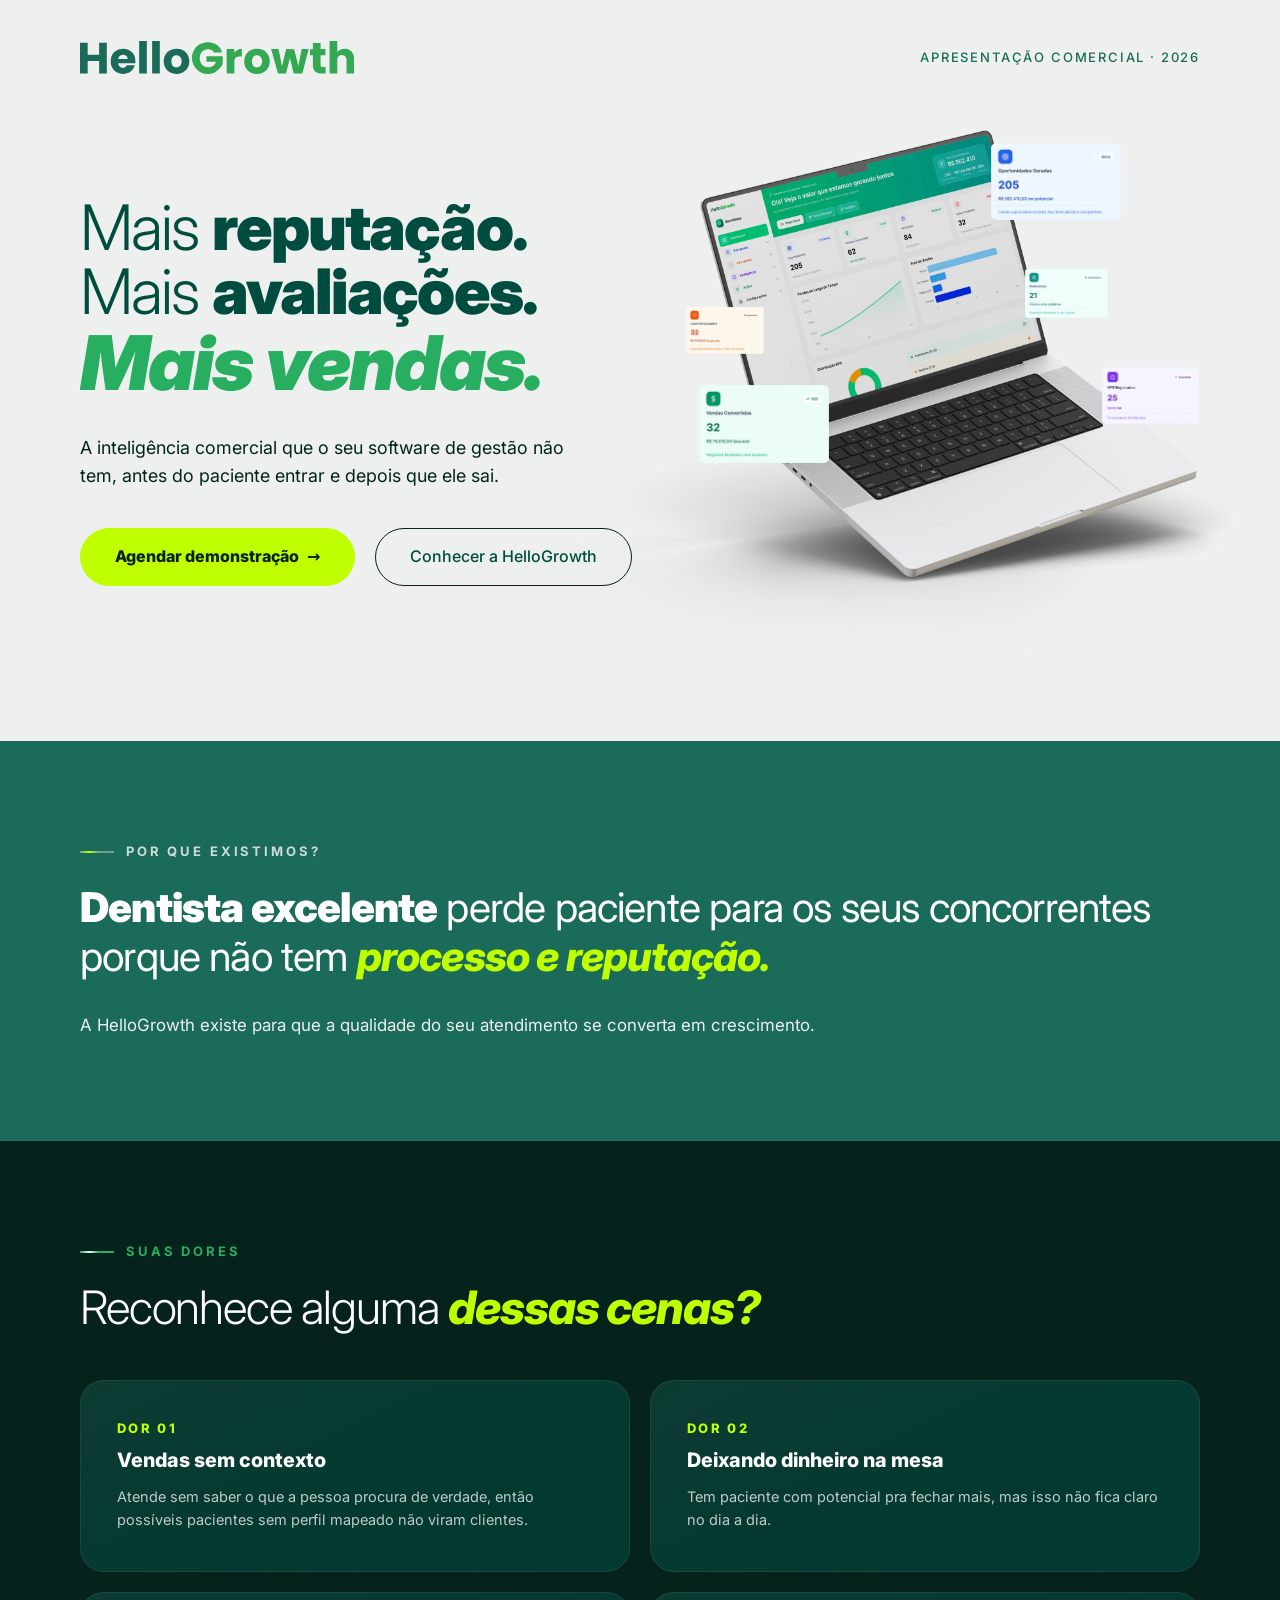
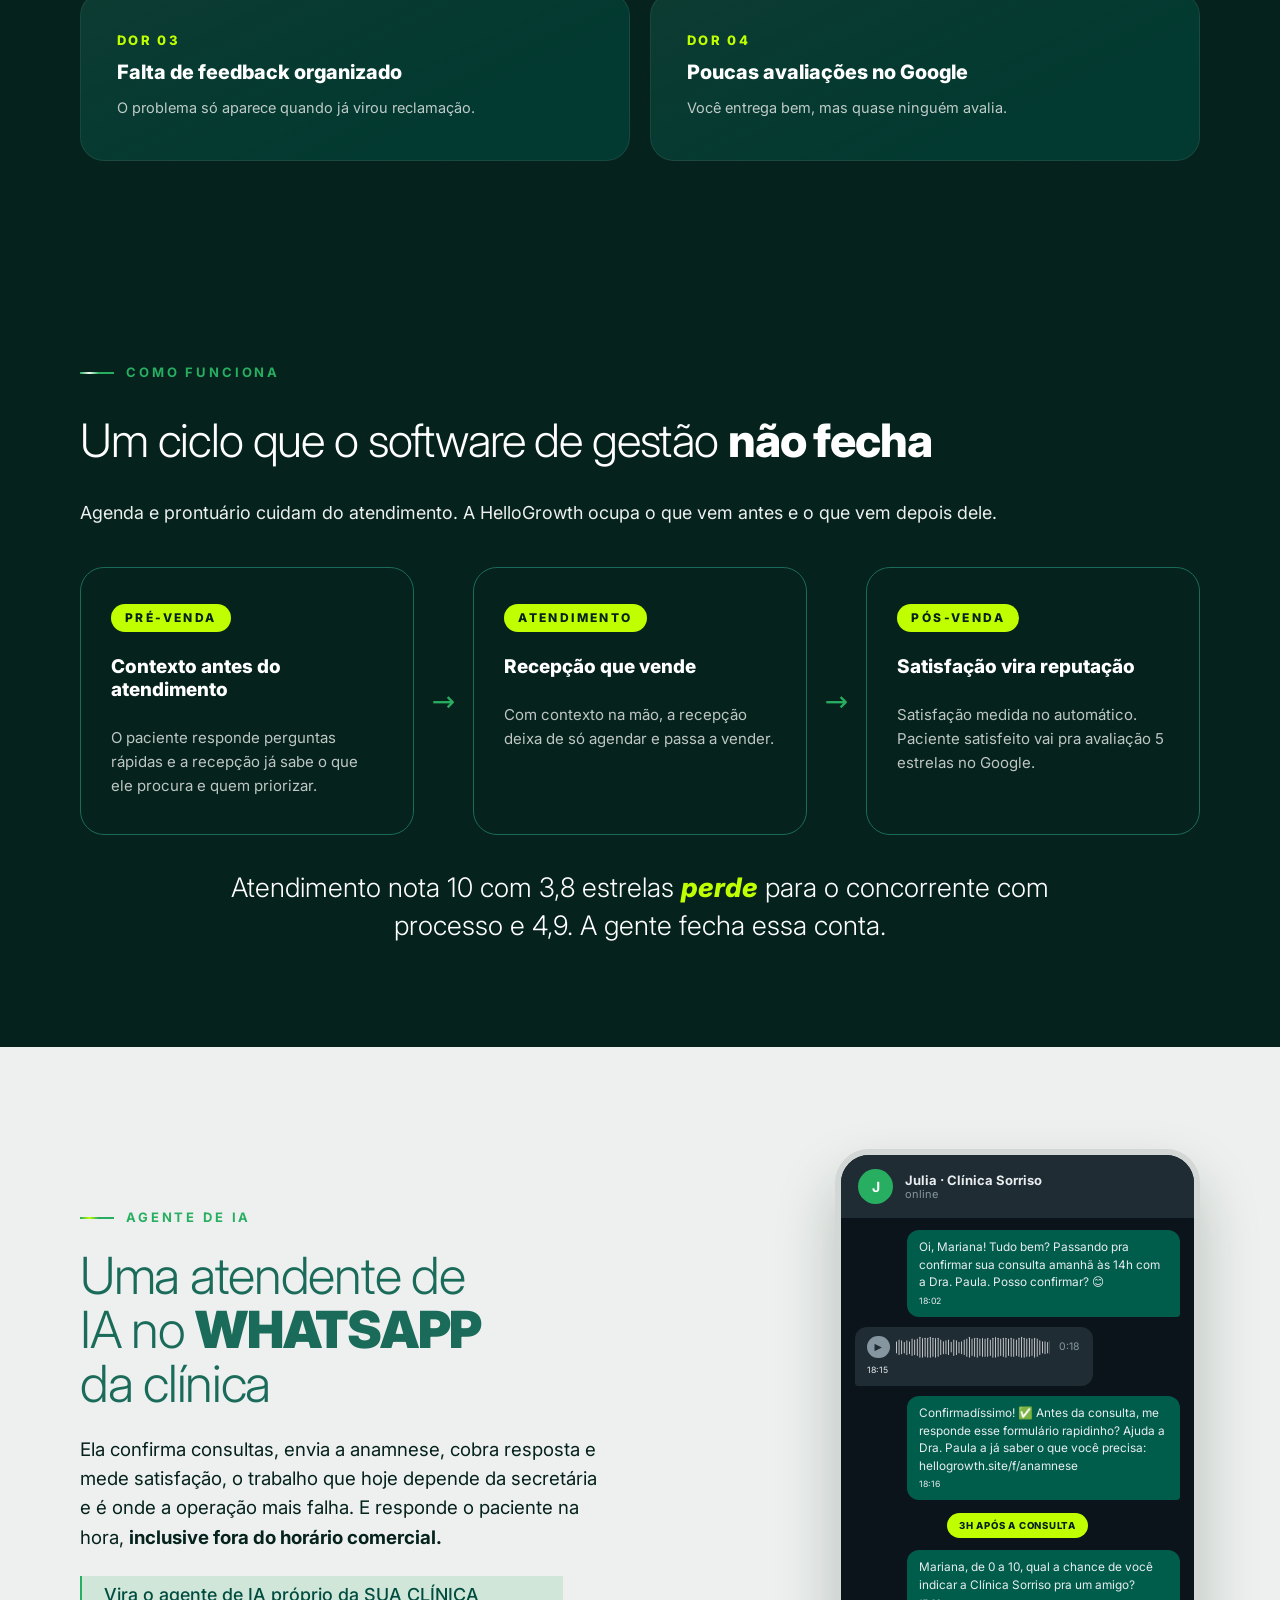
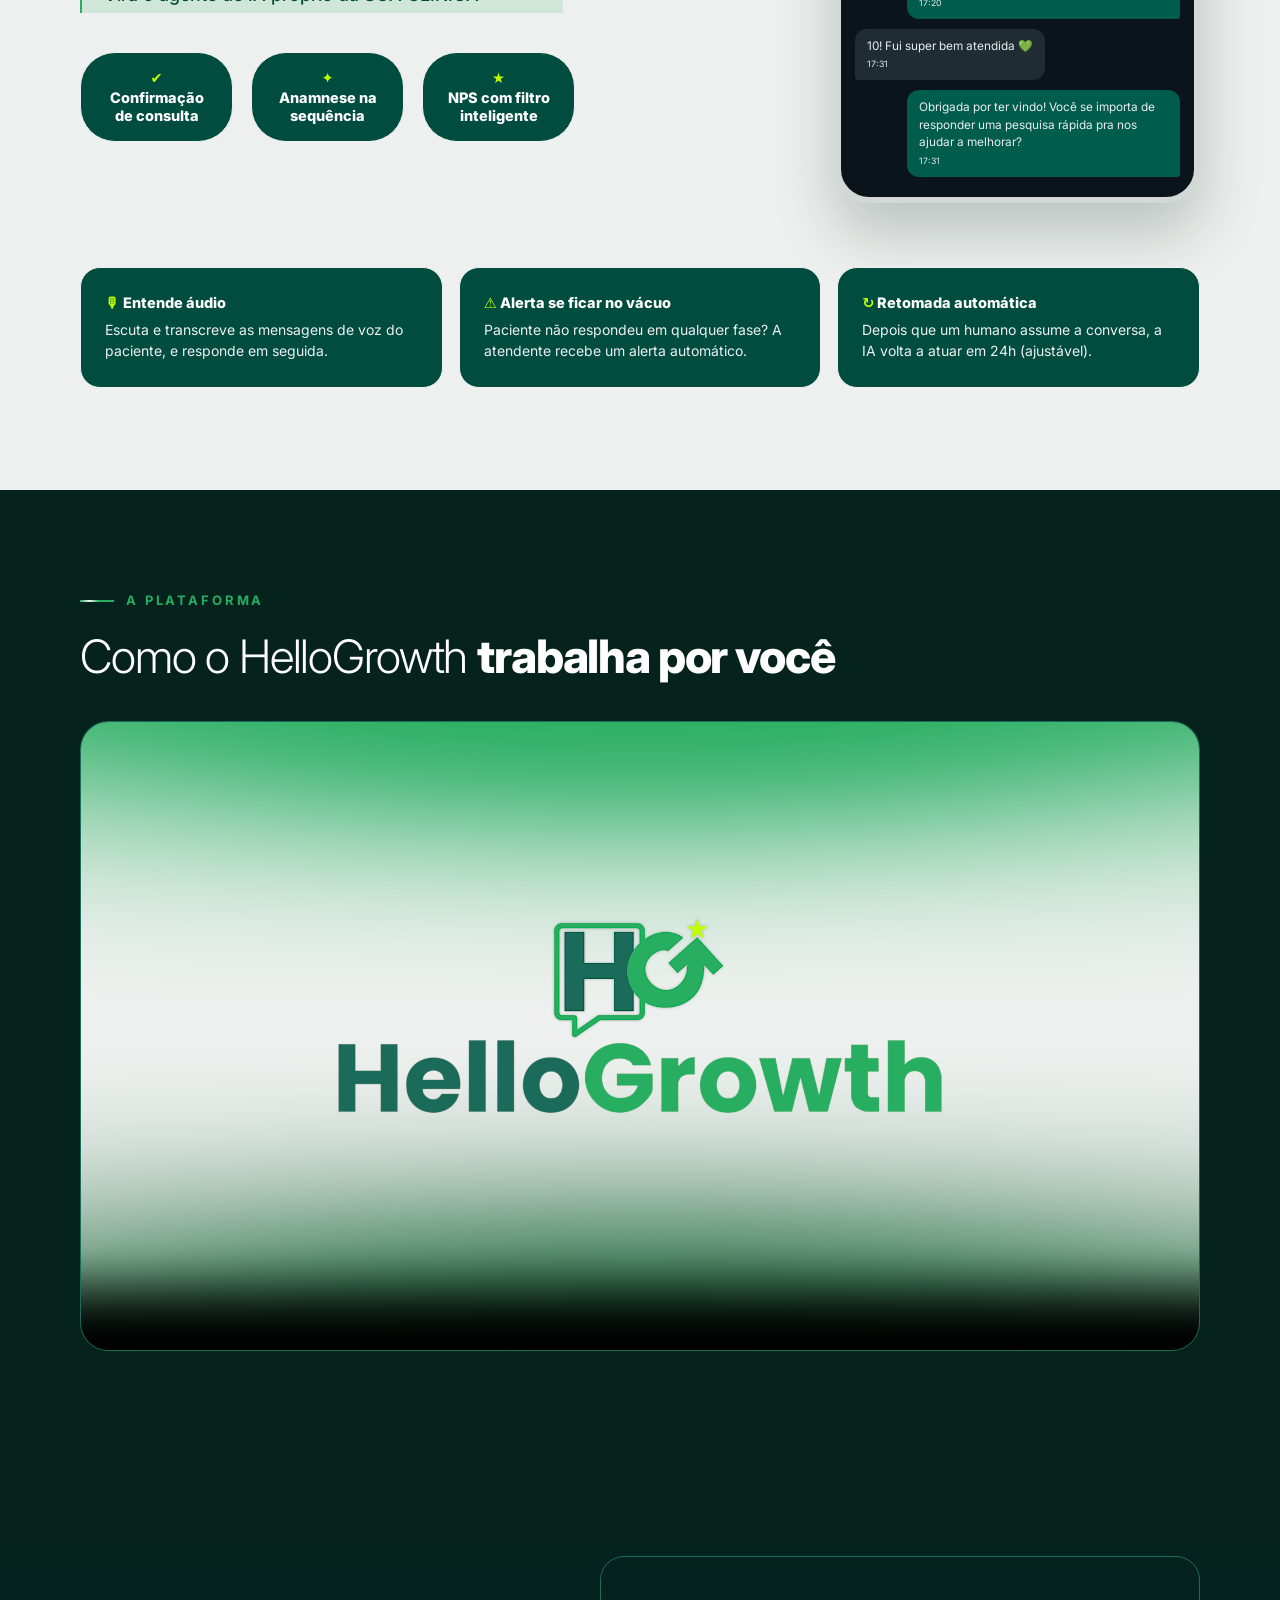
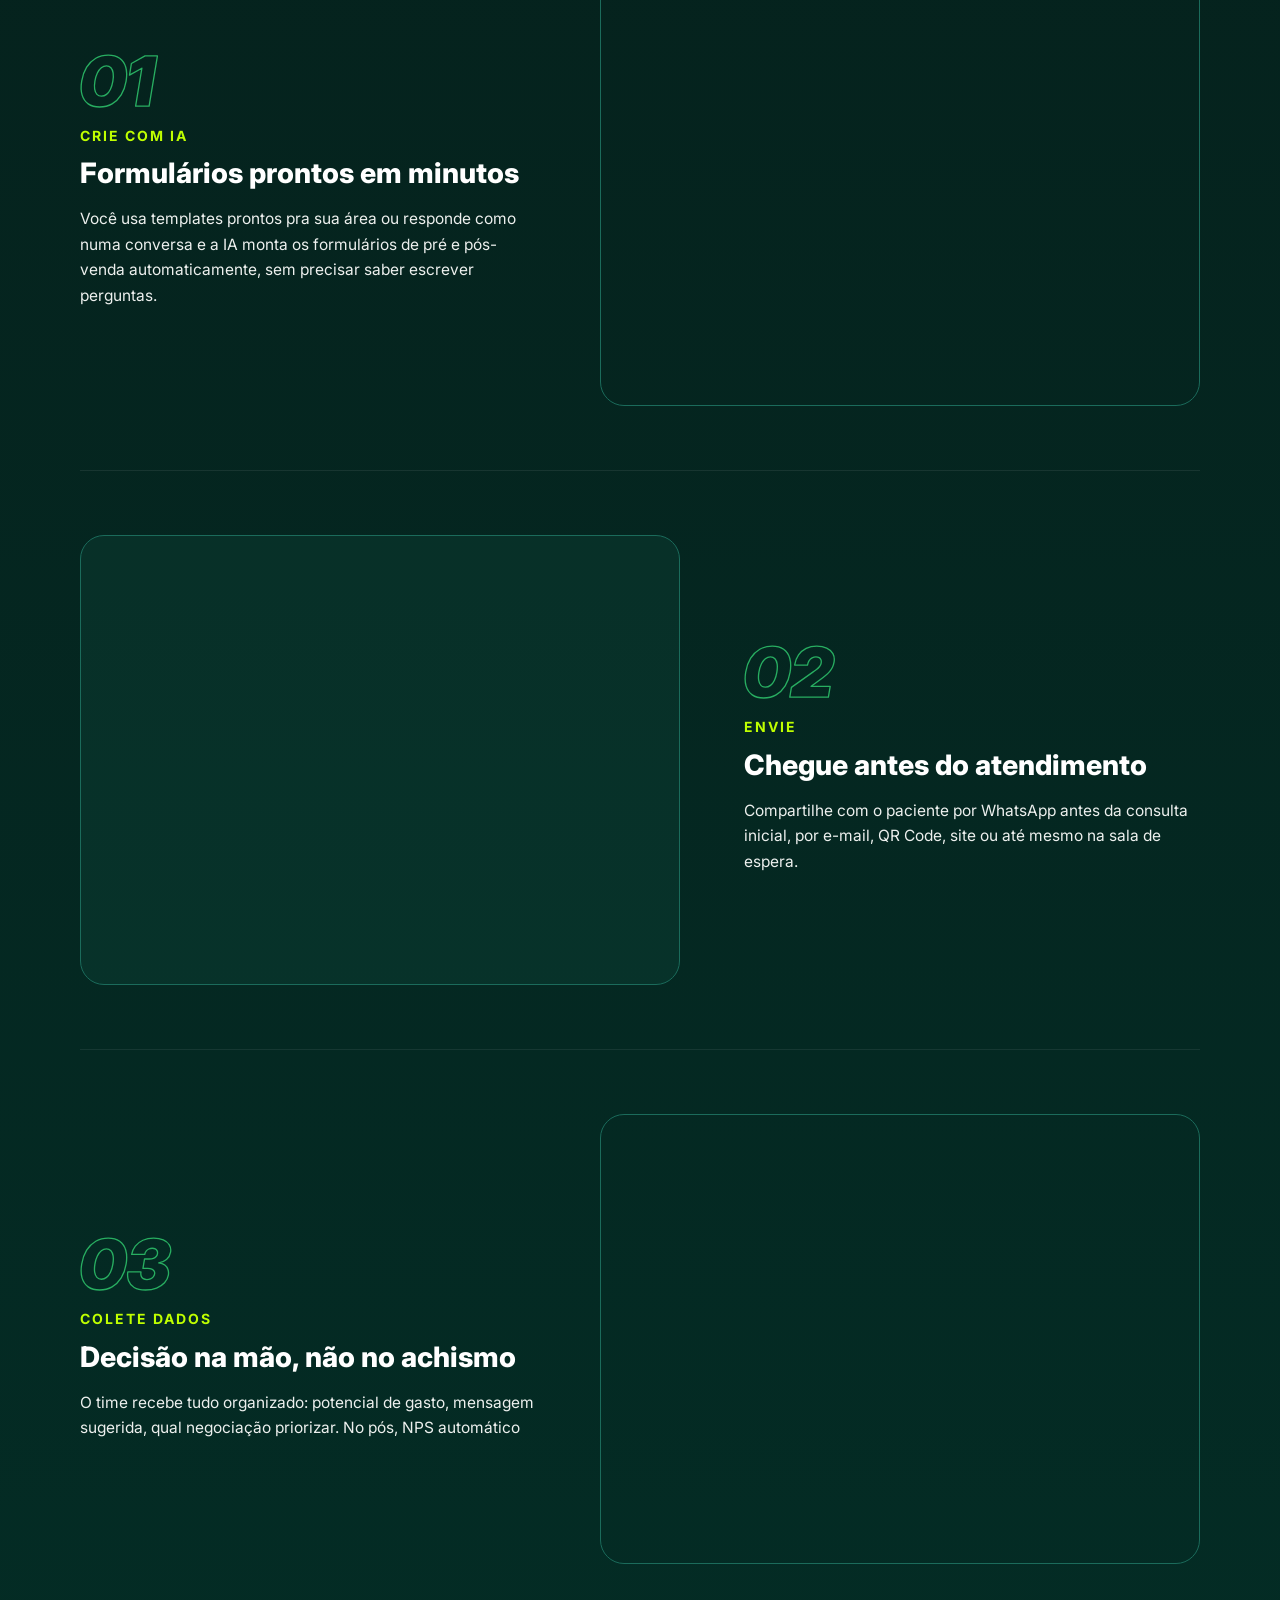
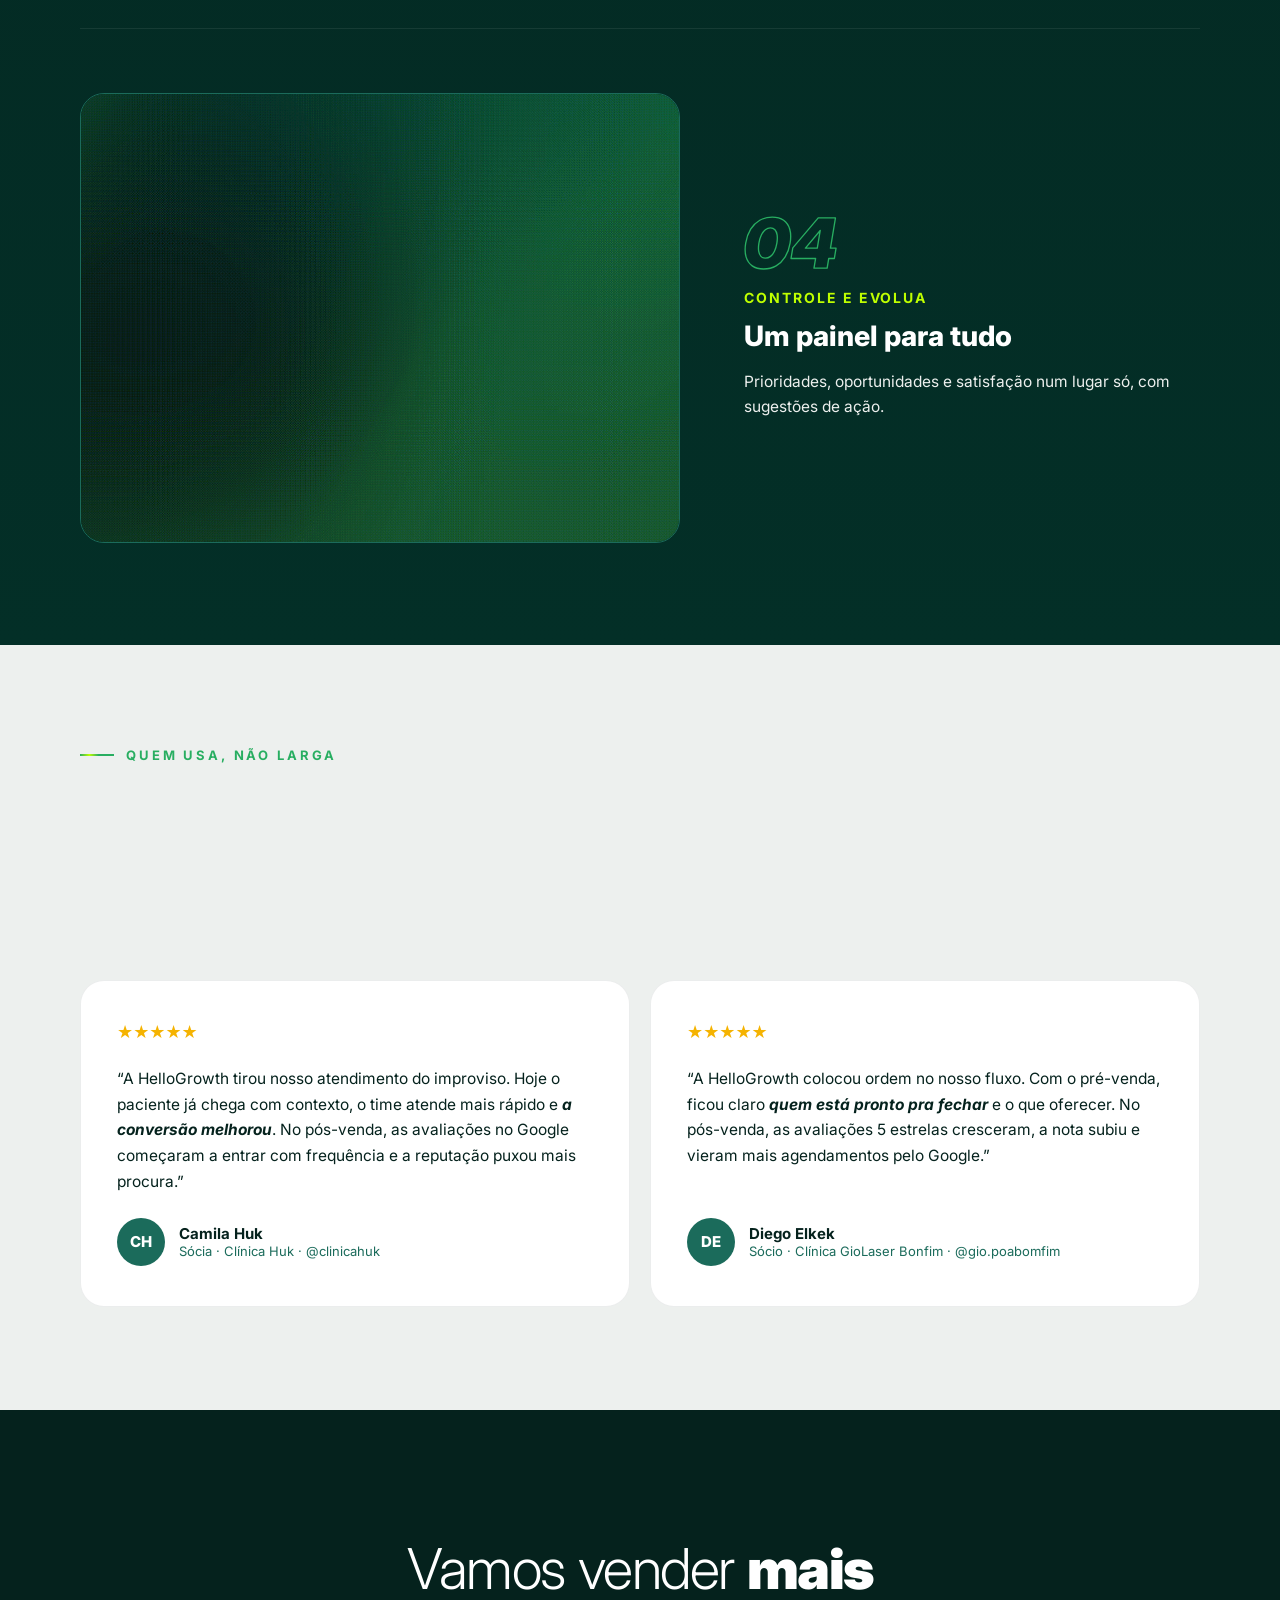
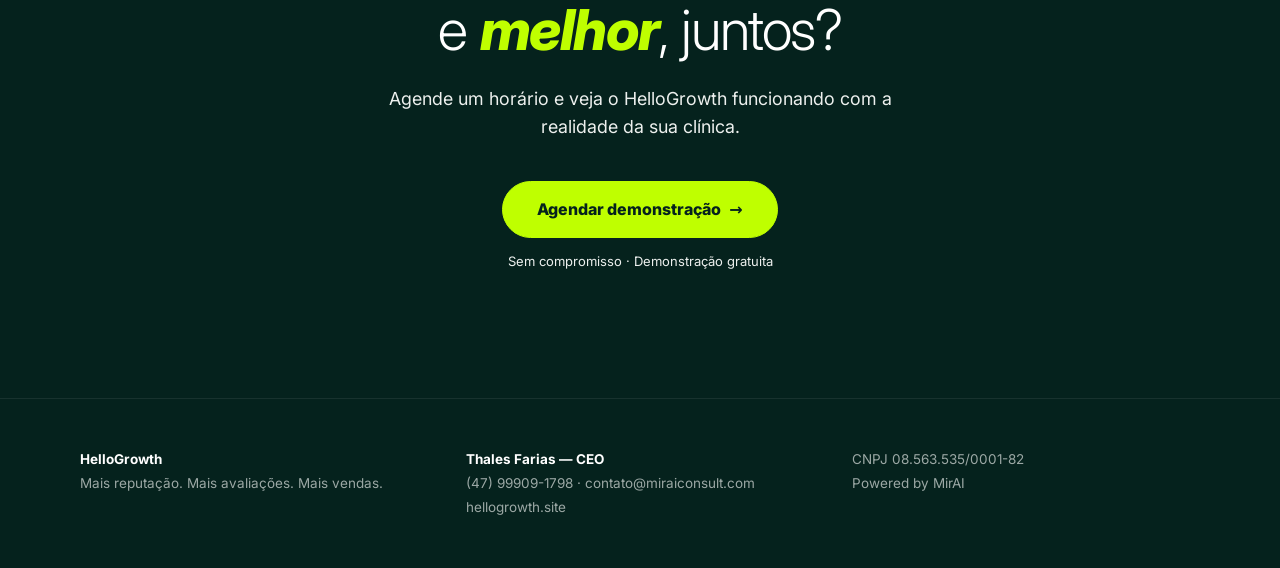
==== apresentacao.html @ 6e12248f "Adiciona apresentacao.html, versão que abre com dois cliques Mesma página do index.html, com CSS, fo" ====
<!DOCTYPE html>
<html lang="pt-BR">
<head>
<meta charset="UTF-8">
<meta name="viewport" content="width=device-width, initial-scale=1">
<title>HelloGrowth — Mais reputação. Mais avaliações. Mais vendas.</title>
<meta name="description" content="A inteligência comercial que o seu software de gestão não tem, antes do paciente entrar e depois que ele sai. Pré-venda, atendimento e pós-venda para clínicas odontológicas.">

<meta property="og:type" content="website">
<meta property="og:locale" content="pt_BR">
<meta property="og:title" content="HelloGrowth — Mais reputação. Mais avaliações. Mais vendas.">
<meta property="og:description" content="A inteligência comercial que o seu software de gestão não tem, antes do paciente entrar e depois que ele sai.">
<meta property="og:url" content="https://hellogrowth.site/">
<meta name="theme-color" content="#05211c">

<link rel="icon" href="[data-uri]" type="image/svg+xml">
<style>
/* =========================================================================
   HelloGrowth — Landing Page
   Valores conferidos contra o Figma (file nvltdAz3asWyuA17yLMpnV, node 3:2).
   Cores, pesos, tamanhos, raios e espaçamentos vêm do arquivo, não de
   amostragem de imagem.
   ========================================================================= */

/* ------------------------------------------------------------ tipografia
   Inter (variável 100–900) auto-hospedada — família usada no design.
   Licença SIL Open Font License 1.1 — ver assets/fonts/OFL.txt
   -------------------------------------------------------------------- */
@font-face {
  font-family: "Inter";
  font-style: normal;
  font-weight: 100 900;
  font-display: swap;
  src: url("[data-uri]") format("woff2");
  unicode-range: U+0000-00FF, U+0131, U+0152-0153, U+02BB-02BC, U+02C6, U+02DA,
                 U+02DC, U+0304, U+0308, U+0329, U+2000-206F, U+20AC, U+2122,
                 U+2191, U+2193, U+2212, U+2215, U+FEFF, U+FFFD;
}

@font-face {
  font-family: "Inter";
  font-style: italic;
  font-weight: 100 900;
  font-display: swap;
  src: url("[data-uri]") format("woff2");
  unicode-range: U+0000-00FF, U+0131, U+0152-0153, U+02BB-02BC, U+02C6, U+02DA,
                 U+02DC, U+0304, U+0308, U+0329, U+2000-206F, U+20AC, U+2122,
                 U+2191, U+2193, U+2212, U+2215, U+FEFF, U+FFFD;
}


/* ---------------------------------------------------------------- tokens */
:root {
  /* Variáveis do Figma (nomes originais em comentário) */
  --ink:      #05221d;   /* fundo escuro / texto sobre claro */
  --teal:     #1b6b5b;   /* "Color 2" — faixa, bordas, papéis */
  --deep:     #004d40;   /* "verde-1" */
  --green:    #34a853;   /* logo "Growth" / "Mais" do hero */
  --green-2:  #28ae61;   /* "verde-3" — eyebrows, destaques */
  --lime:     #bfff00;   /* "lima" — acento principal */
  --paper:    #edf0ee;   /* "claro" */
  --gold:     #f5b301;   /* estrelas */

  /* Mock do WhatsApp */
  --wa-bg:    #0b141a;
  --wa-in:    #1f2c34;
  --wa-out:   #005c4b;
  --wa-text:  #e9edef;
  --wa-muted: #8696a0;

  /* Layout */
  --content: 1120px;
  --gutter: clamp(20px, 5vw, 80px);

  /* Escala tipográfica — máximo = tamanho do design em 1440px */
  --fs-h1:      clamp(2.35rem, 4.9vw,  4.375rem);   /* 70px */
  --fs-h1-big:  clamp(2.75rem, 5.9vw,  5.3125rem);  /* 85px */
  --fs-h2:      clamp(1.95rem, 3.6vw,  3.25rem);    /* 52px */
  --fs-h2-band: clamp(1.75rem, 3.2vw,  2.875rem);   /* 46px */
  --fs-h2-ai:   clamp(2.05rem, 4.0vw,  3.625rem);   /* 58px */
  --fs-h2-cta:  clamp(2.15rem, 4.4vw,  4rem);       /* 64px */
  --fs-h3:      clamp(1.375rem, 2.2vw, 2rem);       /* 32px */
  --fs-num:     clamp(3.25rem, 5.4vw,  4.875rem);   /* 78px */
  --fs-stat:    clamp(4.5rem,  8.2vw,  7.375rem);   /* 118px */
  --fs-quote:   clamp(1.25rem, 2.1vw,  1.875rem);   /* 30px */
  --fs-lead:    clamp(1.0625rem, 1.4vw, 1.25rem);   /* 20px */
  --fs-body:    clamp(0.9688rem, 1.15vw, 1.0313rem);/* 16.5px */
  --fs-sm:      clamp(0.9063rem, 1.05vw, 0.9688rem);/* 15.5px */
  --fs-xs:      0.8125rem;                          /* 13px */
}

/* ---------------------------------------------------------------- reset */
*, *::before, *::after { box-sizing: border-box; }

html { -webkit-text-size-adjust: 100%; scroll-behavior: smooth; }

body {
  margin: 0;
  background: var(--ink);
  color: var(--paper);
  font-family: "Inter", ui-sans-serif, system-ui, -apple-system, "Segoe UI",
               Roboto, "Helvetica Neue", Arial, sans-serif;
  font-size: var(--fs-body);
  line-height: 1.6;
  -webkit-font-smoothing: antialiased;
  -moz-osx-font-smoothing: grayscale;
}

img, picture, video, svg { max-width: 100%; height: auto; display: block; }
h1, h2, h3, p, blockquote, figure { margin: 0; }
ul, ol { margin: 0; padding: 0; list-style: none; }
a { color: inherit; }

:focus-visible { outline: 3px solid var(--lime); outline-offset: 3px; border-radius: 4px; }

.skip-link {
  position: absolute;
  left: -9999px;
  top: 0;
  z-index: 100;
  background: var(--lime);
  color: var(--ink);
  padding: 12px 20px;
  font-weight: 800;
  border-radius: 0 0 10px 0;
}
.skip-link:focus { left: 0; }

/* ---------------------------------------------------------------- layout */
.wrap {
  width: min(var(--content), 100% - (2 * var(--gutter)));
  margin-inline: auto;
}

.sec { padding-block: clamp(64px, 8vw, 110px); }
.sec--flush-top { padding-top: 0; }
.sec--ink   { background: var(--ink); }
.sec--paper { background: var(--paper); color: var(--ink); }

/* --------------------------------------------------- elementos recorrentes */
.eyebrow {
  display: flex;
  align-items: center;
  gap: 12px;
  margin: 0 0 clamp(18px, 2vw, 24px);
  color: var(--green-2);
  font-size: var(--fs-xs);
  font-weight: 700;
  line-height: 1.2;
  letter-spacing: 0.22em;     /* 2.86px / 13px */
  text-transform: uppercase;
}
.eyebrow::before {
  content: "";
  width: 34px;
  height: 2px;
  flex: none;
  /* traço com um ponto de luz correndo do início ao fim, em replay */
  background-color: currentColor;
  background-image: linear-gradient(90deg,
                    transparent 0%, var(--sweep) 50%, transparent 100%);
  background-repeat: no-repeat;
  background-size: 55% 100%;
  /* linear: o ponto atravessa em velocidade constante */
  animation: hg-sweep 2.8s linear infinite;
}
/* Com o gradiente ocupando 55% da barra, ele só fica totalmente fora dela
   antes de -122% e depois de 222%. Parando dentro desse intervalo o feixe
   ficava visível e estacionado no fim, e reaparecia do nada no reinício.
   Nestes limites ele atravessa e some, e a pausa acontece com a barra
   limpa. */
@keyframes hg-sweep {
  0%       { background-position: -125% 0; }
  75%,100% { background-position: 225% 0; }
}

/* o ponto precisa ser mais claro que o traço: branco sobre fundo escuro,
   lima onde o rótulo já está sobre fundo claro */
.eyebrow            { --sweep: rgba(255, 255, 255, 0.95); }
.sec--paper .eyebrow{ --sweep: var(--lime); }

/* na faixa verde o traço já é quase branco, então o feixe é lima — destaca
   sem competir com a cor do próprio traço */
.eyebrow--on-teal          { --sweep: var(--lime); }
.eyebrow--on-teal::before  { background-color: rgba(237, 240, 238, 0.4); }
/* No Figma este eyebrow está #1b6b5b sobre fundo #1b6b5b (invisível).
   Mantido legível de propósito — ver nota no README. */
.eyebrow--on-teal { color: rgba(237, 240, 238, 0.85); }

.h2 {
  font-size: var(--fs-h2);
  font-weight: 300;
  line-height: 1.06;
  letter-spacing: -0.025em;
  color: #fff;
}
.h2 strong { font-weight: 800; }
.h2 em     { font-style: italic; font-weight: 800; }
.h2--dark  { color: var(--deep); }

.lime  { color: var(--lime); }
.green { color: var(--green-2); }

/* no design a distância entre o rótulo e o título muda por seção: 33px em
   "Suas dores" e 47px em "Como funciona" */
#como-funciona .eyebrow { margin-bottom: 35px; }

.sec__lead {
  margin-top: clamp(23px, 2.7vw, 39px);
  /* 1035px é a largura do texto no design; com 76ch ele quebrava numa linha
     a mais e a seção inteira crescia junto */
  max-width: 1035px;
  font-size: var(--fs-lead);
  line-height: 1.55;
  color: var(--paper);
  opacity: 0.85;
}

/* botões */
.btn {
  display: inline-flex;
  align-items: center;
  justify-content: center;
  gap: 8px;
  padding: 18px 34px;
  border-radius: 999px;
  font-size: 1rem;
  line-height: 1.2;
  text-decoration: none;
  white-space: nowrap;
  transition: transform 0.18s ease, background-color 0.18s ease,
              border-color 0.18s ease;
}
.btn:hover { transform: translateY(-2px); }

.btn--lime {
  background: var(--lime);
  color: var(--ink);
  border: 1.5px solid var(--lime);
  font-weight: 800;
}
.btn--lime:hover { background: #cfff3d; border-color: #cfff3d; }

.btn--ghost {
  background: transparent;
  color: var(--deep);
  border: 1.5px solid var(--ink);
  font-weight: 500;
}
.btn--ghost:hover { background: rgba(5, 34, 29, 0.06); }

.btn-row {
  display: flex;
  flex-wrap: wrap;
  gap: 20px;
  margin-top: clamp(28px, 3vw, 40px);
}

/* ================================================================ header */
.site-header { background: var(--paper); padding-top: clamp(28px, 3.2vw, 46px); }

.header-row {
  display: flex;
  align-items: center;
  justify-content: space-between;
  gap: 20px;
  flex-wrap: wrap;
  padding-bottom: clamp(32px, 4.4vw, 64px);
}

.logo { display: block; }
.logo img { width: clamp(210px, 21.4vw, 308px); height: auto; }

.kicker {
  color: var(--teal);
  opacity: 0.8;
  font-size: var(--fs-xs);
  font-weight: 500;
  line-height: 1.2;
  letter-spacing: 0.14em;      /* 1.82px / 13px */
  text-transform: uppercase;
}

/* ================================================================== hero */
.hero {
  background: var(--paper);
  color: var(--ink);
  padding-bottom: clamp(56px, 7vw, 104px);
  overflow: hidden;
}

.hero-grid {
  display: grid;
  grid-template-columns: minmax(0, 1fr);
  gap: clamp(36px, 5vw, 56px);
  align-items: center;
}

.hero-title {
  font-size: var(--fs-h1);
  font-weight: 300;
  line-height: 1.02;
  letter-spacing: -0.03em;
  color: var(--deep);
}
.hero-line { display: block; }
.hero-line strong { font-weight: 900; }
.hero-line--accent {
  font-size: var(--fs-h1-big);
  font-style: italic;
  font-weight: 900;
  color: var(--green);
}
.hero-line--accent em { font-style: italic; font-weight: 900; color: var(--green-2); }

.hero-sub {
  margin-top: clamp(22px, 2.6vw, 34px);
  max-width: 46ch;
  font-size: var(--fs-lead);
  font-weight: 400;
  line-height: 1.55;
  color: var(--ink);
  opacity: 0.85;
}

.hero-media img { width: 100%; }

/* ================================================= faixa institucional */
.band-teal {
  background: var(--teal);
  padding-block: clamp(56px, 8vw, 120px);
}

.band-teal__lead {
  font-size: var(--fs-h2-band);
  font-weight: 400;
  line-height: 1.18;
  letter-spacing: -0.02em;
  color: #fff;
}
.band-teal__lead strong { font-weight: 900; }
.band-teal__lead em { font-style: italic; font-weight: 800; }

.band-teal__note {
  margin-top: 32px;
  max-width: 852px;
  font-size: clamp(1rem, 1.32vw, 1.1875rem);   /* 19px */
  font-weight: 400;
  line-height: 1.6;
  color: var(--paper);
}

/* ============================================================ suas dores */
.pain-grid {
  display: grid;
  grid-template-columns: minmax(0, 1fr);
  gap: 20px;
  margin-top: clamp(32px, 4vw, 48px);
}

@media (min-width: 720px) {
  .pain-grid { grid-template-columns: repeat(2, minmax(0, 1fr)); }
}

.pain-card {
  background-image: linear-gradient(154.59deg,
                    rgba(27, 107, 91, 0.35) 0%,
                    rgba(0, 77, 64, 0.55) 71.43%);
  border: 1px solid rgba(237, 240, 238, 0.08);
  border-radius: 24px;
  padding: 40px 36px;
  display: flex;
  flex-direction: column;
  gap: 12px;
  transition: transform 320ms cubic-bezier(0.22, 0.61, 0.36, 1),
              border-color 320ms ease, box-shadow 320ms ease;
}

.pain-card__tag {
  transition: color 320ms ease;
  color: var(--lime);
  font-size: var(--fs-xs);
  font-weight: 800;
  line-height: 1.2;
  letter-spacing: 0.18em;     /* 2.34px / 13px */
  text-transform: uppercase;
}

.pain-card__title {
  font-size: clamp(1.125rem, 1.55vw, 1.375rem);  /* 22px */
  font-weight: 800;
  line-height: 1.2;
  color: #fff;
}

.pain-card__text {
  font-size: var(--fs-sm);
  font-weight: 400;
  line-height: 1.6;
  color: var(--paper);
  opacity: 0.8;
}

/* ========================================================= como funciona */
.stage-flow {
  display: grid;
  grid-template-columns: minmax(0, 1fr);
  gap: 18px;
  margin-top: clamp(36px, 4vw, 40px);
}

.stage {
  background: rgba(5, 34, 29, 0.6);
  border: 1.5px solid var(--teal);
  border-radius: 24px;
  padding: 36px 30px;
  display: flex;
  flex-direction: column;
  gap: 24px;
}

.stage__tag {
  align-self: flex-start;
  background: var(--lime);
  color: var(--ink);
  padding: 7px 14px;
  border-radius: 999px;
  font-size: 0.75rem;         /* 12px */
  font-weight: 800;
  line-height: 1.2;
  letter-spacing: 0.2em;      /* 2.4px / 12px */
  text-transform: uppercase;
}

.stage__title {
  font-size: clamp(1.125rem, 1.48vw, 1.3125rem);  /* 21px */
  font-weight: 800;
  line-height: 1.2;
  color: #fff;
}

.stage__text {
  font-size: 0.9375rem;       /* 15px */
  font-weight: 400;
  line-height: 1.6;
  color: var(--paper);
  opacity: 0.8;
}

.stage-arrow {
  display: none;
  align-self: center;
  color: var(--green-2);
  font-size: 1.75rem;
}

@media (min-width: 900px) {
  .stage-flow {
    grid-template-columns: 1fr auto 1fr auto 1fr;
    align-items: stretch;
    gap: 18px;
  }
  .stage-arrow { display: block; }
}

.pullquote {
  margin: clamp(26px, 2.7vw, 38px) auto 0;
  /* no design a frase ocupa 897px e fecha em duas linhas; com 32ch ela ia
     para três e empurrava o resto da seção */
  max-width: 900px;
  text-align: center;
  font-size: var(--fs-quote);
  font-weight: 300;
  line-height: 1.4;
  color: #fff;
}
.pullquote em { font-style: italic; font-weight: 800; }

/* ============================================================ agente IA */
.ai-grid {
  display: grid;
  grid-template-columns: minmax(0, 1fr);
  gap: clamp(40px, 5vw, 64px);
  align-items: center;
}

.h2--ai {
  font-size: var(--fs-h2-ai);
  font-weight: 300;
  line-height: 1.05;
  letter-spacing: -0.025em;
  color: var(--teal);
}
/* WHATSAPP muda só de peso — a cor é a mesma do resto da linha */
.h2--ai strong { font-weight: 900; }
/* spans em bloco no lugar de <br>: mantém as quebras do design sem colar
   as palavras na leitura por tecnologia assistiva */
.h2--ai > span { display: block; }

.ai-text {
  margin-top: 24px;
  max-width: 519px;
  font-size: clamp(1rem, 1.46vw, 1.3125rem);   /* 21px */
  font-weight: 400;
  line-height: 1.57;
  color: var(--ink);
}
.ai-text strong { font-weight: 700; }

.ai-flag {
  margin-top: 24px;
  max-width: 483px;
  padding: 8px 20px 8px 22px;
  background: rgba(40, 174, 97, 0.15);
  border-left: 2px solid var(--green-2);
  font-size: var(--fs-lead);
  font-weight: 500;
  line-height: 1.2;
  color: var(--deep);
}
.ai-flag strong { font-weight: 800; }

/* trilha de pílulas */
.pill-flow {
  display: flex;
  flex-wrap: wrap;
  align-items: stretch;
  gap: 18px;
  margin-top: clamp(28px, 3vw, 40px);
}

.pill {
  /* largura fixa como no design: as pílulas não esticam para preencher
     a coluna, só encolhem quando a tela aperta */
  flex: 0 1 153px;
  position: relative;
  display: flex;
  flex-direction: column;
  justify-content: center;
  text-align: center;
  background: var(--deep);
  border: 1px solid var(--paper);
  border-radius: 35px;
  color: #fff;
  padding: 16px 18px;
  font-size: var(--fs-sm);
  font-weight: 800;
  line-height: 1.25;
}
.pill__icon { display: block; color: var(--lime); margin-bottom: 2px; }

/* Percurso luminoso: acende a 1ª pílula, depois o traço, a 2ª, o traço, a 3ª,
   e recomeça. Todos partilham o mesmo ciclo de 5s e se diferenciam só pelo
   atraso — é o que mantém a sequência sempre em ordem. */
@keyframes hg-pill-glow {
  0%   { transform: scale(1);
         box-shadow: 0 0 0 0 rgba(191, 255, 0, 0);   border-color: var(--paper); }
  7%   { transform: scale(1.07);
         box-shadow: 0 0 0 6px rgba(191, 255, 0, 0.22),
                     0 0 32px 4px rgba(191, 255, 0, 0.65);
         border-color: var(--lime); }
  22%  { transform: scale(1);
         box-shadow: 0 0 0 0 rgba(191, 255, 0, 0);   border-color: var(--paper); }
  100% { transform: scale(1);
         box-shadow: 0 0 0 0 rgba(191, 255, 0, 0);   border-color: var(--paper); }
}

/* O atraso inicial deixa a animação de entrada terminar antes: as duas mexem
   em `transform`, e sem isso o brilho atropelaria a entrada da pílula. */
.pill.is-in              { animation: hg-pill-glow 4s ease-in-out 1.4s infinite; }
.pill.is-in:nth-child(2) { animation-delay: 2.3s; }
.pill.is-in:nth-child(3) { animation-delay: 3.2s; }

/* O traço de ligação entre as pílulas saiu do design: ele ficava por cima da
   pílula quando ela crescia no brilho. A sequência agora é contada só pelo
   brilho percorrendo as três. */

/* mock do WhatsApp */
.phone {
  justify-self: center;
  width: min(365px, 100%);
  background: var(--wa-bg);
  border: 6px solid #d3d8d6;
  border-radius: 34px;
  overflow: hidden;
  box-shadow: 0 30px 60px rgba(5, 34, 29, 0.22);
}

.phone__bar {
  display: flex;
  align-items: center;
  gap: 12px;
  background: var(--wa-in);
  padding: 14px 17px;
}
.phone__avatar {
  width: 35px; height: 35px;
  flex: none;
  display: grid;
  place-items: center;
  border-radius: 50%;
  background: var(--green-2);
  color: #fff;
  font-weight: 700;
  font-size: 0.875rem;
}
.phone__who { display: flex; flex-direction: column; line-height: 1.2; }
.phone__name   { color: var(--wa-text); font-weight: 700; font-size: 0.8125rem; }
.phone__status { color: var(--wa-muted); font-size: 0.6875rem; }

.phone__chat {
  display: flex;
  flex-direction: column;
  gap: 10px;
  padding: 12px 14px 20px;
}

.msg {
  max-width: 84%;
  padding: 9px 12px;
  font-size: 0.7375rem;       /* 11.73px */
  line-height: 1.48;
  color: var(--wa-text);
}
.msg time {
  display: block;
  margin-top: 3px;
  font-size: 0.5438rem;       /* 8.69px */
  color: var(--wa-text);
}
/* canto "rabicho" achatado, como no design */
.msg--out {
  align-self: flex-end;
  background: var(--wa-out);
  border-radius: 12px 12px 3.5px 12px;
}
.msg--in {
  align-self: flex-start;
  background: var(--wa-in);
  border-radius: 12px 12px 12px 3.5px;
}

.msg--audio { width: 238px; max-width: 100%; }
.audio { display: flex; align-items: center; }
.audio__play {
  width: 22.6px; height: 22.6px;
  flex: none;
  display: grid;
  place-items: center;
  border-radius: 50%;
  background: var(--wa-muted);
  color: var(--wa-in);
  font-size: 0.6rem;
}
/* onda desenhada com as 60 barras do design. Antes era um gradiente repetido
   com flex:1 — como a bolha se dimensiona pelo conteúdo, a base 0% fazia a
   onda colapsar para largura zero e só sobrava o play. */
.audio__wave {
  flex: 0 1 154.69px;
  height: 22.6px;
  margin-left: 6.1px;
}
.audio__len {
  flex: none;
  margin-left: 8.7px;
  font-size: 0.652rem;
  color: var(--wa-muted);
}
.msg--audio time { margin-top: 6px; }

.chat-divider { text-align: center; margin: 2px 0; }
.chat-divider span {
  display: inline-block;
  background: var(--lime);
  color: var(--ink);
  padding: 5px 12px;
  border-radius: 999px;
  font-size: 0.6rem;
  font-weight: 800;
  letter-spacing: 0.08em;
  text-transform: uppercase;
}

/* cards de recurso */
.feat-grid {
  display: grid;
  grid-template-columns: minmax(0, 1fr);
  gap: 16px;
  margin-top: clamp(40px, 5vw, 64px);
}

@media (min-width: 760px) {
  .feat-grid { grid-template-columns: repeat(3, minmax(0, 1fr)); }
}

.feat {
  background: var(--deep);
  border: 1px solid var(--paper);
  border-radius: 20px;
  padding: 26px 24px;
  display: flex;
  flex-direction: column;
  gap: 8px;
}
.feat__title {
  font-size: var(--fs-sm);
  font-weight: 800;
  line-height: 1.2;
  color: #fff;
}
.feat__title span { color: var(--lime); }
.feat__text {
  font-size: 0.875rem;        /* 14px */
  font-weight: 400;
  line-height: 1.5;
  color: var(--paper);
}

@media (min-width: 960px) {
  /* largura explícita na 2ª coluna: `auto` faria o mock do chat reivindicar
     seu max-content e esmagar a coluna de texto */
  .ai-grid { grid-template-columns: minmax(0, 1fr) 365px; }
}

/* ================================================================ mídia */
/* As caixas mantêm as proporções das do design (16:9 e 4:3), que são também
   as dos arquivos entregues — daí object-fit: cover não cortar nada. */
.platform-video,
.step-loop {
  display: block;
  width: 100%;
  height: auto;
  object-fit: cover;
  border: 1.5px solid var(--teal);
}

.platform-video {
  margin-top: clamp(32px, 4vw, 40px);
  aspect-ratio: 16 / 9;
  background: #000;
  border-radius: 28px;
}

.step-loop {
  aspect-ratio: 4 / 3;
  background: rgba(27, 107, 91, 0.16);
  border-radius: 24px;
}

/* Só aparece se o navegador não souber tocar nenhuma das fontes; nesse caso o
   <video> não ocupa espaço e o texto precisa do seu próprio respiro. */
.video-alt {
  padding: 24px;
  text-align: center;
  line-height: 1.5;
  color: var(--green-2);
}

/* ============================================================== passos */
.steps {
  background: linear-gradient(180deg, var(--ink) 0%, #032f27 100%);
}

/* o espaçamento entre os passos vive aqui, não em .steps: o único filho de
   .steps é o .wrap, então um gap lá fora não separaria nada */
.steps .wrap {
  display: grid;
  gap: clamp(40px, 5vw, 72px);
}

.step {
  display: grid;
  grid-template-columns: minmax(0, 1fr);
  gap: clamp(28px, 4vw, 64px);
  align-items: center;
}

/* No design o número é vazado, só com contorno. Não dá para usar
   -webkit-text-stroke: o glifo "4" da Inter tem contornos sobrepostos e o
   navegador contorna cada um separadamente, deixando as arestas internas à
   mostra. O contorno vem pronto como SVG (sobreposição já removida), que é o
   que o Figma renderiza. */
.step__num {
  font-size: var(--fs-num);   /* define o em de referência do SVG */
  line-height: 1;
  color: var(--green-2);
}
.step__num-art {
  display: block;
  width: var(--w);            /* em, vem do style inline de cada número */
  height: auto;
  overflow: visible;
}

.step__tag {
  margin-top: 20px;
  color: var(--lime);
  font-size: 0.875rem;        /* 14px */
  font-weight: 700;
  line-height: 1.2;
  letter-spacing: 0.14em;     /* 1.96px / 14px */
  text-transform: uppercase;
}

.step__title {
  margin-top: 14px;
  font-size: var(--fs-h3);
  font-weight: 800;
  line-height: 1.12;
  color: #fff;
}

.step__text {
  margin-top: 16px;
  font-weight: 400;
  line-height: 1.65;
  color: var(--paper);
  opacity: 0.82;
}

.step-rule {
  height: 1px;
  border: 0;
  margin: 0;
  background: rgba(237, 240, 238, 0.08);
}

@media (min-width: 900px) {
  /* proporção do design: texto 456 · vão 64 · mídia 600 */
  .step { grid-template-columns: 456fr 600fr; gap: 64px; }
  /* nos passos invertidos as colunas também trocam de lugar. Sem isto, só o
     conteúdo trocava de lado e a mídia caía na coluna estreita — era por isso
     que as caixas dos passos 02 e 04 ficavam menores que as dos 01 e 03. */
  .step--reverse { grid-template-columns: 600fr 456fr; }
  .step--reverse .step__copy { order: 2; }
}

/* ========================================================= prova social */
.proof-head {
  display: grid;
  grid-template-columns: minmax(0, 1fr);
  gap: clamp(24px, 3vw, 40px);
  align-items: center;
  margin-top: clamp(24px, 3vw, 40px);
}

/* Sobre fundo claro o lima some (contraste ~1,3:1). O verde vivo é o mesmo
   tratamento que o design dá ao destaque claro do hero ("Mais vendas."). */
.proof-stat__num {
  font-size: var(--fs-stat);
  font-weight: 900;
  font-style: italic;
  line-height: 1;
  letter-spacing: -0.04em;
  color: var(--green);
}
.proof-stat__label {
  margin-top: 8px;
  font-size: var(--fs-lead);
  font-weight: 500;
  line-height: 1.4;
  color: var(--ink);
  opacity: 0.8;
}

.proof-badge {
  background: #fff;
  border: 1.5px solid rgba(27, 107, 91, 0.3);
  border-radius: 18px;
  padding: 20px 24px;
  font-size: 0.9063rem;       /* 14.5px */
  font-weight: 400;
  line-height: 1.55;
  color: var(--ink);
}
.proof-badge strong { color: var(--deep); font-weight: 800; }

@media (min-width: 900px) {
  .proof-head { grid-template-columns: 1fr auto; }
  .proof-badge { width: 330px; }
}

.quote-grid {
  display: grid;
  grid-template-columns: minmax(0, 1fr);
  gap: 20px;
  margin-top: clamp(36px, 4vw, 40px);
}

@media (min-width: 760px) {
  .quote-grid { grid-template-columns: repeat(2, minmax(0, 1fr)); }
}

/* os cards eram claros sobre fundo escuro; com a seção clara passam a ser
   brancos, com uma borda leve para se destacarem do fundo */
.quote {
  background: #fff;
  color: var(--ink);
  border: 1px solid rgba(5, 34, 29, 0.08);
  border-radius: 24px;
  padding: 40px 36px;
  display: flex;
  flex-direction: column;
  gap: 24px;
}

.quote__stars { color: var(--gold); font-size: 1.125rem; line-height: 1.2; }

.quote__text {
  margin: 0;
  font-size: var(--fs-body);
  font-weight: 400;
  line-height: 1.65;
}
.quote__text em { font-style: italic; font-weight: 700; }

.quote__who {
  display: flex;
  align-items: center;
  gap: 14px;
  margin-top: auto;
}
.quote__avatar {
  width: 48px; height: 48px;
  flex: none;
  display: grid;
  place-items: center;
  border-radius: 50%;
  background: var(--teal);
  color: #fff;
  font-size: 0.9375rem;
  font-weight: 800;
}
.quote__name { display: block; font-size: 0.9375rem; font-weight: 700; line-height: 1.2; }
.quote__role { display: block; font-size: var(--fs-xs); font-weight: 400; line-height: 1.2; color: var(--teal); margin-top: 1px; }

/* ============================================================ CTA final */
.cta-final { background: var(--ink); padding-block: clamp(72px, 10vw, 150px); }
.cta-final__inner { text-align: center; }

.cta-final__title {
  max-width: 598px;
  margin-inline: auto;
  font-size: var(--fs-h2-cta);
  font-weight: 300;
  line-height: 1.1;
  letter-spacing: -0.025em;
  color: #fff;
}
.cta-final__title strong { font-weight: 900; }
.cta-final__title em { font-style: italic; font-weight: 800; }
.cta-final__title > span { display: block; }

.cta-final__sub {
  margin: 24px auto 0;
  max-width: 520px;
  font-size: var(--fs-lead);
  font-weight: 400;
  line-height: 1.55;
  color: var(--paper);
  opacity: 0.85;
}

.cta-final .btn { margin-top: 40px; }

.cta-final__micro {
  margin-top: 16px;
  font-size: var(--fs-xs);
  line-height: 1.2;
  color: var(--paper);
  opacity: 0.5;
}

/* ============================================================== rodapé */
.site-footer {
  background: var(--ink);
  border-top: 1px solid rgba(237, 240, 238, 0.08);
  padding-block: 48px;
}

.footer-grid {
  display: grid;
  grid-template-columns: repeat(auto-fit, minmax(min(100%, 240px), 1fr));
  gap: clamp(24px, 3vw, 40px);
  font-size: 0.8438rem;       /* 13.5px */
  line-height: 1.8;
}

.footer-brand { font-weight: 700; color: #fff; }
.footer-line { font-weight: 400; color: var(--paper); opacity: 0.65; }
.footer-line a { text-decoration: none; }
.footer-line a:hover { color: var(--lime); text-decoration: underline; }

/* ============================================================== extras */
@media (min-width: 960px) {
  /* 560px: no design os dois CTAs somam 550px numa linha só */
  .hero-grid {
    grid-template-columns: minmax(0, 560px) minmax(0, 1fr);
    gap: 24px;
  }
  /* No design o notebook ocupa x 521→1400 num canvas de 1440: entra por cima
     da coluna de texto à esquerda e quase encosta na borda direita.
     Os valores abaixo reproduzem isso e acompanham a largura da viewport
     (.hero tem overflow:hidden). */
  .hero-media {
    margin-left: clamp(-223px, -15vw, -80px);
    /* A imagem sangra 120px além do container, como no design (x=1400 num
       canvas de 1440), mas nunca chega a menos de 40px da borda da tela.
       O `min` é o que segura os dois lados: sem ele a imagem ou é cortada
       em telas médias, ou infla sem limite em telas muito largas. */
    margin-right: calc(-1 * min(120px, max(var(--gutter), 50vw - 560px) - 40px));
    /* a área transparente da imagem passa por cima dos CTAs; sem isto ela
       roubaria o clique do botão "Conhecer a HelloGrowth" */
    pointer-events: none;
  }
  .hero-media img { width: 100%; }
}

/* ============================================================== animação
   O estado inicial escondido depende da classe .js no <html>, adicionada
   por script. Sem JS — ou se o script falhar — nada fica invisível.
   -------------------------------------------------------------------- */
.reveal {
  transition: opacity 620ms cubic-bezier(0.22, 0.61, 0.36, 1),
              transform 620ms cubic-bezier(0.22, 0.61, 0.36, 1);
}
.js .reveal        { opacity: 0; transform: translateY(18px); }
.js .reveal.is-in  { opacity: 1; transform: none; }

/* a imagem do hero cresce até o lugar em vez de deslizar: um translate
   empurraria parte dela para fora do overflow:hidden do .hero e ela apareceria
   cortada durante a entrada */
.js .reveal--media       { opacity: 0; transform: scale(0.965); }
.js .reveal--media.is-in { opacity: 1; transform: none; }

/* as réguas entre os passos são traçadas da esquerda para a direita */
.reveal--line            { transition: transform 700ms cubic-bezier(0.22, 0.61, 0.36, 1); }
.js .reveal--line        { transform: scaleX(0); transform-origin: left center; }
.js .reveal--line.is-in  { transform: scaleX(1); }

/* Cards das dores entram cada um pelo seu lado do grid, e a etiqueta
   acompanha o lado do próprio card.

   As regras de repouso (.is-in) repetem os mesmos seletores das de partida.
   Sem isso a de partida vence por especificidade e o elemento nunca volta ao
   lugar — foi o que deixou "DOR 01" e "DOR 03" deslocadas para a esquerda. */
@media (min-width: 720px) {
  .js .reveal--side:nth-child(odd)  { transform: translateX(-30px) scale(0.985); }
  .js .reveal--side:nth-child(even) { transform: translateX(30px) scale(0.985); }
  .js .reveal--side:nth-child(odd).is-in,
  .js .reveal--side:nth-child(even).is-in { transform: none; }

  .js .pain-card:nth-child(odd)  .reveal--tag { transform: translateX(-26px); }
  .js .pain-card:nth-child(even) .reveal--tag { transform: translateX(26px); }
  .js .pain-card:nth-child(odd)  .reveal--tag.is-in,
  .js .pain-card:nth-child(even) .reveal--tag.is-in { transform: none; }
}

/* etiquetas e selos surgem crescendo, com um leve exagero no fim */
.reveal--pop            { transition-timing-function: cubic-bezier(0.34, 1.56, 0.64, 1); }
.js .reveal--pop        { transform: scale(0.72); }
.js .reveal--pop.is-in  { transform: none; }

/* as setas da esteira deslizam no sentido do fluxo */
.js .reveal--slide       { transform: translateX(-16px); }
.js .reveal--slide.is-in { transform: none; }

/* e seguem cutucando de leve para a direita, reforçando a direção */
@keyframes hg-nudge {
  0%, 62%, 100% { transform: translateX(0); }
  76%           { transform: translateX(6px); }
}
.stage-arrow.is-in { animation: hg-nudge 2.8s ease-in-out 700ms infinite; }

/* cada mensagem do chat surge do seu próprio lado, como numa conversa */
.js .msg.reveal            { transform: translate(0, 10px) scale(0.96); }
.js .msg--out.reveal       { transform: translate(16px, 8px) scale(0.96); }
.js .msg--in.reveal        { transform: translate(-16px, 8px) scale(0.96); }
.js .msg--out.reveal.is-in,
.js .msg--in.reveal.is-in  { transform: none; }
.js .chat-divider.reveal   { transform: scale(0.9); }
.js .chat-divider.reveal.is-in { transform: none; }

/* o número da prova social é contado por script; tabular-nums evita que a
   largura dance a cada dígito */
.proof-stat__num { font-variant-numeric: tabular-nums; }

/* O notebook fica parado. Só os cards do dashboard flutuam, cada um com
   duração, atraso e amplitude próprios — é a diferença entre eles que dá a
   sensação de vento, e não o movimento em si. A amplitude é percentual, então
   acompanha a escala da imagem em telas menores. */
/* três paradas em vez de duas: o card descreve um arco em vez de subir e
   descer em linha reta, o que lê muito mais como flutuar */
@keyframes hg-drift {
  0%, 100% { transform: translate(0, 0) rotate(0deg); }
  35%      { transform: translate(var(--ampx, 0%), calc(-1 * var(--amp, 16%)))
                        rotate(var(--rot, 0deg)); }
  70%      { transform: translate(calc(-1 * var(--ampx, 0%)), calc(-0.4 * var(--amp, 16%)))
                        rotate(calc(-0.6 * var(--rot, 0deg))); }
}

.hero-stage { position: relative; }
.hero-stage__base { width: 100%; }

.hero-card {
  position: absolute;
  left: var(--x);
  top: var(--y);
  width: var(--w);
}
/* cada card vem recortado da própria camada do Figma, já com a sombra */
.hero-card img {
  width: 100%;
  animation: hg-drift var(--dur, 6s) ease-in-out var(--delay, 0s) infinite;
}

/* micro-interações de hover, só onde existe cursor de verdade */
.pain-card, .stage, .feat, .quote, .step-loop, .platform-video, .proof-badge {
  transition: transform 300ms ease, border-color 300ms ease;
}
.btn span { display: inline-block; transition: transform 250ms ease; }

@media (hover: hover) and (pointer: fine) {
  .pain-card:hover {
    transform: translateY(-10px) scale(1.025);
    border-color: rgba(191, 255, 0, 0.55);
    box-shadow: 0 18px 40px -12px rgba(0, 0, 0, 0.55),
                0 0 0 1px rgba(191, 255, 0, 0.12);
  }
  .pain-card:hover .pain-card__tag { color: #fff; }
  .stage:hover      { transform: translateY(-4px); border-color: var(--green-2); }
  .feat:hover       { transform: translateY(-3px); }
  .quote:hover      { transform: translateY(-4px); border-color: rgba(5, 34, 29, 0.16); }
  .step-loop:hover,
  .platform-video:hover { border-color: var(--green-2); }
  .proof-badge:hover{ transform: translateY(-3px); }
  .btn:hover span   { transform: translateX(4px); }
}

@media (prefers-reduced-motion: reduce) {
  *, *::before, *::after {
    animation-duration: 0.01ms !important;
    animation-iteration-count: 1 !important;
    transition-duration: 0.01ms !important;
    scroll-behavior: auto !important;
  }
  /* nada entra em cena: tudo já nasce visível e no lugar */
  .js .reveal,
  .js .reveal--media,
  .js .reveal--line,
  .js .msg.reveal,
  .js .chat-divider.reveal {
    opacity: 1 !important;
    transform: none !important;
  }
  .hero-card img { animation: none !important; }
  /* sem o sweep o ponto de luz congelaria no meio do traço */
  .eyebrow::before { background-image: none !important; }
  .btn:hover,
  .pain-card:hover, .stage:hover, .feat:hover,
  .quote:hover, .proof-badge:hover { transform: none; }
}
</style>

<script>
  /* Só esconde o que vai ser animado se houver JS. O timeout é a rede de
     segurança: se o script de animação não rodar, tudo volta à vista. */
  document.documentElement.classList.add('js');
  setTimeout(function () {
    if (!window.__hgAnim) document.documentElement.classList.remove('js');
  }, 2500);
</script>
</head>
<body>

<a class="skip-link" href="#conteudo">Pular para o conteúdo</a>

<!-- ============================ TOPO / HERO ============================ -->
<header class="site-header">
  <div class="wrap header-row">
    <span class="logo">
      <img src="[data-uri]" width="308" height="37" alt="HelloGrowth">
    </span>
    <p class="kicker">Apresentação comercial · 2026</p>
  </div>
</header>

<main id="conteudo">

  <section class="hero">
    <div class="wrap hero-grid">
      <div class="hero-copy">
        <h1 class="hero-title">
          <span class="hero-line">Mais <strong>reputação.</strong></span>
          <span class="hero-line">Mais <strong>avaliações.</strong></span>
          <span class="hero-line hero-line--accent"><em>Mais vendas.</em></span>
        </h1>
        <p class="hero-sub">A inteligência comercial que o seu software de gestão não tem, antes do paciente entrar e depois que ele sai.</p>
        <div class="btn-row">
          <!-- TODO: trocar por link real de agendamento (Calendly / WhatsApp) -->
          <a class="btn btn--lime" href="#agendar">Agendar demonstração <span aria-hidden="true">→</span></a>
          <a class="btn btn--ghost" href="#plataforma">Conhecer a HelloGrowth</a>
        </div>
      </div>

      <div class="hero-media">
        <!-- notebook parado; os cards flutuam por cima, cada um no seu ritmo -->
        <div class="hero-stage">
          <img class="hero-stage__base" src="[data-uri]"
                 width="2400" height="1630" fetchpriority="high"
                 alt="Notebook exibindo o dashboard da HelloGrowth, com cards de oportunidades geradas, vendas convertidas e NPS registrados.">

          <span class="hero-card" style="--x:67.57%;--y:2.37%;--w:17.0%">
            <img src="[data-uri]" alt="" aria-hidden="true"
                 style="--dur:8.2s;--delay:0s;--amp:16%;--ampx:1.4%;--rot:0.5deg">
          </span>
          <span class="hero-card" style="--x:72.05%;--y:26.57%;--w:10.79%">
            <img src="[data-uri]" alt="" aria-hidden="true"
                 style="--dur:4.8s;--delay:-2.1s;--amp:26%;--ampx:-2.6%;--rot:-1.2deg">
          </span>
          <span class="hero-card" style="--x:27.82%;--y:34.0%;--w:10.16%">
            <img src="[data-uri]" alt="" aria-hidden="true"
                 style="--dur:6.9s;--delay:-4.3s;--amp:24%;--ampx:2.2%;--rot:1deg">
          </span>
          <span class="hero-card" style="--x:82.02%;--y:45.33%;--w:12.65%">
            <img src="[data-uri]" alt="" aria-hidden="true"
                 style="--dur:5.6s;--delay:-1.2s;--amp:22%;--ampx:-1.8%;--rot:-0.7deg">
          </span>
          <span class="hero-card" style="--x:29.5%;--y:48.95%;--w:17.0%">
            <img src="[data-uri]" alt="" aria-hidden="true"
                 style="--dur:7.5s;--delay:-3.1s;--amp:15%;--ampx:1.2%;--rot:0.6deg">
          </span>
        </div>
      </div>
    </div>
  </section>

  <!-- ============================ POR QUE EXISTIMOS ============================ -->
  <section class="band-teal">
    <div class="wrap">
      <p class="eyebrow eyebrow--on-teal">Por que existimos?</p>
      <h2 class="band-teal__lead">
        <strong>Dentista excelente</strong> perde paciente para os seus concorrentes porque não tem <em class="lime">processo e reputação.</em>
      </h2>
      <p class="band-teal__note">A HelloGrowth existe para que a qualidade do seu atendimento se converta em crescimento.</p>
    </div>
  </section>

  <!-- ============================ SUAS DORES ============================ -->
  <section class="sec sec--ink" id="dores">
    <div class="wrap">
      <p class="eyebrow">Suas dores</p>
      <h2 class="h2">Reconhece alguma <em class="lime">dessas cenas?</em></h2>

      <ul class="pain-grid">
        <li class="pain-card">
          <p class="pain-card__tag">Dor 01</p>
          <h3 class="pain-card__title">Vendas sem contexto</h3>
          <p class="pain-card__text">Atende sem saber o que a pessoa procura de verdade, então possíveis pacientes sem perfil mapeado não viram clientes.</p>
        </li>
        <li class="pain-card">
          <p class="pain-card__tag">Dor 02</p>
          <h3 class="pain-card__title">Deixando dinheiro na mesa</h3>
          <p class="pain-card__text">Tem paciente com potencial pra fechar mais, mas isso não fica claro no dia a dia.</p>
        </li>
        <li class="pain-card">
          <p class="pain-card__tag">Dor 03</p>
          <h3 class="pain-card__title">Falta de feedback organizado</h3>
          <p class="pain-card__text">O problema só aparece quando já virou reclamação.</p>
        </li>
        <li class="pain-card">
          <p class="pain-card__tag">Dor 04</p>
          <h3 class="pain-card__title">Poucas avaliações no Google</h3>
          <p class="pain-card__text">Você entrega bem, mas quase ninguém avalia.</p>
        </li>
      </ul>
    </div>
  </section>

  <!-- ============================ COMO FUNCIONA ============================ -->
  <section class="sec sec--ink" id="como-funciona">
    <div class="wrap">
      <p class="eyebrow">Como funciona</p>
      <h2 class="h2">Um ciclo que o software de gestão <strong>não fecha</strong></h2>
      <p class="sec__lead">Agenda e prontuário cuidam do atendimento. A HelloGrowth ocupa o que vem antes e o que vem depois dele.</p>

      <ol class="stage-flow">
        <li class="stage">
          <p class="stage__tag">Pré-venda</p>
          <h3 class="stage__title">Contexto antes do atendimento</h3>
          <p class="stage__text">O paciente responde perguntas rápidas e a recepção já sabe o que ele procura e quem priorizar.</p>
        </li>
        <li class="stage-arrow" aria-hidden="true">→</li>
        <li class="stage">
          <p class="stage__tag">Atendimento</p>
          <h3 class="stage__title">Recepção que vende</h3>
          <p class="stage__text">Com contexto na mão, a recepção deixa de só agendar e passa a vender.</p>
        </li>
        <li class="stage-arrow" aria-hidden="true">→</li>
        <li class="stage">
          <p class="stage__tag">Pós-venda</p>
          <h3 class="stage__title">Satisfação vira reputação</h3>
          <p class="stage__text">Satisfação medida no automático. Paciente satisfeito vai pra avaliação 5 estrelas no Google.</p>
        </li>
      </ol>

      <p class="pullquote">Atendimento nota 10 com 3,8 estrelas <em class="lime">perde</em> para o concorrente com processo e 4,9. A gente fecha essa conta.</p>
    </div>
  </section>

  <!-- ============================ AGENTE DE IA ============================ -->
  <section class="sec sec--paper" id="agente-ia">
    <div class="wrap ai-grid">
      <div class="ai-copy">
        <p class="eyebrow">Agente de IA</p>
        <h2 class="h2 h2--ai">
          <span>Uma atendente de</span>
          <span>IA no <strong>WHATSAPP</strong></span>
          <span>da clínica</span>
        </h2>
        <p class="ai-text">Ela confirma consultas, envia a anamnese, cobra resposta e mede satisfação, o trabalho que hoje depende da secretária e é onde a operação mais falha. E responde o paciente na hora, <strong>inclusive fora do horário comercial.</strong></p>
        <p class="ai-flag">Vira o agente de IA próprio da SUA CLÍNICA</p>

        <ul class="pill-flow">
          <li class="pill"><span class="pill__icon" aria-hidden="true">✔</span>Confirmação<br>de consulta</li>
          <li class="pill"><span class="pill__icon" aria-hidden="true">✦</span>Anamnese na<br>sequência</li>
          <li class="pill"><span class="pill__icon" aria-hidden="true">★</span>NPS com filtro<br>inteligente</li>
        </ul>
      </div>

      <!-- Mock de conversa do WhatsApp, reconstruído em HTML/CSS -->
      <div class="phone" role="img" aria-label="Simulação de conversa no WhatsApp entre a atendente de IA Julia, da Clínica Sorriso, e a paciente Mariana: confirmação de consulta, envio da anamnese e pesquisa de NPS após o atendimento.">
        <div class="phone__bar">
          <span class="phone__avatar" aria-hidden="true">J</span>
          <span class="phone__who">
            <span class="phone__name">Julia · Clínica Sorriso</span>
            <span class="phone__status">online</span>
          </span>
        </div>
        <div class="phone__chat">
          <div class="msg msg--out">
            <p>Oi, Mariana! Tudo bem? Passando pra confirmar sua consulta amanhã às 14h com a Dra. Paula. Posso confirmar? 😊</p>
            <time>18:02</time>
          </div>

          <div class="msg msg--in msg--audio">
            <span class="audio">
              <span class="audio__play" aria-hidden="true">▶</span>
              <svg class="audio__wave" aria-hidden="true" viewBox="0 0 154.69 22.595" preserveAspectRatio="none" fill="#d9d9d9"><rect x="0.00" y="5.21" width="0.869" height="12.17" rx="0.434"/><rect x="2.61" y="3.48" width="0.869" height="15.64" rx="0.434"/><rect x="5.21" y="4.35" width="0.869" height="13.90" rx="0.434"/><rect x="7.82" y="6.08" width="0.869" height="11.30" rx="0.434"/><rect x="10.43" y="4.35" width="0.869" height="14.77" rx="0.434"/><rect x="13.03" y="5.21" width="0.869" height="13.04" rx="0.434"/><rect x="15.64" y="2.61" width="0.869" height="17.38" rx="0.434"/><rect x="18.25" y="3.48" width="0.869" height="15.64" rx="0.434"/><rect x="20.86" y="2.61" width="0.869" height="17.38" rx="0.434"/><rect x="23.46" y="0.87" width="0.869" height="20.86" rx="0.434"/><rect x="26.07" y="1.74" width="0.869" height="19.99" rx="0.434"/><rect x="28.68" y="1.74" width="0.869" height="19.12" rx="0.434"/><rect x="31.28" y="1.74" width="0.869" height="19.99" rx="0.434"/><rect x="33.89" y="0.87" width="0.869" height="20.86" rx="0.434"/><rect x="36.50" y="1.74" width="0.869" height="19.12" rx="0.434"/><rect x="39.11" y="1.74" width="0.869" height="19.99" rx="0.434"/><rect x="41.71" y="1.74" width="0.869" height="19.12" rx="0.434"/><rect x="44.32" y="3.48" width="0.869" height="15.64" rx="0.434"/><rect x="46.93" y="5.21" width="0.869" height="13.04" rx="0.434"/><rect x="49.53" y="4.35" width="0.869" height="13.90" rx="0.434"/><rect x="52.14" y="3.48" width="0.869" height="15.64" rx="0.434"/><rect x="54.75" y="6.08" width="0.869" height="10.43" rx="0.434"/><rect x="57.36" y="3.48" width="0.869" height="16.51" rx="0.434"/><rect x="59.96" y="4.35" width="0.869" height="14.77" rx="0.434"/><rect x="62.57" y="6.08" width="0.869" height="11.30" rx="0.434"/><rect x="65.18" y="5.21" width="0.869" height="13.04" rx="0.434"/><rect x="67.78" y="3.48" width="0.869" height="15.64" rx="0.434"/><rect x="70.39" y="2.61" width="0.869" height="18.25" rx="0.434"/><rect x="73.00" y="0.87" width="0.869" height="20.86" rx="0.434"/><rect x="75.61" y="2.61" width="0.869" height="17.38" rx="0.434"/><rect x="78.21" y="1.74" width="0.869" height="19.12" rx="0.434"/><rect x="80.82" y="1.74" width="0.869" height="19.99" rx="0.434"/><rect x="83.43" y="2.61" width="0.869" height="17.38" rx="0.434"/><rect x="86.03" y="1.74" width="0.869" height="19.12" rx="0.434"/><rect x="88.64" y="2.61" width="0.869" height="18.25" rx="0.434"/><rect x="91.25" y="1.74" width="0.869" height="19.12" rx="0.434"/><rect x="93.86" y="3.48" width="0.869" height="16.51" rx="0.434"/><rect x="96.46" y="1.74" width="0.869" height="19.99" rx="0.434"/><rect x="99.07" y="0.87" width="0.869" height="20.86" rx="0.434"/><rect x="101.68" y="1.74" width="0.869" height="19.12" rx="0.434"/><rect x="104.28" y="2.61" width="0.869" height="17.38" rx="0.434"/><rect x="106.89" y="1.74" width="0.869" height="19.12" rx="0.434"/><rect x="109.50" y="1.74" width="0.869" height="19.99" rx="0.434"/><rect x="112.11" y="2.61" width="0.869" height="17.38" rx="0.434"/><rect x="114.71" y="1.74" width="0.869" height="19.12" rx="0.434"/><rect x="117.32" y="2.61" width="0.869" height="18.25" rx="0.434"/><rect x="119.93" y="3.48" width="0.869" height="16.51" rx="0.434"/><rect x="122.53" y="1.74" width="0.869" height="19.12" rx="0.434"/><rect x="125.14" y="0.87" width="0.869" height="20.86" rx="0.434"/><rect x="127.75" y="1.74" width="0.869" height="19.99" rx="0.434"/><rect x="130.36" y="2.61" width="0.869" height="18.25" rx="0.434"/><rect x="132.96" y="1.74" width="0.869" height="19.12" rx="0.434"/><rect x="135.57" y="2.61" width="0.869" height="17.38" rx="0.434"/><rect x="138.18" y="1.74" width="0.869" height="19.99" rx="0.434"/><rect x="140.78" y="2.61" width="0.869" height="18.25" rx="0.434"/><rect x="143.39" y="4.35" width="0.869" height="14.77" rx="0.434"/><rect x="146.00" y="5.21" width="0.869" height="12.17" rx="0.434"/><rect x="148.61" y="5.21" width="0.869" height="13.04" rx="0.434"/><rect x="151.21" y="6.08" width="0.869" height="11.30" rx="0.434"/><rect x="153.82" y="4.35" width="0.869" height="13.90" rx="0.434"/></svg>
              <span class="audio__len">0:18</span>
            </span>
            <time>18:15</time>
          </div>

          <div class="msg msg--out">
            <p>Confirmadíssimo! ✅ Antes da consulta, me responde esse formulário rapidinho? Ajuda a Dra. Paula a já saber o que você precisa: hellogrowth.site/f/anamnese</p>
            <time>18:16</time>
          </div>

          <p class="chat-divider"><span>3h após a consulta</span></p>

          <div class="msg msg--out">
            <p>Mariana, de 0 a 10, qual a chance de você indicar a Clínica Sorriso pra um amigo?</p>
            <time>17:20</time>
          </div>

          <div class="msg msg--in">
            <p>10! Fui super bem atendida 💚</p>
            <time>17:31</time>
          </div>

          <div class="msg msg--out">
            <p>Obrigada por ter vindo! Você se importa de responder uma pesquisa rápida pra nos ajudar a melhorar?</p>
            <time>17:31</time>
          </div>
        </div>
      </div>
    </div>

    <div class="wrap">
      <ul class="feat-grid">
        <li class="feat">
          <h3 class="feat__title"><span aria-hidden="true">🎙</span> Entende áudio</h3>
          <p class="feat__text">Escuta e transcreve as mensagens de voz do paciente, e responde em seguida.</p>
        </li>
        <li class="feat">
          <h3 class="feat__title"><span aria-hidden="true">⚠</span> Alerta se ficar no vácuo</h3>
          <p class="feat__text">Paciente não respondeu em qualquer fase? A atendente recebe um alerta automático.</p>
        </li>
        <li class="feat">
          <h3 class="feat__title"><span aria-hidden="true">↻</span> Retomada automática</h3>
          <p class="feat__text">Depois que um humano assume a conversa, a IA volta a atuar em 24h (ajustável).</p>
        </li>
      </ul>
    </div>
  </section>

  <!-- ============================ A PLATAFORMA ============================ -->
  <section class="sec sec--ink" id="plataforma">
    <div class="wrap">
      <p class="eyebrow">A plataforma</p>
      <h2 class="h2">Como o HelloGrowth <strong>trabalha por você</strong></h2>

      <!-- Motion Hello Growth (V10). O .mov entregue já vinha em H.264, então
           aqui só trocou o invólucro para .mp4 — nenhum pixel foi recodificado. -->
      <video class="platform-video" controls playsinline preload="none"
             poster="assets/video/capa-motion.png">
        <source src="assets/video/motion-hellogrowth.mp4" type="video/mp4">
        <p class="video-alt">Seu navegador não reproduz este vídeo.
          <a href="assets/video/motion-hellogrowth.mp4">Baixar o Motion institucional</a>.</p>
      </video>
    </div>
  </section>

  <!-- ============================ PASSOS 01–04 ============================ -->
  <section class="sec steps" id="passos">
    <div class="wrap">

      <article class="step">
        <div class="step__copy">
          <p class="step__num"><svg class="step__num-art" role="img" aria-label="Passo 1" viewBox="0.99 -58.91 88.65 61.08" style="--w:1.1366em"><path d="M23.12 0.91Q15.27 0.91 10.25 -2.63Q5.22 -6.17 3.31 -12.72Q1.41 -19.27 2.89 -28.34Q4.42 -37.44 8.49 -44.01Q12.57 -50.58 18.78 -54.12Q24.98 -57.66 32.83 -57.66Q40.71 -57.66 45.72 -54.12Q50.73 -50.58 52.63 -44.01Q54.54 -37.44 53.02 -28.34Q51.53 -19.27 47.46 -12.70Q43.38 -6.13 37.19 -2.61Q31.00 0.91 23.12 0.91ZM88.40 -56.75 78.99 0.00H63.76L70.84 -42.85H70.76L56.86 -35.12L59.03 -48.22L74.38 -56.75ZM25.14 -11.27Q28.30 -11.27 30.91 -13.33Q33.52 -15.39 35.36 -19.21Q37.21 -23.04 38.09 -28.34Q38.96 -33.67 38.37 -37.50Q37.78 -41.32 35.88 -43.40Q33.97 -45.47 30.81 -45.47Q27.69 -45.47 25.06 -43.40Q22.43 -41.32 20.57 -37.50Q18.70 -33.67 17.82 -28.34Q16.95 -23.04 17.54 -19.21Q18.13 -15.39 20.07 -13.33Q22.01 -11.27 25.14 -11.27Z" fill="none" stroke="currentColor" stroke-width="1.5" stroke-linejoin="round"/></svg></p>
          <p class="step__tag">Crie com IA</p>
          <h3 class="step__title">Formulários prontos em minutos</h3>
          <p class="step__text">Você usa templates prontos pra sua área ou responde como numa conversa e a IA monta os formulários de pré e pós-venda automaticamente, sem precisar saber escrever perguntas.</p>
        </div>
        <video class="step-loop" loop muted playsinline preload="none"
               poster="assets/video/poster1.webp"
               aria-label="Demonstração: a IA montando os formulários de pré e pós-venda.">
          <source src="assets/video/passo1.webm" type="video/webm">
          <source src="assets/video/passo1.mp4" type="video/mp4">
        </video>
      </article>

      <hr class="step-rule">

      <article class="step step--reverse">
        <div class="step__copy">
          <p class="step__num"><svg class="step__num-art" role="img" aria-label="Passo 2" viewBox="0.99 -58.91 103.18 61.08" style="--w:1.3228em"><path d="M23.12 0.91Q15.27 0.91 10.25 -2.63Q5.22 -6.17 3.31 -12.72Q1.41 -19.27 2.89 -28.34Q4.42 -37.44 8.49 -44.01Q12.57 -50.58 18.78 -54.12Q24.98 -57.66 32.83 -57.66Q40.71 -57.66 45.72 -54.12Q50.73 -50.58 52.63 -44.01Q54.54 -37.44 53.02 -28.34Q51.53 -19.27 47.46 -12.70Q43.38 -6.13 37.19 -2.61Q31.00 0.91 23.12 0.91ZM52.67 0.00 54.50 -11.04 78.69 -28.26Q80.40 -29.48 82.44 -30.96Q84.47 -32.45 86.09 -34.32Q87.71 -36.18 88.09 -38.54Q88.44 -40.68 87.81 -42.24Q87.18 -43.80 85.73 -44.64Q84.28 -45.47 82.15 -45.47Q79.87 -45.47 77.87 -44.41Q75.87 -43.34 74.50 -41.29Q73.12 -39.23 72.63 -36.26H58.12Q59.22 -42.85 62.58 -47.65Q65.93 -52.44 71.14 -55.05Q76.36 -57.66 83.03 -57.66Q89.58 -57.66 94.32 -55.49Q99.06 -53.32 101.33 -49.25Q103.59 -45.17 102.64 -39.46Q102.11 -36.33 100.83 -33.76Q99.56 -31.19 97.60 -28.91Q95.63 -26.62 93.02 -24.45Q90.42 -22.28 87.22 -19.96L76.82 -12.34L76.78 -12.26H98.26L96.24 0.00ZM25.14 -11.27Q28.30 -11.27 30.91 -13.33Q33.52 -15.39 35.36 -19.21Q37.21 -23.04 38.09 -28.34Q38.96 -33.67 38.37 -37.50Q37.78 -41.32 35.88 -43.40Q33.97 -45.47 30.81 -45.47Q27.69 -45.47 25.06 -43.40Q22.43 -41.32 20.57 -37.50Q18.70 -33.67 17.82 -28.34Q16.95 -23.04 17.54 -19.21Q18.13 -15.39 20.07 -13.33Q22.01 -11.27 25.14 -11.27Z" fill="none" stroke="currentColor" stroke-width="1.5" stroke-linejoin="round"/></svg></p>
          <p class="step__tag">Envie</p>
          <h3 class="step__title">Chegue antes do atendimento</h3>
          <p class="step__text">Compartilhe com o paciente por WhatsApp antes da consulta inicial, por e-mail, QR Code, site ou até mesmo na sala de espera.</p>
        </div>
        <video class="step-loop" loop muted playsinline preload="none"
               poster="assets/video/poster2.webp"
               aria-label="Demonstração: o formulário chegando ao paciente e o quadro de oportunidades.">
          <source src="assets/video/passo2.webm" type="video/webm">
          <source src="assets/video/passo2.mp4" type="video/mp4">
        </video>
      </article>

      <hr class="step-rule">

      <article class="step">
        <div class="step__copy">
          <p class="step__num"><svg class="step__num-art" role="img" aria-label="Passo 3" viewBox="0.99 -58.91 103.66 61.08" style="--w:1.3290em"><path d="M23.12 0.91Q15.27 0.91 10.25 -2.63Q5.22 -6.17 3.31 -12.72Q1.41 -19.27 2.89 -28.34Q4.42 -37.44 8.49 -44.01Q12.57 -50.58 18.78 -54.12Q24.98 -57.66 32.83 -57.66Q40.71 -57.66 45.72 -54.12Q50.73 -50.58 52.63 -44.01Q54.54 -37.44 53.02 -28.34Q51.53 -19.27 47.46 -12.70Q43.38 -6.13 37.19 -2.61Q31.00 0.91 23.12 0.91ZM74.88 0.91Q66.76 0.91 62.10 -1.98Q57.43 -4.88 55.76 -9.54Q54.08 -14.21 54.96 -19.50H69.81Q69.35 -16.83 70.00 -14.89Q70.65 -12.95 72.29 -11.92Q73.92 -10.89 76.44 -10.89Q78.72 -10.89 80.59 -11.69Q82.46 -12.49 83.67 -13.92Q84.89 -15.35 85.20 -17.18Q85.50 -19.08 84.67 -20.49Q83.83 -21.90 82.02 -22.68Q80.21 -23.46 77.54 -23.46H72.06L73.81 -34.12H79.29Q81.85 -34.12 83.79 -34.83Q85.73 -35.53 86.91 -36.85Q88.09 -38.16 88.40 -39.99Q88.70 -41.82 88.04 -43.23Q87.37 -44.64 85.96 -45.44Q84.55 -46.24 82.53 -46.24Q80.44 -46.24 78.65 -45.36Q76.86 -44.48 75.64 -42.92Q74.42 -41.36 74.08 -39.30H59.30Q60.18 -44.52 63.41 -48.67Q66.65 -52.83 71.93 -55.24Q77.20 -57.66 84.13 -57.66Q90.42 -57.66 94.99 -55.64Q99.56 -53.62 101.77 -50.08Q103.97 -46.54 103.21 -41.89Q102.38 -36.71 98.59 -33.53Q94.80 -30.35 89.84 -29.78V-29.67Q94.03 -29.25 96.62 -27.27Q99.21 -25.29 100.24 -22.34Q101.27 -19.39 100.70 -16.00Q99.90 -11.16 96.40 -7.33Q92.89 -3.50 87.37 -1.29Q81.85 0.91 74.88 0.91ZM25.14 -11.27Q28.30 -11.27 30.91 -13.33Q33.52 -15.39 35.36 -19.21Q37.21 -23.04 38.09 -28.34Q38.96 -33.67 38.37 -37.50Q37.78 -41.32 35.88 -43.40Q33.97 -45.47 30.81 -45.47Q27.69 -45.47 25.06 -43.40Q22.43 -41.32 20.57 -37.50Q18.70 -33.67 17.82 -28.34Q16.95 -23.04 17.54 -19.21Q18.13 -15.39 20.07 -13.33Q22.01 -11.27 25.14 -11.27Z" fill="none" stroke="currentColor" stroke-width="1.5" stroke-linejoin="round"/></svg></p>
          <p class="step__tag">Colete dados</p>
          <h3 class="step__title">Decisão na mão, não no achismo</h3>
          <p class="step__text">O time recebe tudo organizado: potencial de gasto, mensagem sugerida, qual negociação priorizar. No pós, NPS automático</p>
        </div>
        <video class="step-loop" loop muted playsinline preload="none"
               poster="assets/video/poster3.webp"
               aria-label="Demonstração: abrindo um cliente dentro do quadro de oportunidades.">
          <source src="assets/video/passo3.webm" type="video/webm">
          <source src="assets/video/passo3.mp4" type="video/mp4">
        </video>
      </article>

      <hr class="step-rule">

      <article class="step step--reverse">
        <div class="step__copy">
          <p class="step__num"><svg class="step__num-art" role="img" aria-label="Passo 4" viewBox="0.99 -58.91 105.15 61.08" style="--w:1.3480em"><path d="M23.12 0.91Q15.27 0.91 10.25 -2.63Q5.22 -6.17 3.31 -12.72Q1.41 -19.27 2.89 -28.34Q4.42 -37.44 8.49 -44.01Q12.57 -50.58 18.78 -54.12Q24.98 -57.66 32.83 -57.66Q40.71 -57.66 45.72 -54.12Q50.73 -50.58 52.63 -44.01Q54.54 -37.44 53.02 -28.34Q51.53 -19.27 47.46 -12.70Q43.38 -6.13 37.19 -2.61Q31.00 0.91 23.12 0.91ZM54.08 -10.97 56.06 -22.93 84.78 -56.75H104.24L98.58 -22.62H104.89L102.98 -10.97H96.65L94.83 0.00H79.98L81.81 -10.97ZM25.14 -11.27Q28.30 -11.27 30.91 -13.33Q33.52 -15.39 35.36 -19.21Q37.21 -23.04 38.09 -28.34Q38.96 -33.67 38.37 -37.50Q37.78 -41.32 35.88 -43.40Q33.97 -45.47 30.81 -45.47Q27.69 -45.47 25.06 -43.40Q22.43 -41.32 20.57 -37.50Q18.70 -33.67 17.82 -28.34Q16.95 -23.04 17.54 -19.21Q18.13 -15.39 20.07 -13.33Q22.01 -11.27 25.14 -11.27ZM87.03 -42.58H86.99L70.31 -22.70L70.27 -22.62H83.71Z" fill="none" stroke="currentColor" stroke-width="1.5" stroke-linejoin="round"/></svg></p>
          <p class="step__tag">Controle e evolua</p>
          <h3 class="step__title">Um painel para tudo</h3>
          <p class="step__text">Prioridades, oportunidades e satisfação num lugar só, com sugestões de ação.</p>
        </div>
        <video class="step-loop" loop muted playsinline preload="none"
               poster="assets/video/poster4.webp"
               aria-label="Demonstração: o painel com prioridades, oportunidades e NPS.">
          <source src="assets/video/passo4.webm" type="video/webm">
          <source src="assets/video/passo4.mp4" type="video/mp4">
        </video>
      </article>

    </div>
  </section>

  <!-- ============================ PROVA SOCIAL ============================ -->
  <section class="sec sec--paper" id="clientes">
    <div class="wrap">
      <p class="eyebrow">Quem usa, não larga</p>

      <div class="proof-head">
        <div class="proof-stat">
          <p class="proof-stat__num">+100</p>
          <p class="proof-stat__label">clínicas atendidas</p>
        </div>
        <p class="proof-badge">Homologada pela <strong>BR Clin</strong>, rede com mais de 5.000 clínicas odontológicas no Brasil.</p>
      </div>

      <ul class="quote-grid">
        <li class="quote">
          <p class="quote__stars" aria-label="5 de 5 estrelas"><span aria-hidden="true">★★★★★</span></p>
          <blockquote class="quote__text">“A HelloGrowth tirou nosso atendimento do improviso. Hoje o paciente já chega com contexto, o time atende mais rápido e <em>a conversão melhorou</em>. No pós-venda, as avaliações no Google começaram a entrar com frequência e a reputação puxou mais procura.”</blockquote>
          <div class="quote__who">
            <span class="quote__avatar" aria-hidden="true">CH</span>
            <span>
              <span class="quote__name">Camila Huk</span>
              <span class="quote__role">Sócia · Clínica Huk · @clinicahuk</span>
            </span>
          </div>
        </li>
        <li class="quote">
          <p class="quote__stars" aria-label="5 de 5 estrelas"><span aria-hidden="true">★★★★★</span></p>
          <blockquote class="quote__text">“A HelloGrowth colocou ordem no nosso fluxo. Com o pré-venda, ficou claro <em>quem está pronto pra fechar</em> e o que oferecer. No pós-venda, as avaliações 5 estrelas cresceram, a nota subiu e vieram mais agendamentos pelo Google.”</blockquote>
          <div class="quote__who">
            <span class="quote__avatar" aria-hidden="true">DE</span>
            <span>
              <span class="quote__name">Diego Elkek</span>
              <span class="quote__role">Sócio · Clínica GioLaser Bonfim · @gio.poabomfim</span>
            </span>
          </div>
        </li>
      </ul>
    </div>
  </section>

  <!-- ============================ CTA FINAL ============================ -->
  <section class="sec cta-final" id="agendar">
    <div class="wrap cta-final__inner">
      <h2 class="cta-final__title">
        <span>Vamos vender <strong>mais</strong></span>
        <span>e <em class="lime">melhor</em>, juntos?</span>
      </h2>
      <p class="cta-final__sub">Agende um horário e veja o HelloGrowth funcionando com a realidade da sua clínica.</p>
      <!-- TODO: trocar por link real de agendamento (Calendly / WhatsApp) -->
      <a class="btn btn--lime btn--lg" href="#agendar">Agendar demonstração <span aria-hidden="true">→</span></a>
      <p class="cta-final__micro">Sem compromisso · Demonstração gratuita</p>
    </div>
  </section>

</main>

<!-- ============================ RODAPÉ ============================ -->
<footer class="site-footer">
  <div class="wrap footer-grid">
    <div>
      <p class="footer-brand">HelloGrowth</p>
      <p class="footer-line">Mais reputação. Mais avaliações. Mais vendas.</p>
    </div>
    <div>
      <p class="footer-brand">Thales Farias — CEO</p>
      <p class="footer-line">
        <a href="tel:+554799091798">(47) 99909-1798</a> ·
        <a href="mailto:contato@miraiconsult.com">contato@miraiconsult.com</a>
      </p>
      <p class="footer-line"><a href="https://hellogrowth.site">hellogrowth.site</a></p>
    </div>
    <div>
      <p class="footer-line">CNPJ 08.563.535/0001-82</p>
      <p class="footer-line">Powered by MirAI</p>
    </div>
  </div>
</footer>

<script>
(function () {
  window.__hgAnim = true;
  var root = document.documentElement;
  var temIO = 'IntersectionObserver' in window;
  var semMovimento = window.matchMedia('(prefers-reduced-motion: reduce)').matches;
  var loops = document.querySelectorAll('.step-loop');

  // Os vídeos dos passos fazem o papel dos antigos GIFs: rodam em laço, mudos,
  // sem controles. Mas só enquanto estão à vista — fora da tela seriam rede e
  // processador gastos à toa. Como carregam com preload="none", nada é baixado
  // antes da hora.
  if (semMovimento || !temIO) {
    // Aqui o laço automático seria justamente o que a pessoa pediu para não
    // acontecer, então o vídeo fica parado no pôster e ganha controles.
    Array.prototype.forEach.call(loops, function (v) { v.controls = true; });
  } else {
    var loopIO = new IntersectionObserver(function (entries) {
      entries.forEach(function (e) {
        if (e.isIntersecting) {
          // navegadores podem recusar o play(); a promessa rejeitada não pode
          // virar erro solto no console
          var p = e.target.play();
          if (p && p.catch) p.catch(function () {});
        } else {
          e.target.pause();
        }
      });
    }, { threshold: 0.25 });
    Array.prototype.forEach.call(loops, function (v) { loopIO.observe(v); });
  }

  // Sem suporte a IntersectionObserver ou com movimento reduzido, a página
  // aparece inteira de uma vez — que é o comportamento correto nos dois casos.
  if (!temIO || semMovimento) {
    root.classList.remove('js');
    return;
  }

  // [gatilho, itens dentro dele (':self' = o próprio), passo ms, atraso ms, variante]
  var SEQ = [
    ['.header-row',          ':scope > *',                            90,   0],
    ['.hero-copy',           '.hero-line',                            90, 140],
    ['.hero-copy',           '.hero-sub, .btn-row',                  100, 440],
    ['.hero-media',          ':self',                                  0, 240, 'media'],
    ['.band-teal .wrap',     ':scope > *',                            90,   0],
    ['#dores .wrap',         '.eyebrow, .h2',                         90,   0],
    ['.pain-grid',           '.pain-card',                           110, 100, 'side'],
    ['.pain-card',           '.pain-card__tag',                        0, 380, 'tag'],
    ['#como-funciona .wrap', '.eyebrow, .h2, .sec__lead',             90,   0],
    ['.stage-flow',          '.stage',                               260, 100],
    ['.stage-flow',          '.stage-arrow',                         260, 240, 'slide'],
    ['.stage',               '.stage__tag',                            0, 320, 'pop'],
    ['#como-funciona .wrap', '.pullquote',                             0,   0],
    ['.ai-copy',             '.eyebrow, .h2--ai, .ai-text, .ai-flag',  90,   0],
    ['.pill-flow',           '.pill',                                110, 120],
    ['.phone',               ':self',                                  0, 100],
    ['.phone__chat',         ':scope > *',                           330, 500],
    ['.feat-grid',           '.feat',                                 90,   0],
    ['#plataforma .wrap',    '.eyebrow, .h2, .platform-video',        90,   0],
    ['.step',                '.step__num, .step__tag, .step__title, .step__text, .step-loop', 80, 0],
    ['.step-rule',           ':self',                                  0,   0, 'line'],
    ['#clientes .wrap',      '.eyebrow',                               0,   0],
    ['.proof-head',          ':scope > *',                           140,   0],
    ['.quote-grid',          '.quote',                               130, 100],
    ['.cta-final__inner',    ':scope > *',                           100,   0],
    ['.footer-grid',         ':scope > *',                            80,   0]
  ];

  var io = new IntersectionObserver(function (entries) {
    entries.forEach(function (entry) {
      if (!entry.isIntersecting) return;
      var els = entry.target.__hgEls || [];
      els.forEach(function (el) { el.classList.add('is-in'); });
      io.unobserve(entry.target);
    });
  }, { rootMargin: '0px 0px -10% 0px', threshold: 0 });

  SEQ.forEach(function (cfg) {
    var sel = cfg[1], step = cfg[2], base = cfg[3], variant = cfg[4];
    Array.prototype.forEach.call(document.querySelectorAll(cfg[0]), function (trigger) {
      var els = sel === ':self'
        ? [trigger]
        : Array.prototype.slice.call(trigger.querySelectorAll(sel));
      if (!els.length) return;
      els.forEach(function (el, i) {
        if (variant === 'line') {
          el.classList.add('reveal--line');
        } else {
          el.classList.add('reveal');
          if (variant) el.classList.add('reveal--' + variant);
        }
        el.style.transitionDelay = (base + i * step) + 'ms';
      });
      // um mesmo gatilho pode aparecer em mais de uma linha do SEQ
      trigger.__hgEls = (trigger.__hgEls || []).concat(els);
      io.observe(trigger);
    });
  });

  // "+100" conta a partir do zero quando entra em cena
  var stat = document.querySelector('.proof-stat__num');
  if (stat) {
    var alvo = parseInt(stat.textContent.replace(/\D/g, ''), 10) || 0;
    var statIO = new IntersectionObserver(function (entries) {
      if (!entries[0].isIntersecting) return;
      statIO.disconnect();
      var t0 = null;
      requestAnimationFrame(function passo(ts) {
        if (t0 === null) t0 = ts;
        var p = Math.min(1, (ts - t0) / 1500);
        stat.textContent = '+' + Math.round(alvo * (1 - Math.pow(1 - p, 3)));
        if (p < 1) requestAnimationFrame(passo);
      });
    }, { threshold: 0.4 });
    statIO.observe(stat);
  }
})();
</script>

</body>
</html>
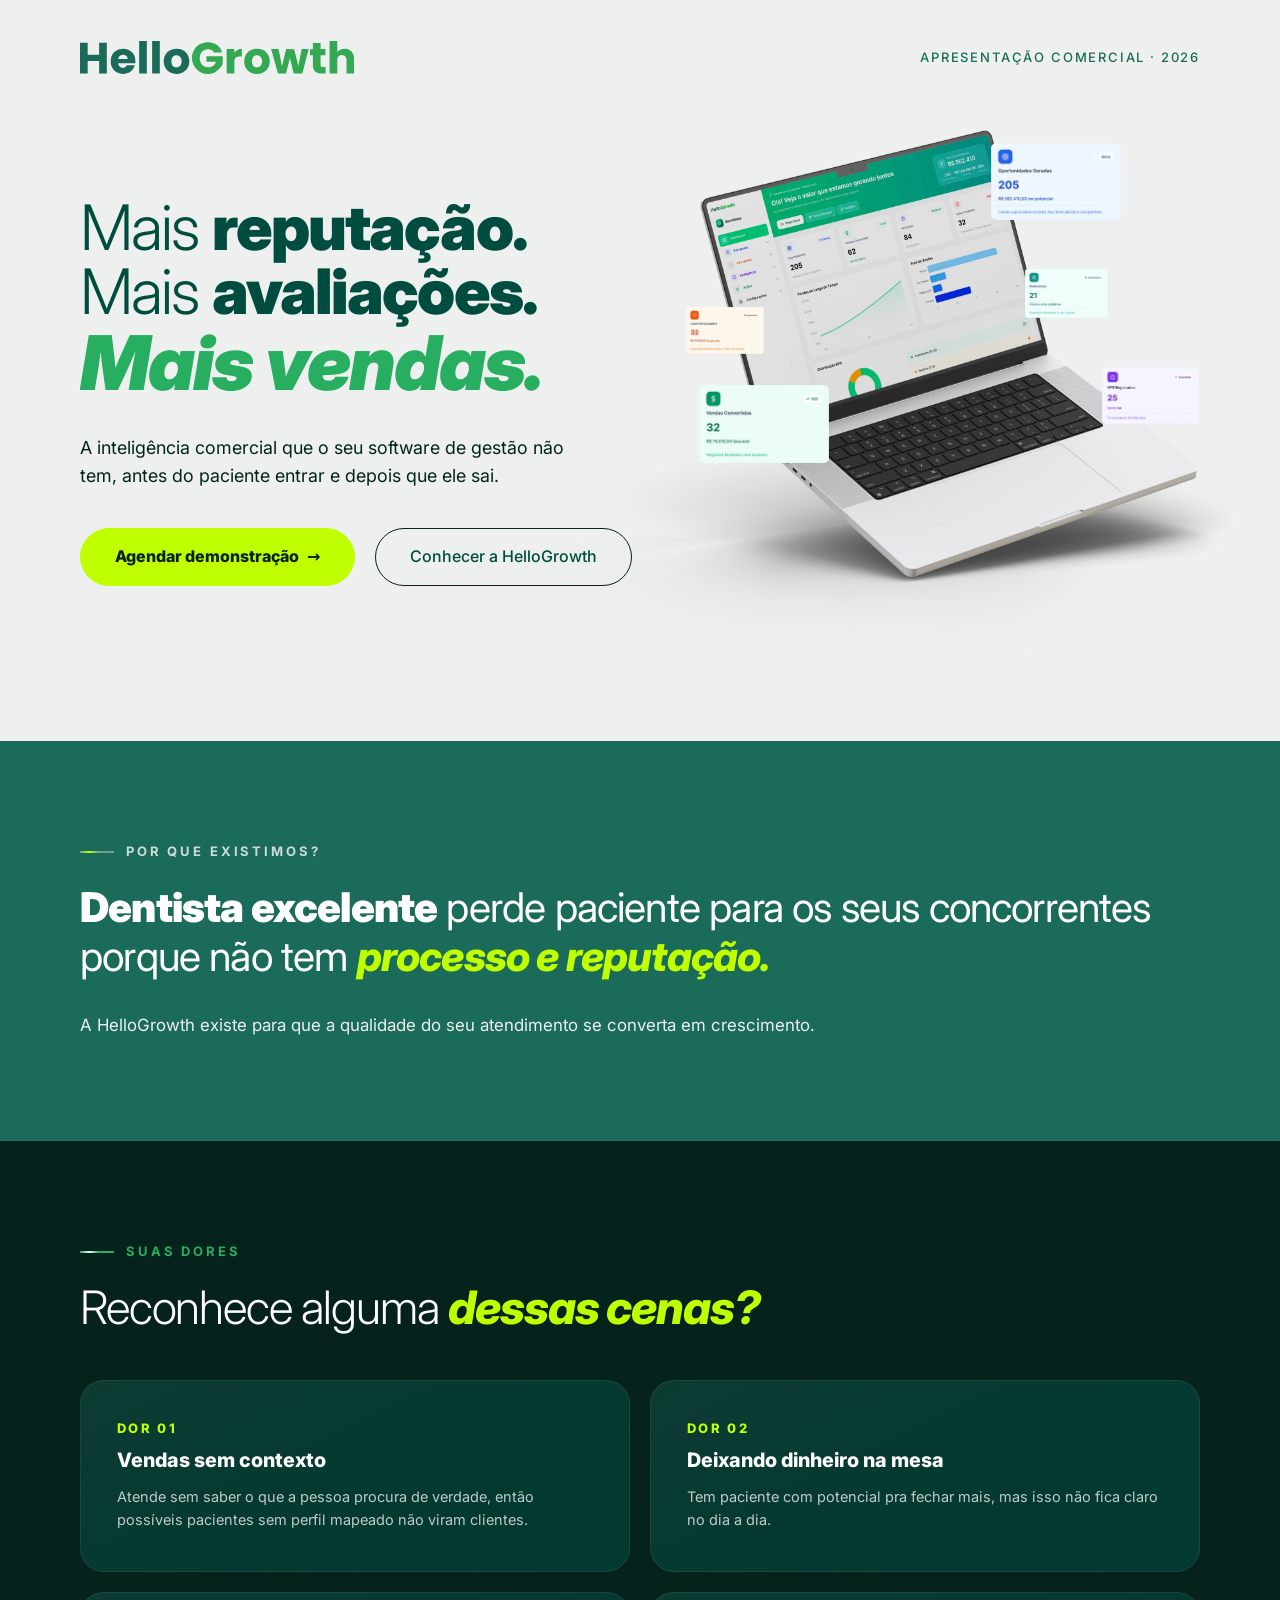
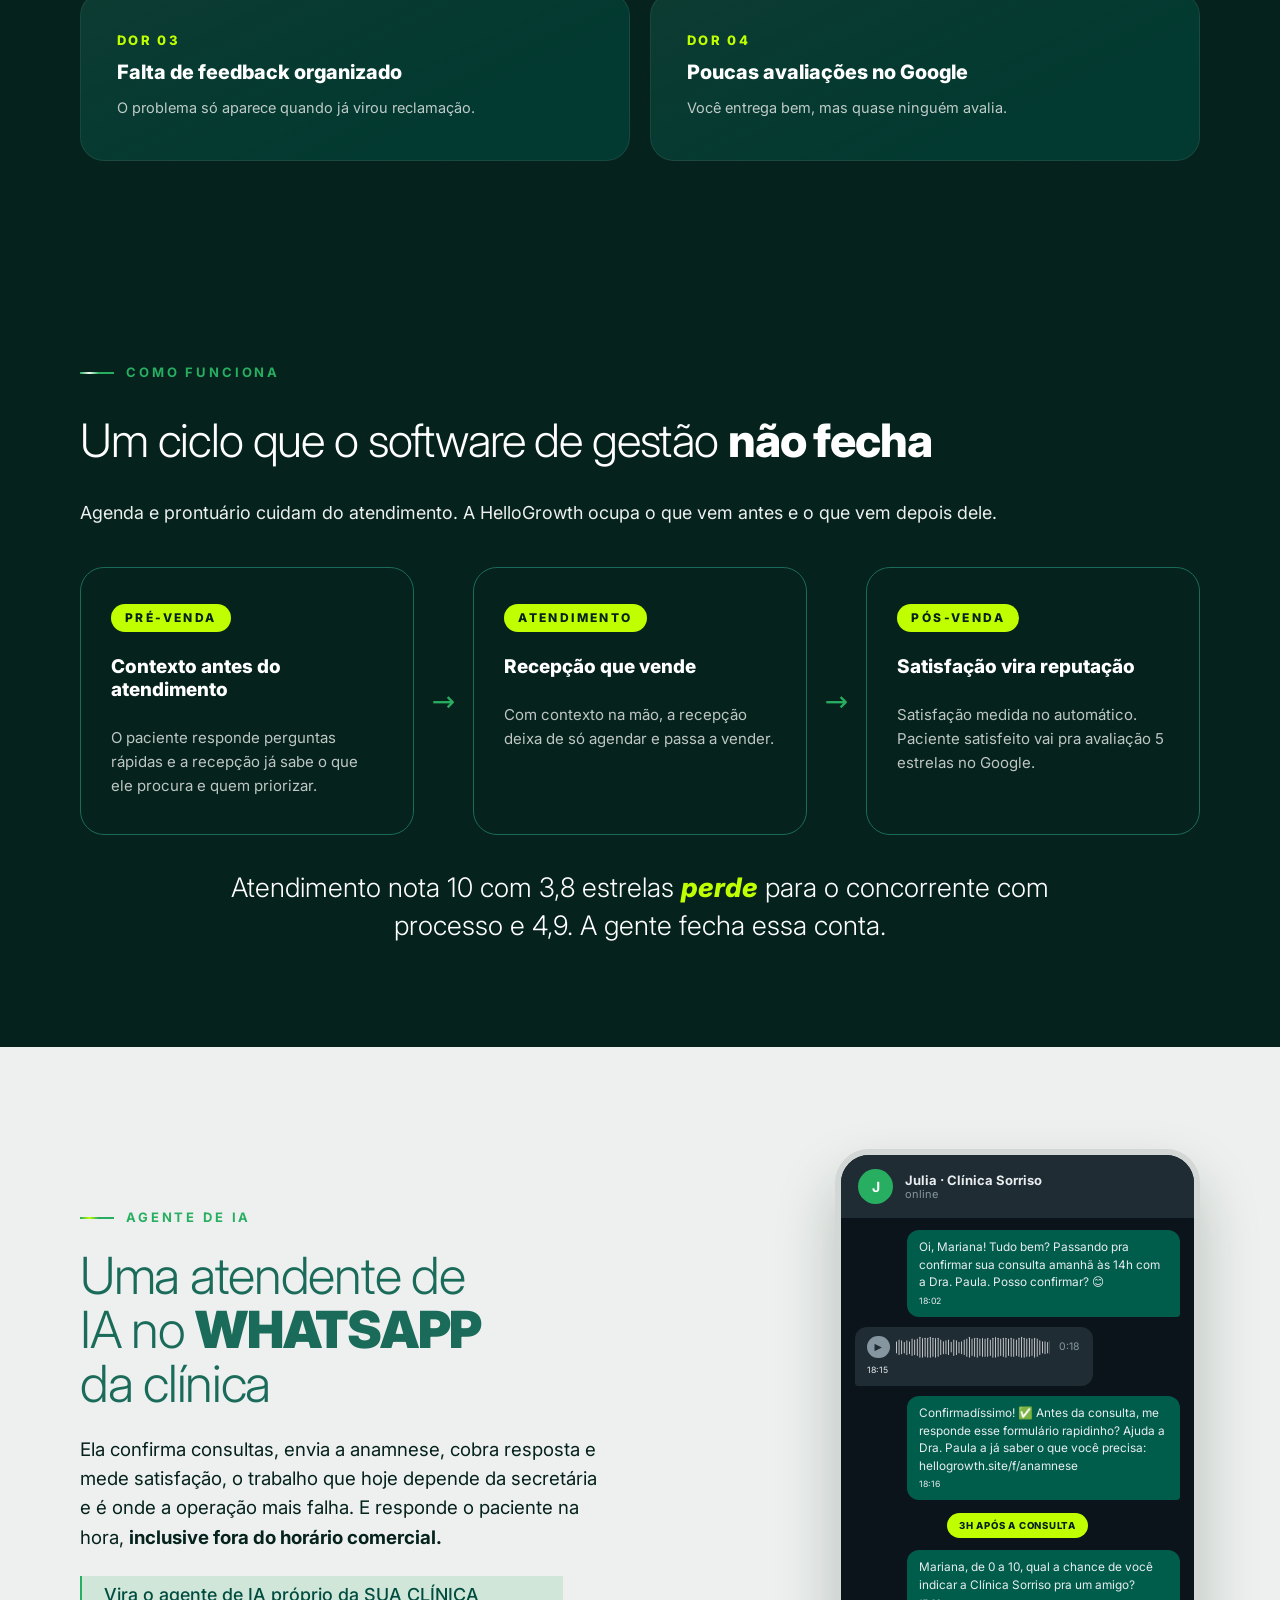
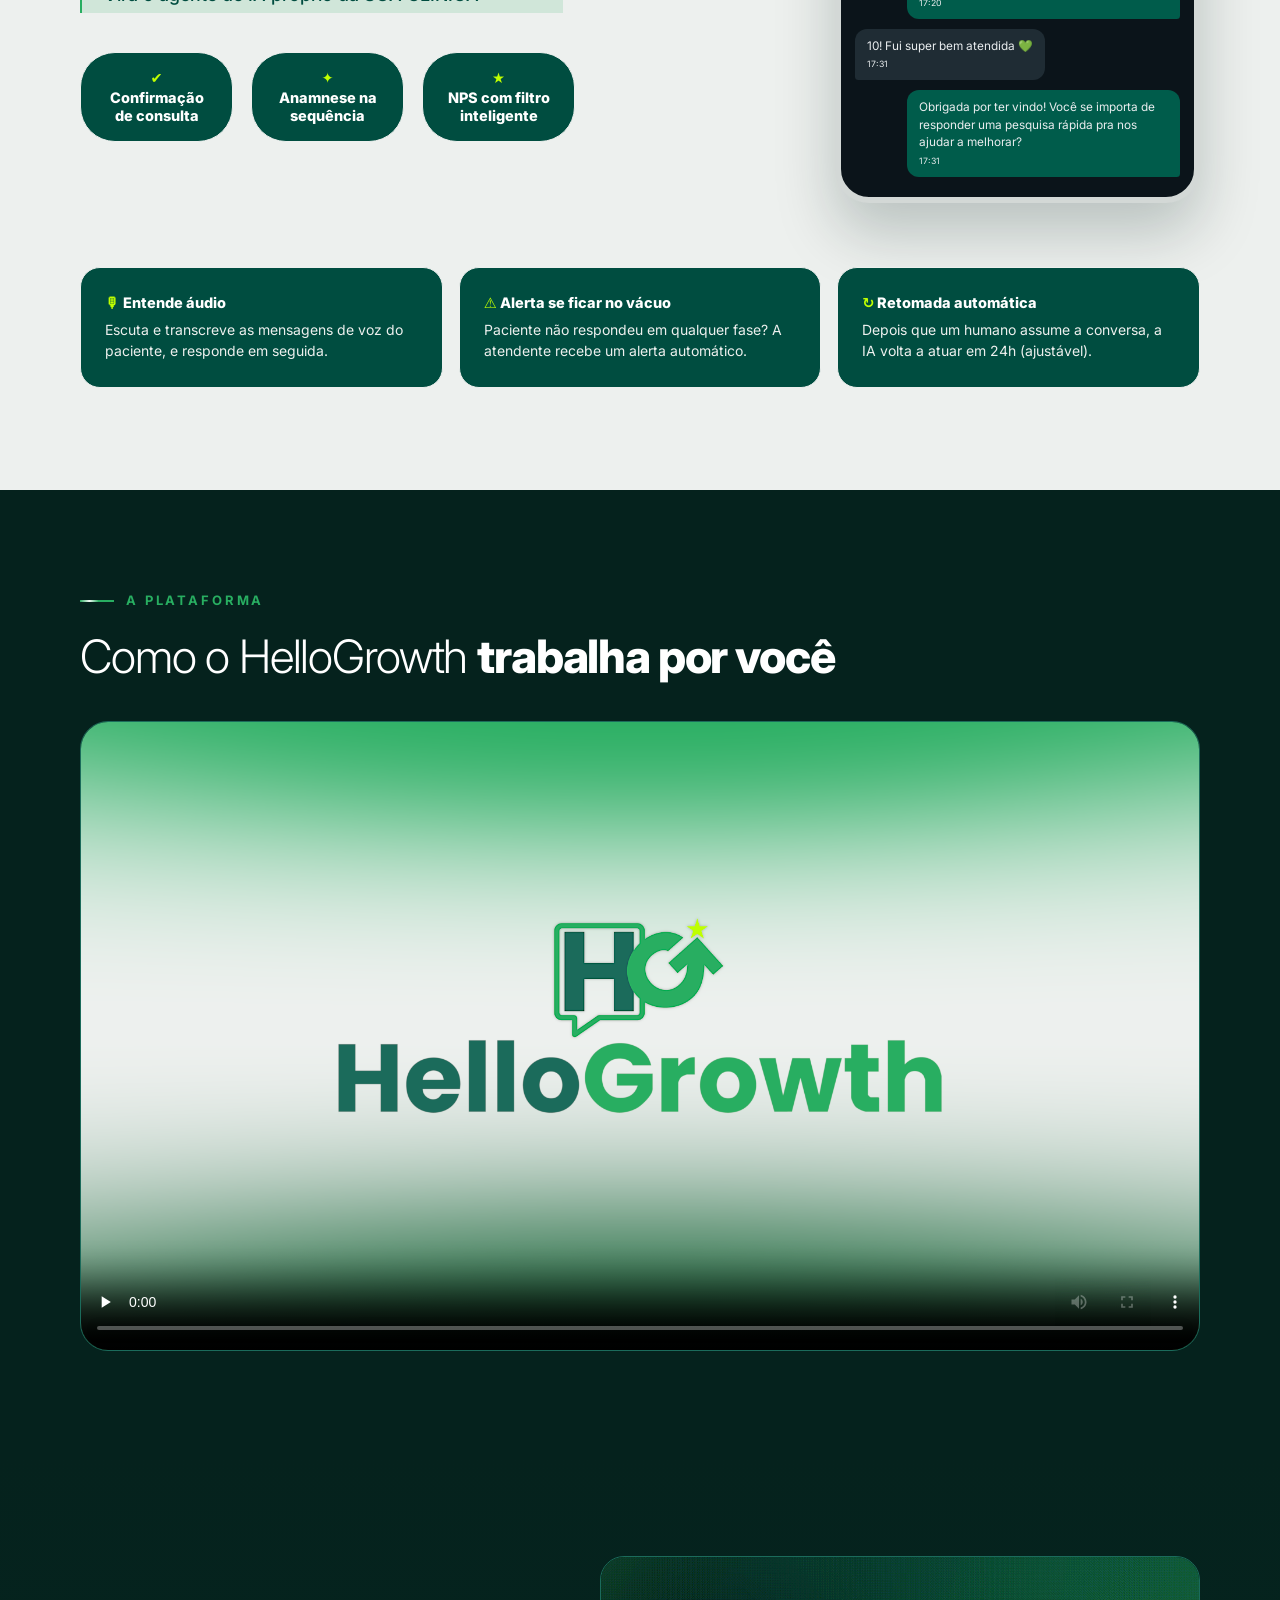
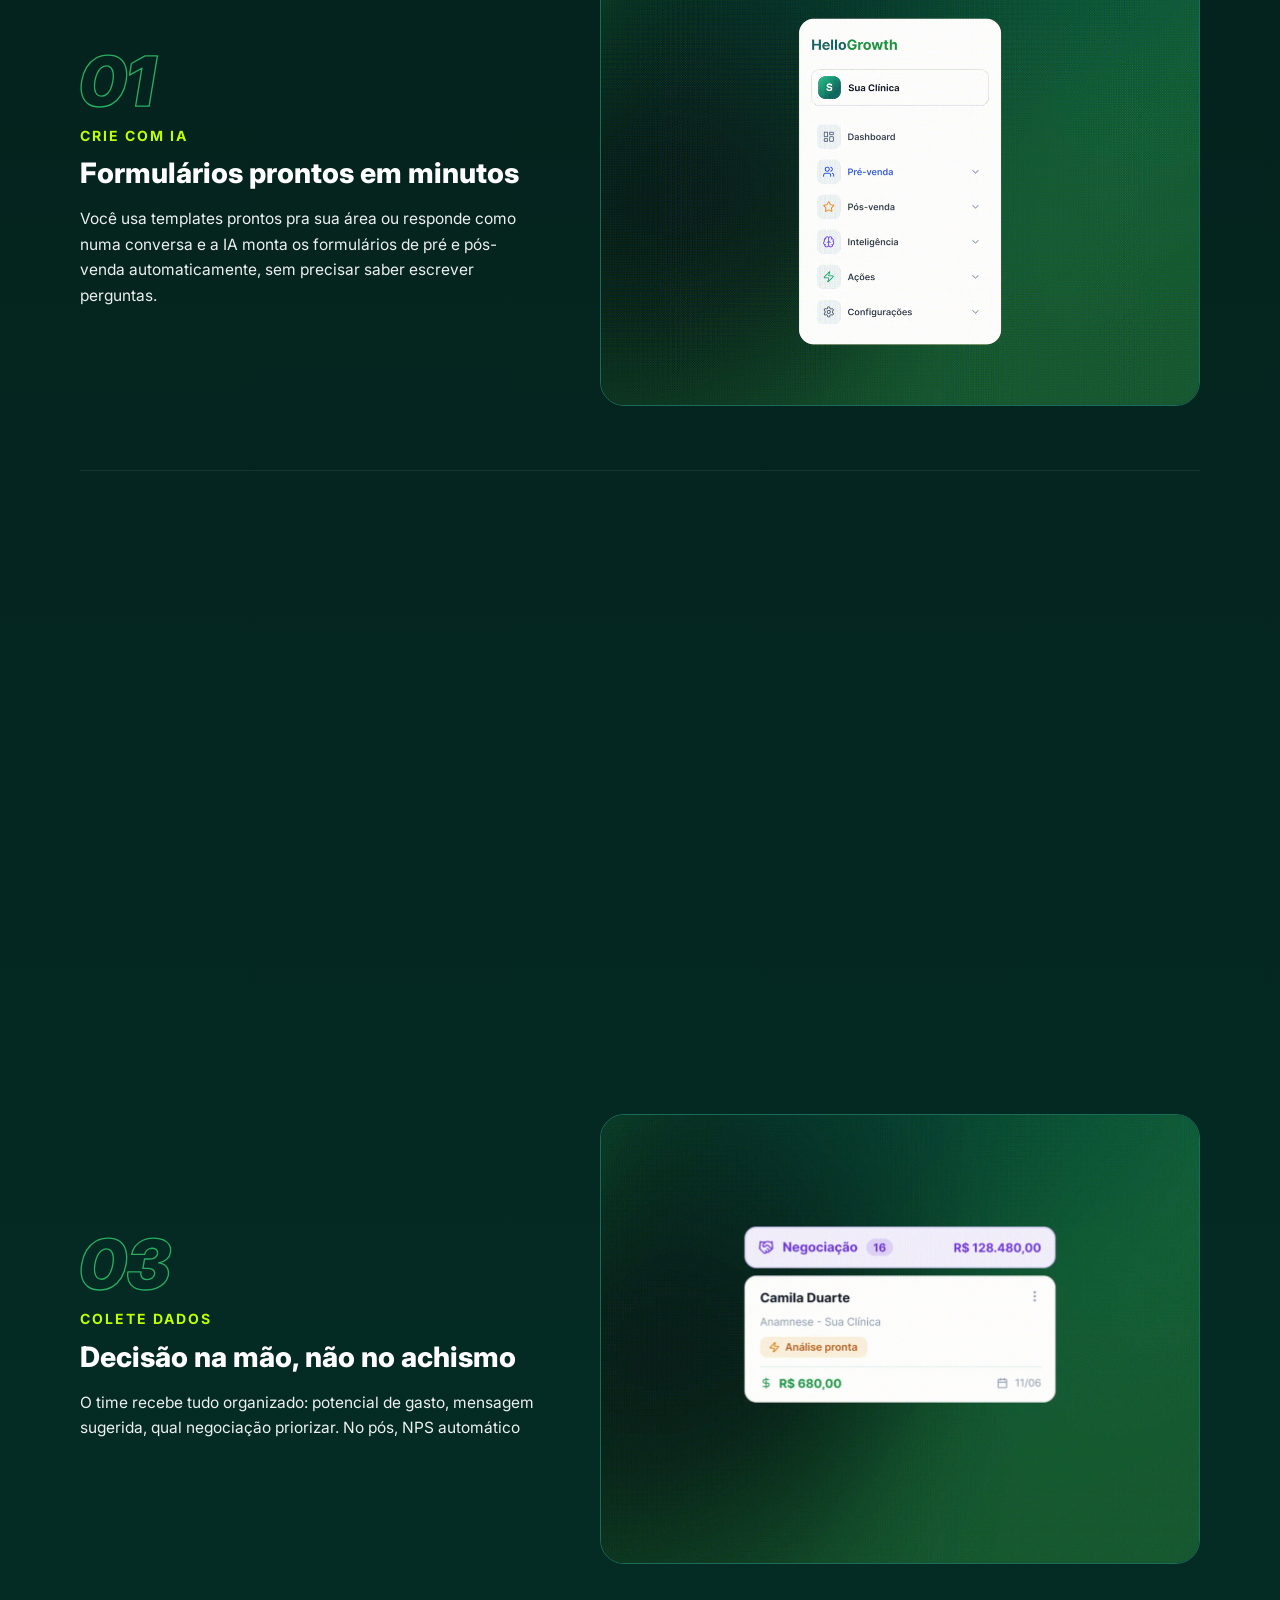
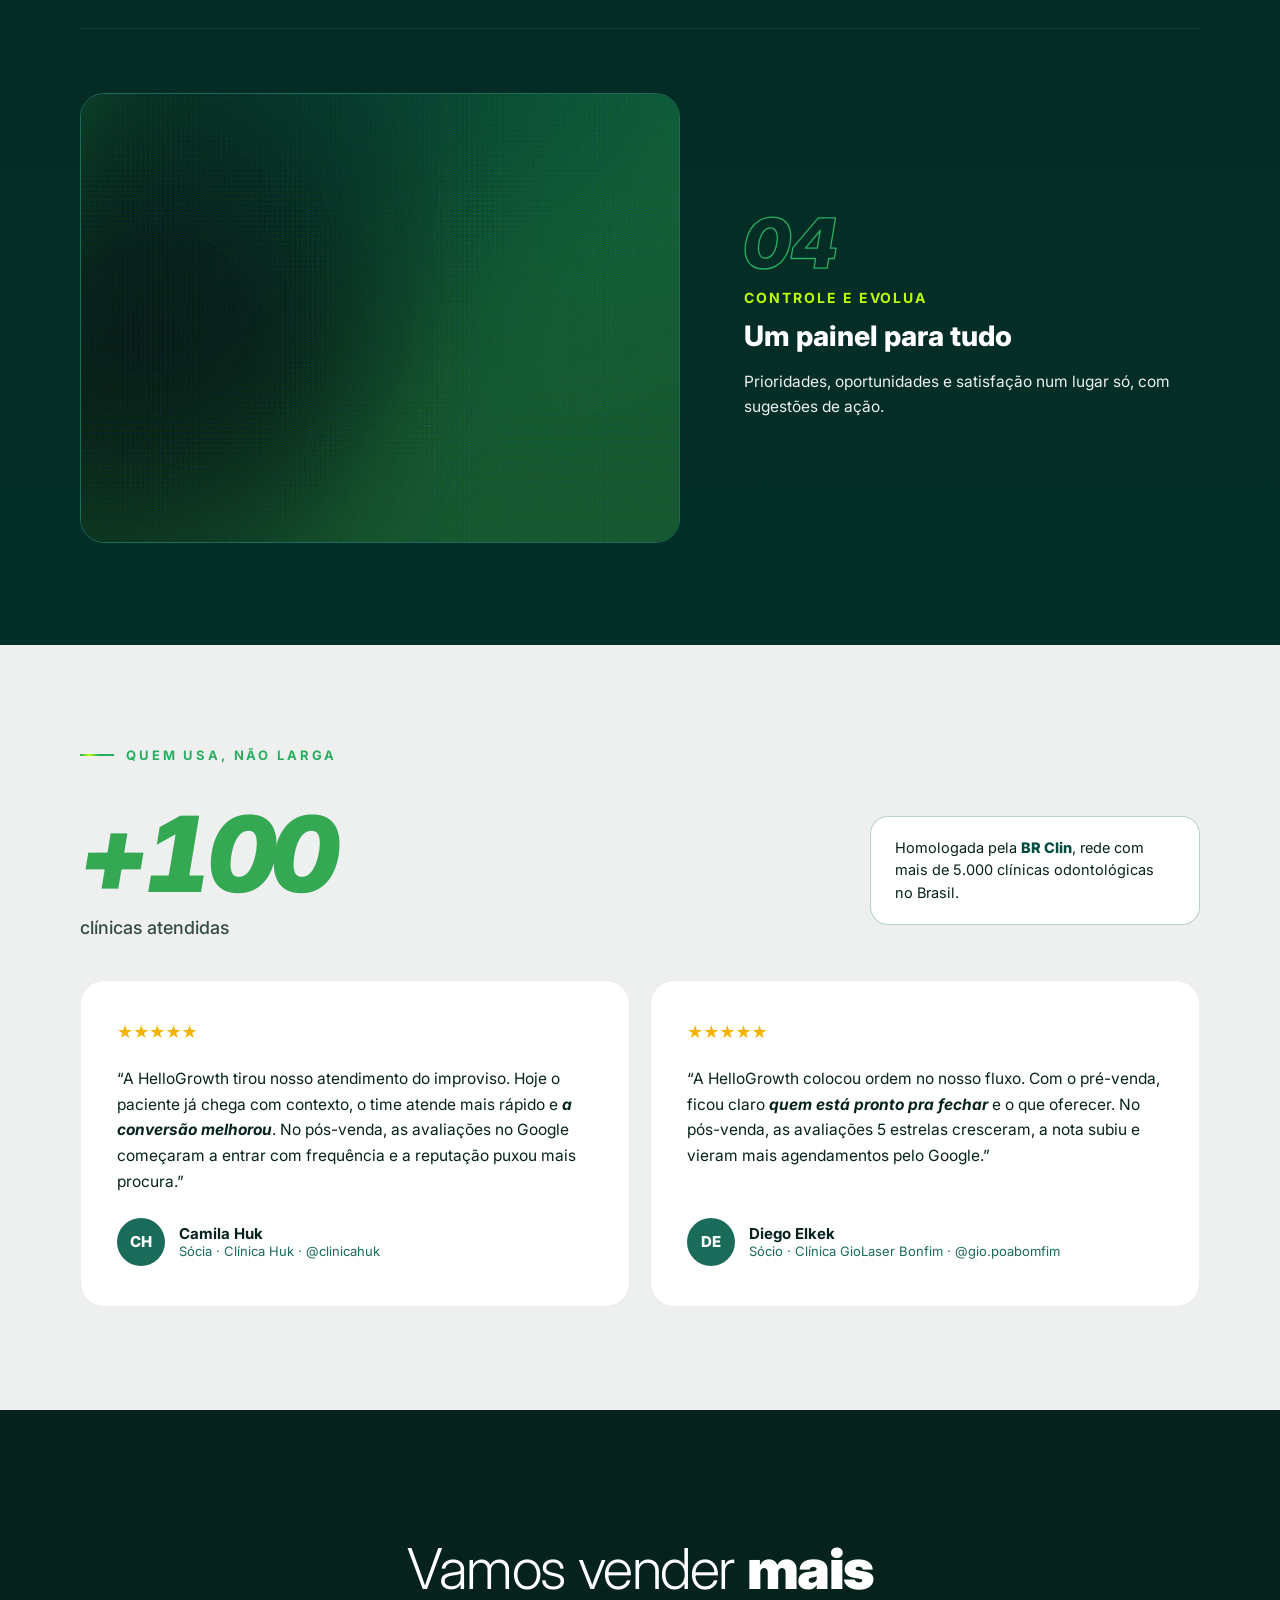
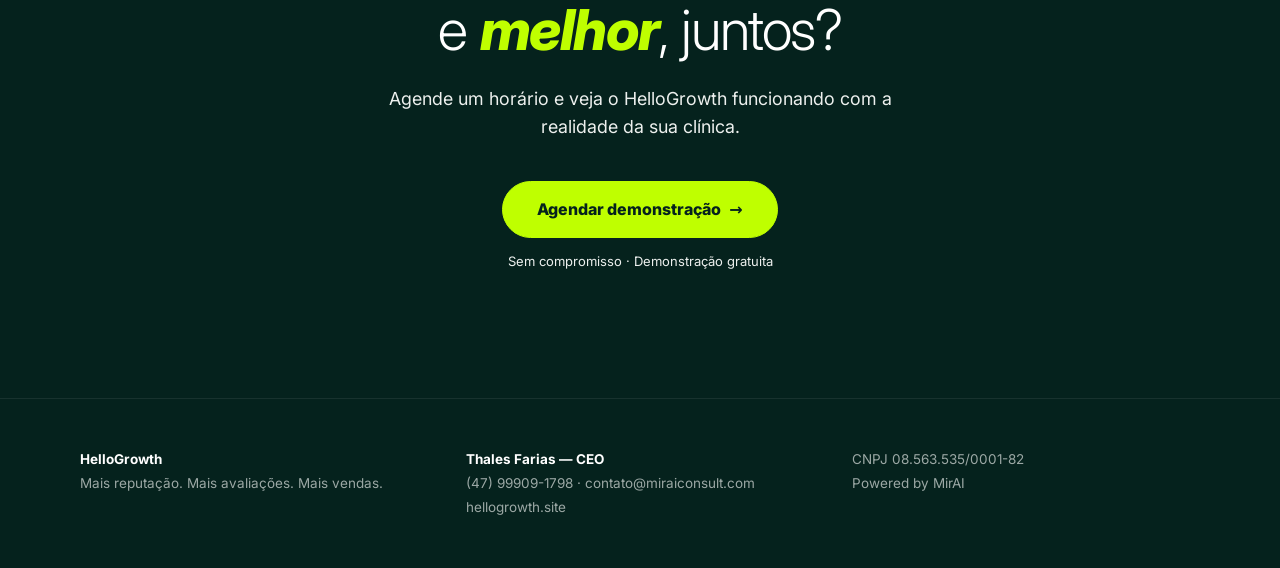
==== commit 42a951e3: "Corrige os laços dos passos, que ficavam parados no iPhone Os <source> de WebM iam declarados como t" ====
--- a/apresentacao.html
+++ b/apresentacao.html
@@ -1426,7 +1426,8 @@
         <video class="step-loop" loop muted playsinline preload="none"
                poster="assets/video/poster1.webp"
                aria-label="Demonstração: a IA montando os formulários de pré e pós-venda.">
-          <source src="assets/video/passo1.webm" type="video/webm">
+          <source src="assets/video/passo1.webm"
+                  type='video/webm; codecs="vp09.01.30.08"'>
           <source src="assets/video/passo1.mp4" type="video/mp4">
         </video>
       </article>
@@ -1443,7 +1444,8 @@
         <video class="step-loop" loop muted playsinline preload="none"
                poster="assets/video/poster2.webp"
                aria-label="Demonstração: o formulário chegando ao paciente e o quadro de oportunidades.">
-          <source src="assets/video/passo2.webm" type="video/webm">
+          <source src="assets/video/passo2.webm"
+                  type='video/webm; codecs="vp09.01.30.08"'>
           <source src="assets/video/passo2.mp4" type="video/mp4">
         </video>
       </article>
@@ -1460,7 +1462,8 @@
         <video class="step-loop" loop muted playsinline preload="none"
                poster="assets/video/poster3.webp"
                aria-label="Demonstração: abrindo um cliente dentro do quadro de oportunidades.">
-          <source src="assets/video/passo3.webm" type="video/webm">
+          <source src="assets/video/passo3.webm"
+                  type='video/webm; codecs="vp09.01.30.08"'>
           <source src="assets/video/passo3.mp4" type="video/mp4">
         </video>
       </article>
@@ -1477,7 +1480,8 @@
         <video class="step-loop" loop muted playsinline preload="none"
                poster="assets/video/poster4.webp"
                aria-label="Demonstração: o painel com prioridades, oportunidades e NPS.">
-          <source src="assets/video/passo4.webm" type="video/webm">
+          <source src="assets/video/passo4.webm"
+                  type='video/webm; codecs="vp09.01.30.08"'>
           <source src="assets/video/passo4.mp4" type="video/mp4">
         </video>
       </article>
@@ -1571,10 +1575,36 @@
   var semMovimento = window.matchMedia('(prefers-reduced-motion: reduce)').matches;
   var loops = document.querySelectorAll('.step-loop');
 
+  function tocar(v) {
+    var p = v.play();
+    // navegadores podem recusar o play(); promessa rejeitada não pode virar
+    // erro solto no console
+    if (p && p.catch) p.catch(function () {});
+  }
+
+  // Rede de segurança do WebM. O arquivo é VP9 no perfil 1 (4:4:4) e o Safari
+  // só decodifica o perfil 0 — mas, perguntado por "video/webm" sem detalhe,
+  // ele responde que sabe tocar, fica com esse <source> e só descobre o
+  // problema ao decodificar, quando já não volta atrás sozinho. Por isso o
+  // codec vai declarado no <source>, o que o faz recusar de saída e cair no
+  // MP4. Se ainda assim algum navegador escorregar, aqui a troca é forçada.
+  function cairNoMp4(v) {
+    var mp4 = v.querySelector('source[type^="video/mp4"]');
+    if (!mp4 || v.getAttribute('data-hg-mp4')) return;
+    v.setAttribute('data-hg-mp4', '1');
+    v.src = mp4.src;   // atribuir src ignora a lista de <source>
+    v.load();
+    tocar(v);
+  }
+
   // Os vídeos dos passos fazem o papel dos antigos GIFs: rodam em laço, mudos,
   // sem controles. Mas só enquanto estão à vista — fora da tela seriam rede e
   // processador gastos à toa. Como carregam com preload="none", nada é baixado
   // antes da hora.
+  Array.prototype.forEach.call(loops, function (v) {
+    v.addEventListener('error', function () { cairNoMp4(v); });
+  });
+
   if (semMovimento || !temIO) {
     // Aqui o laço automático seria justamente o que a pessoa pediu para não
     // acontecer, então o vídeo fica parado no pôster e ganha controles.
@@ -1582,14 +1612,14 @@
   } else {
     var loopIO = new IntersectionObserver(function (entries) {
       entries.forEach(function (e) {
-        if (e.isIntersecting) {
-          // navegadores podem recusar o play(); a promessa rejeitada não pode
-          // virar erro solto no console
-          var p = e.target.play();
-          if (p && p.catch) p.catch(function () {});
-        } else {
-          e.target.pause();
-        }
+        if (!e.isIntersecting) { e.target.pause(); return; }
+        var v = e.target;
+        tocar(v);
+        // Segunda rede, caso o 'error' tenha disparado antes de alguém estar
+        // ouvindo. O critério é só v.error — nunca "demorou": num 3G ruim o
+        // WebM pode levar muito mais que isso para ter o primeiro quadro, e
+        // trocar por lentidão rebaixaria a qualidade caladamente.
+        setTimeout(function () { if (v.error) cairNoMp4(v); }, 2000);
       });
     }, { threshold: 0.25 });
     Array.prototype.forEach.call(loops, function (v) { loopIO.observe(v); });
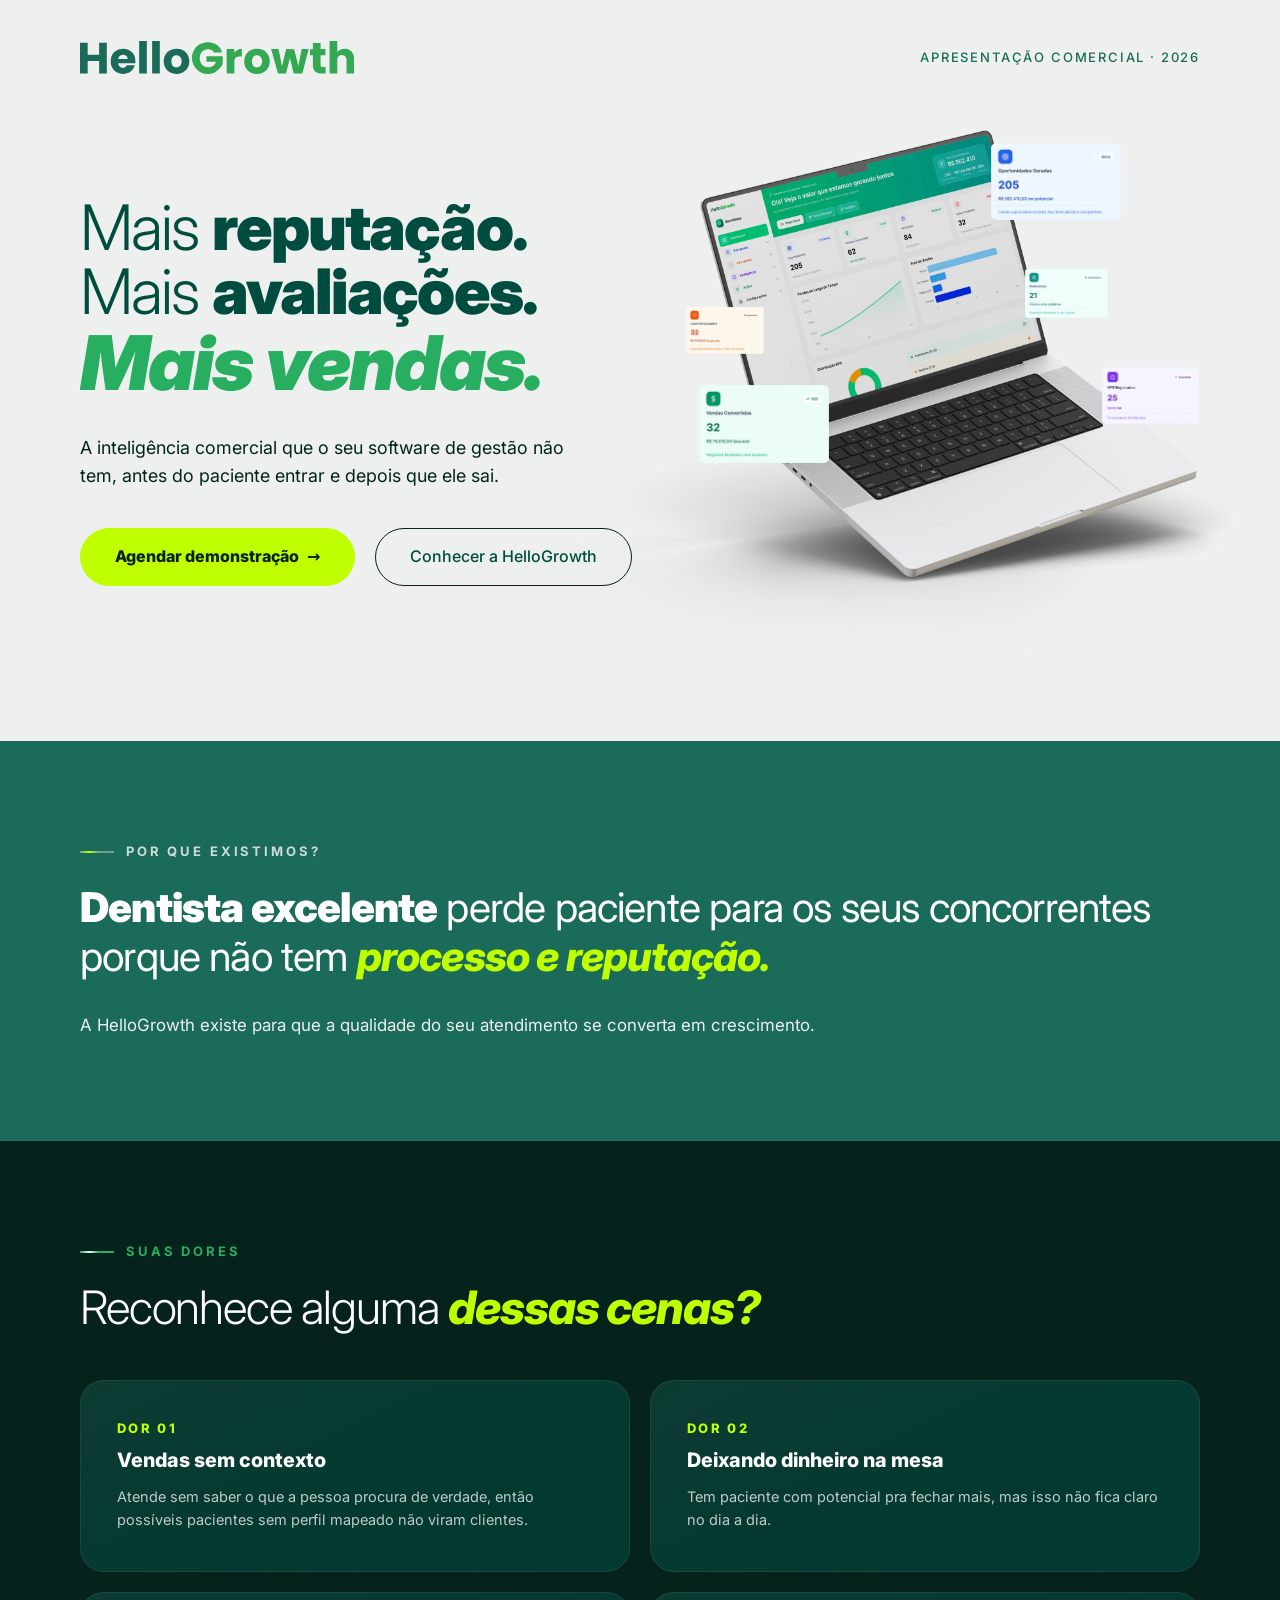
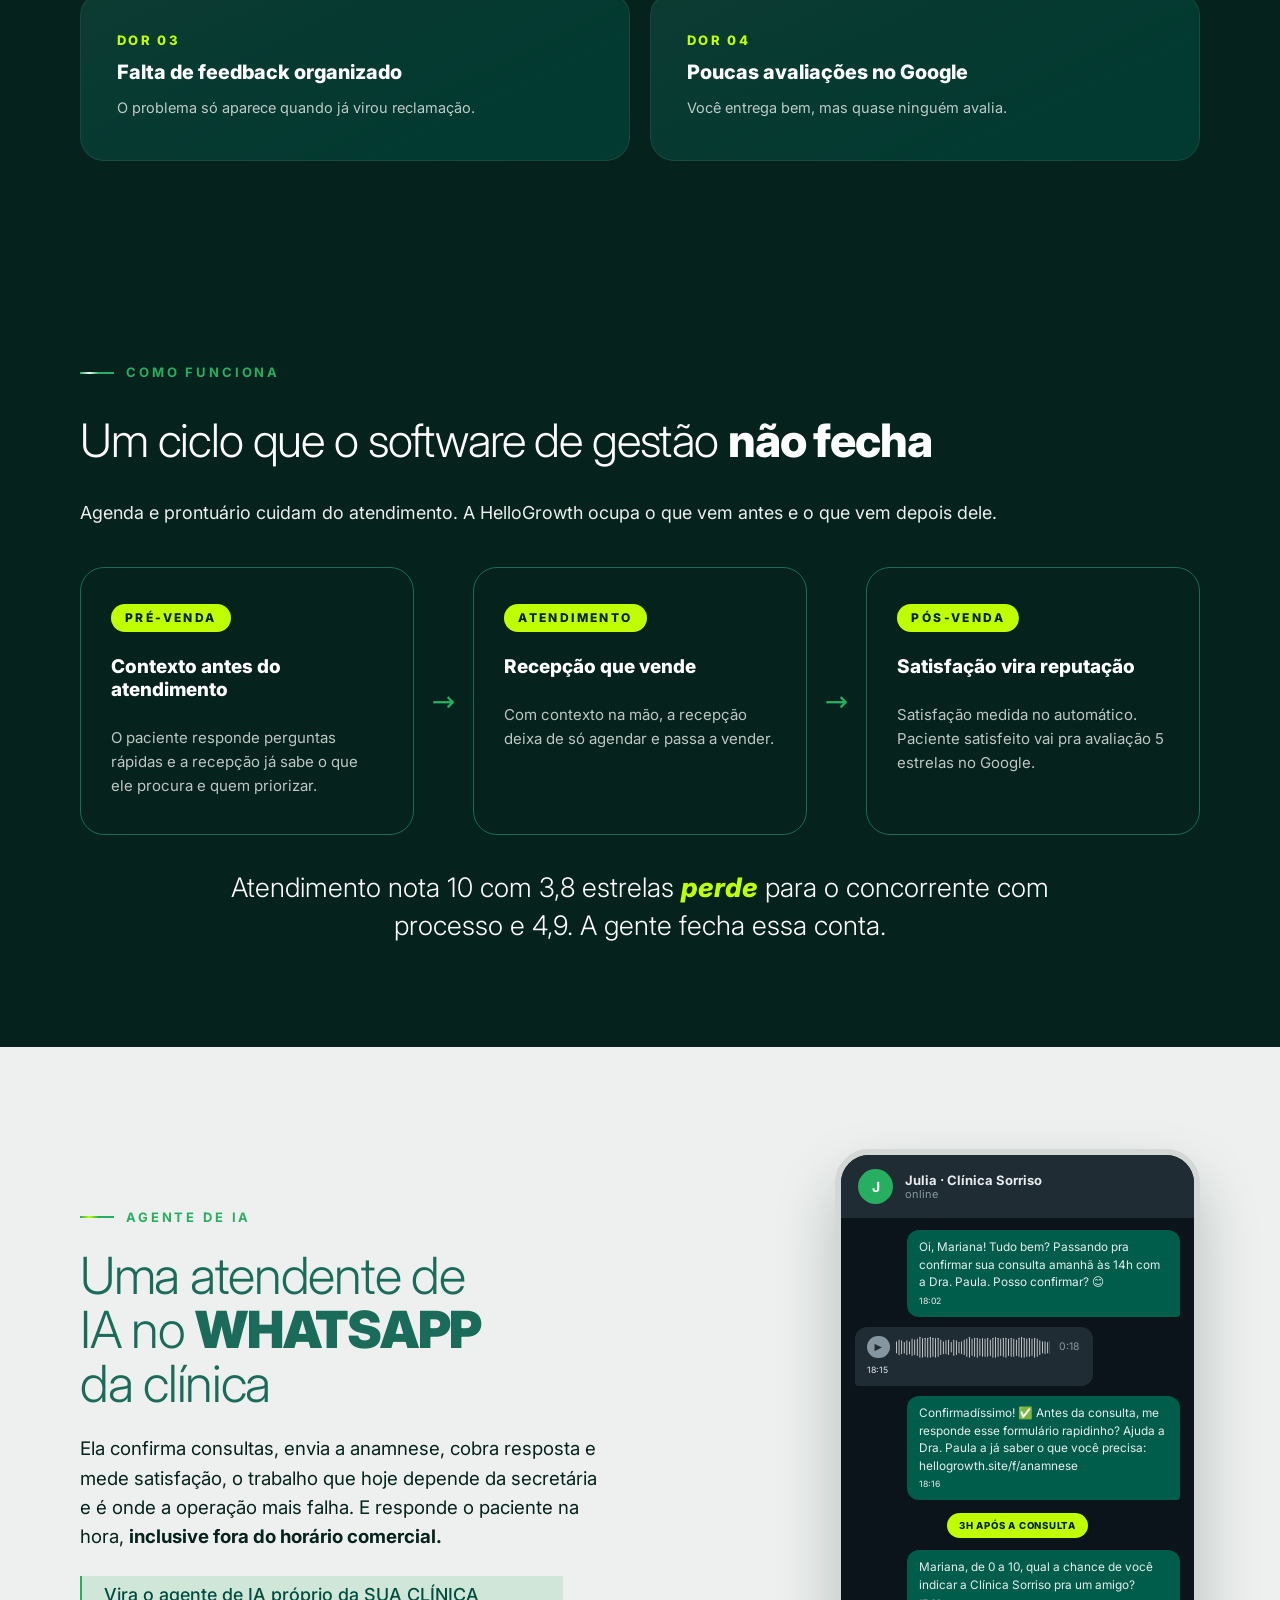
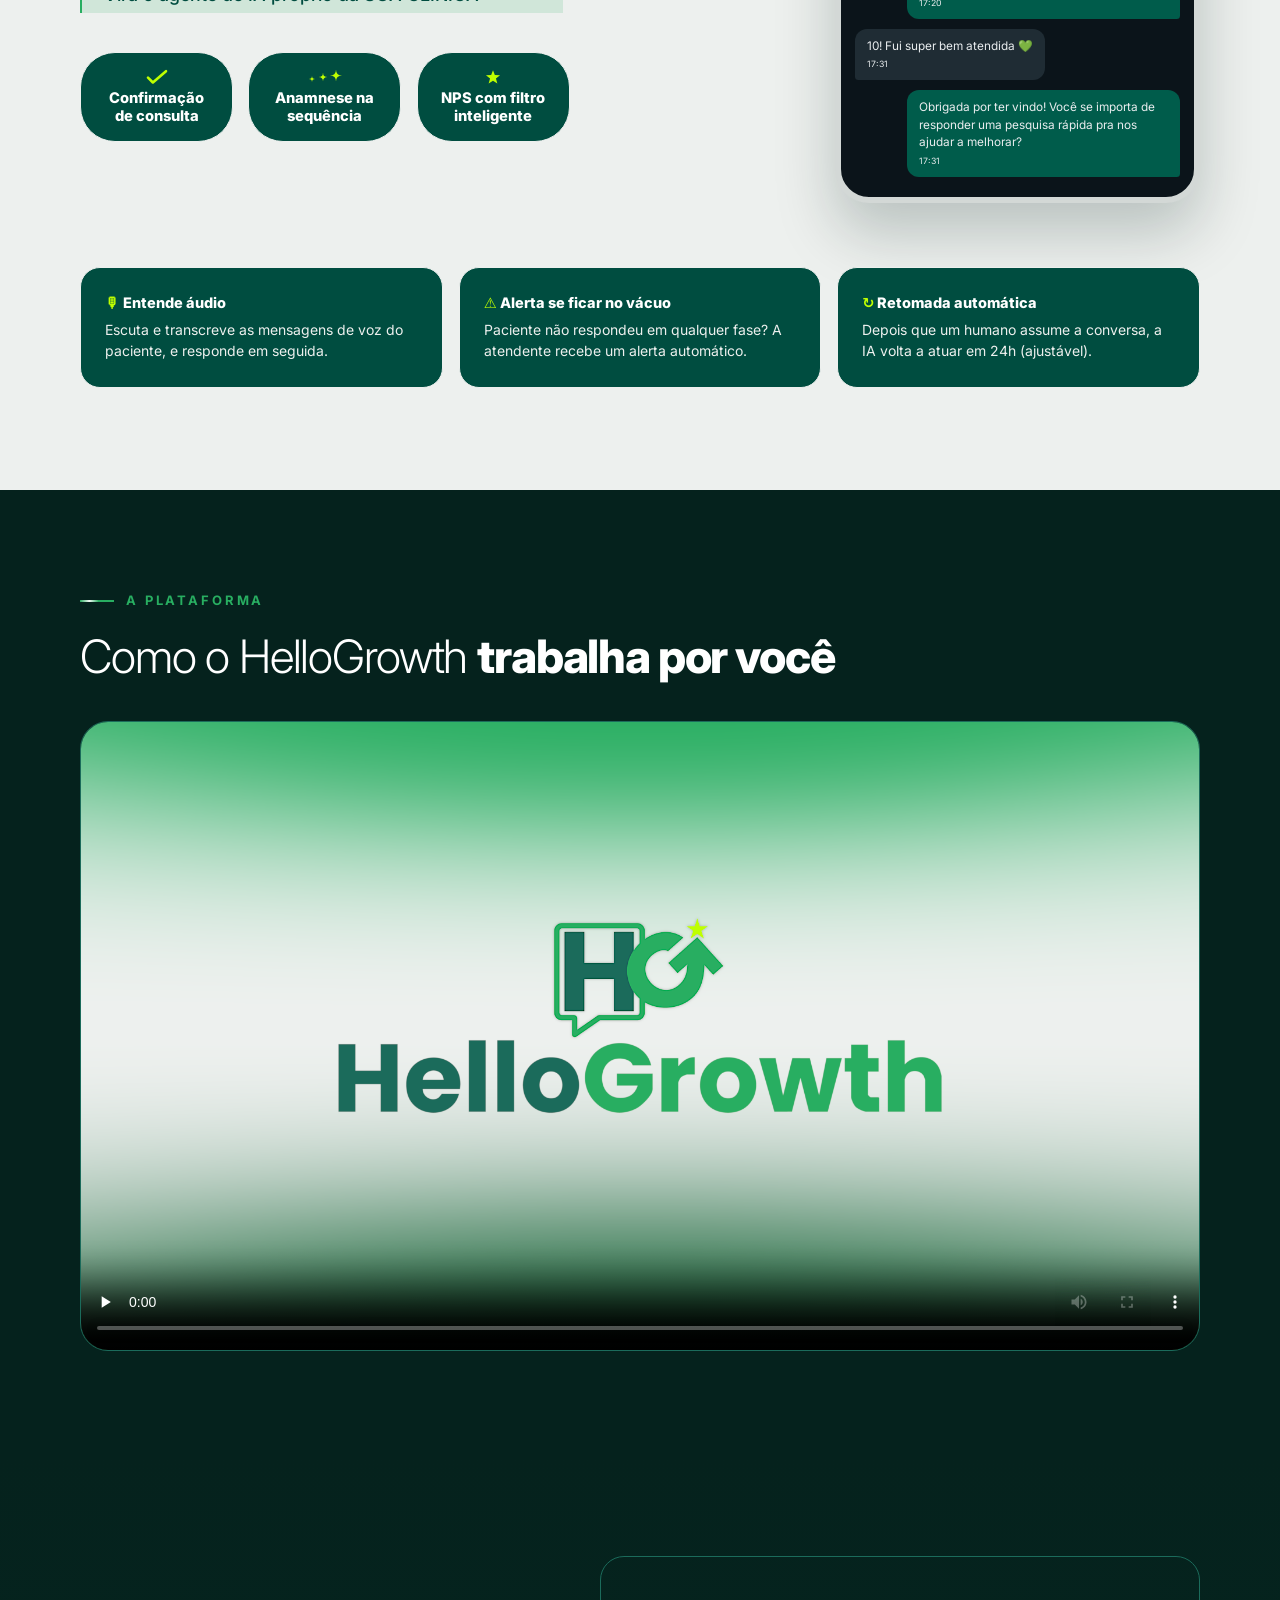
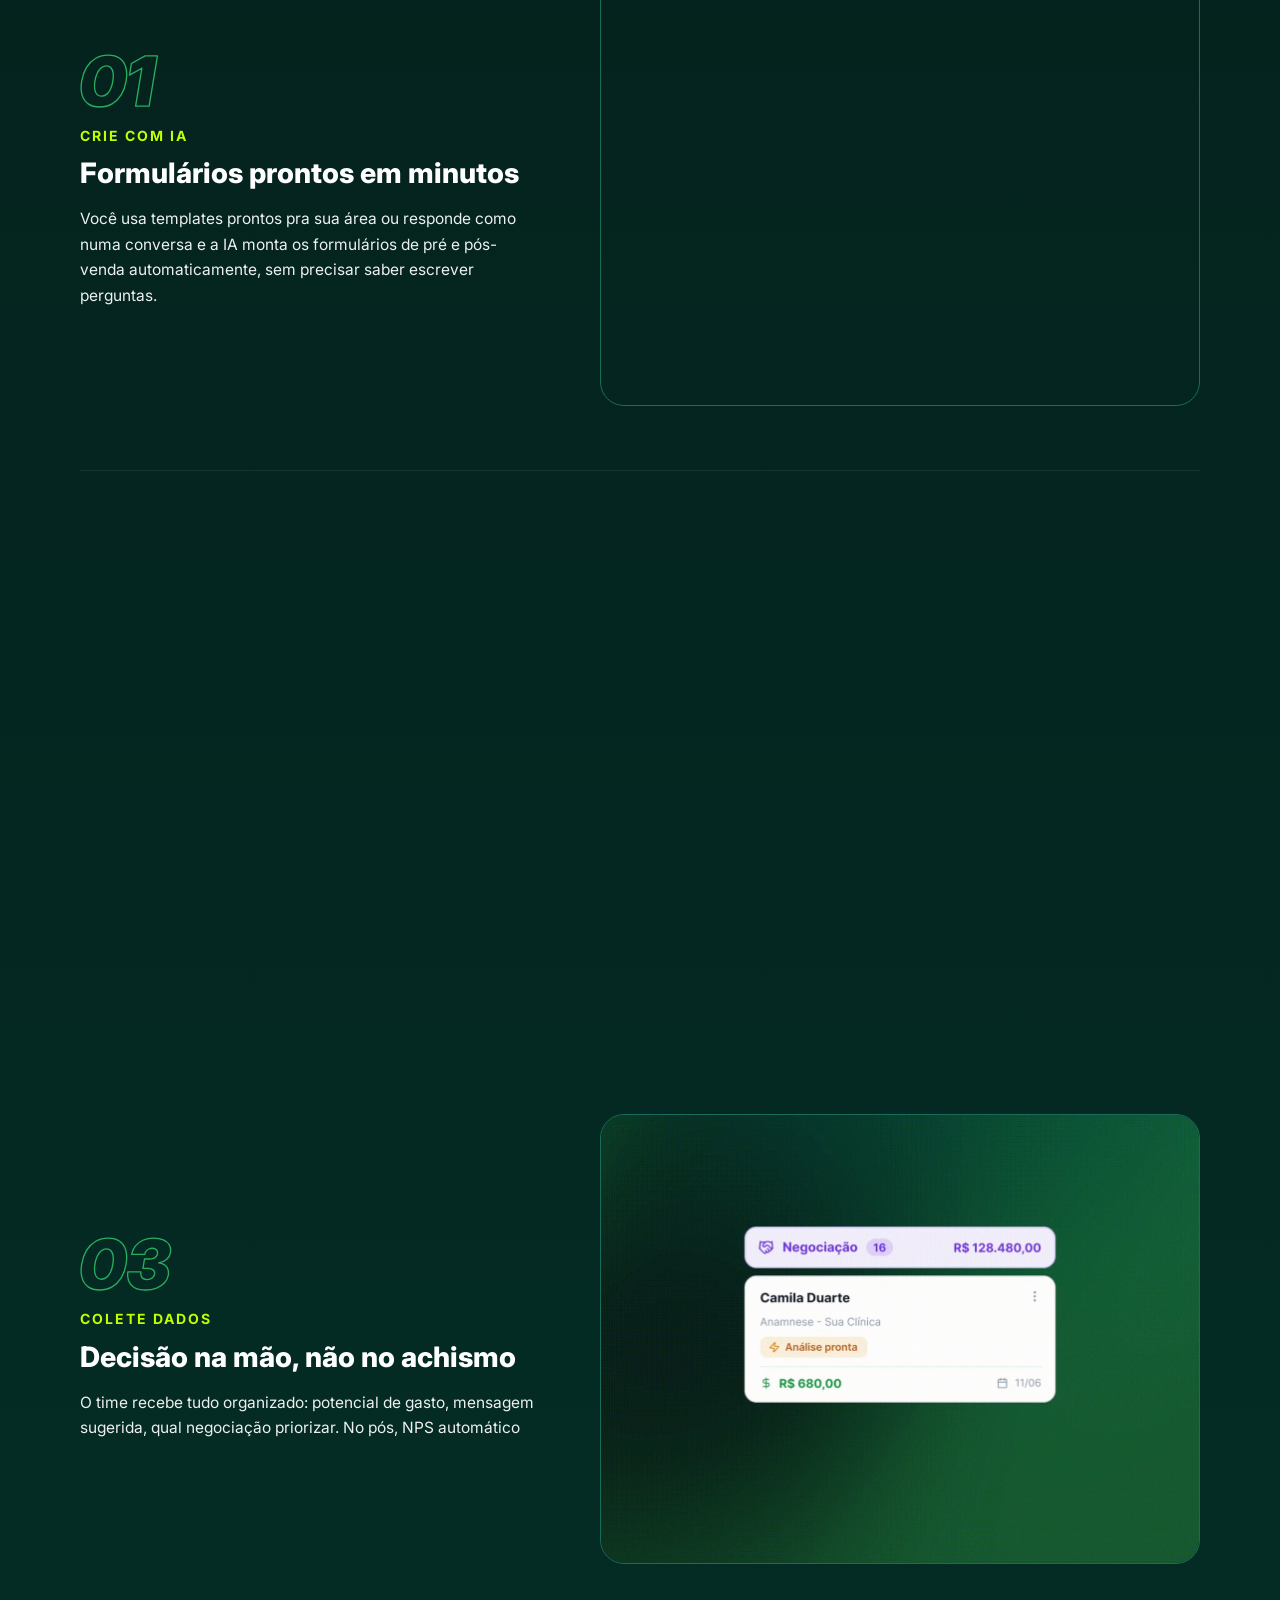
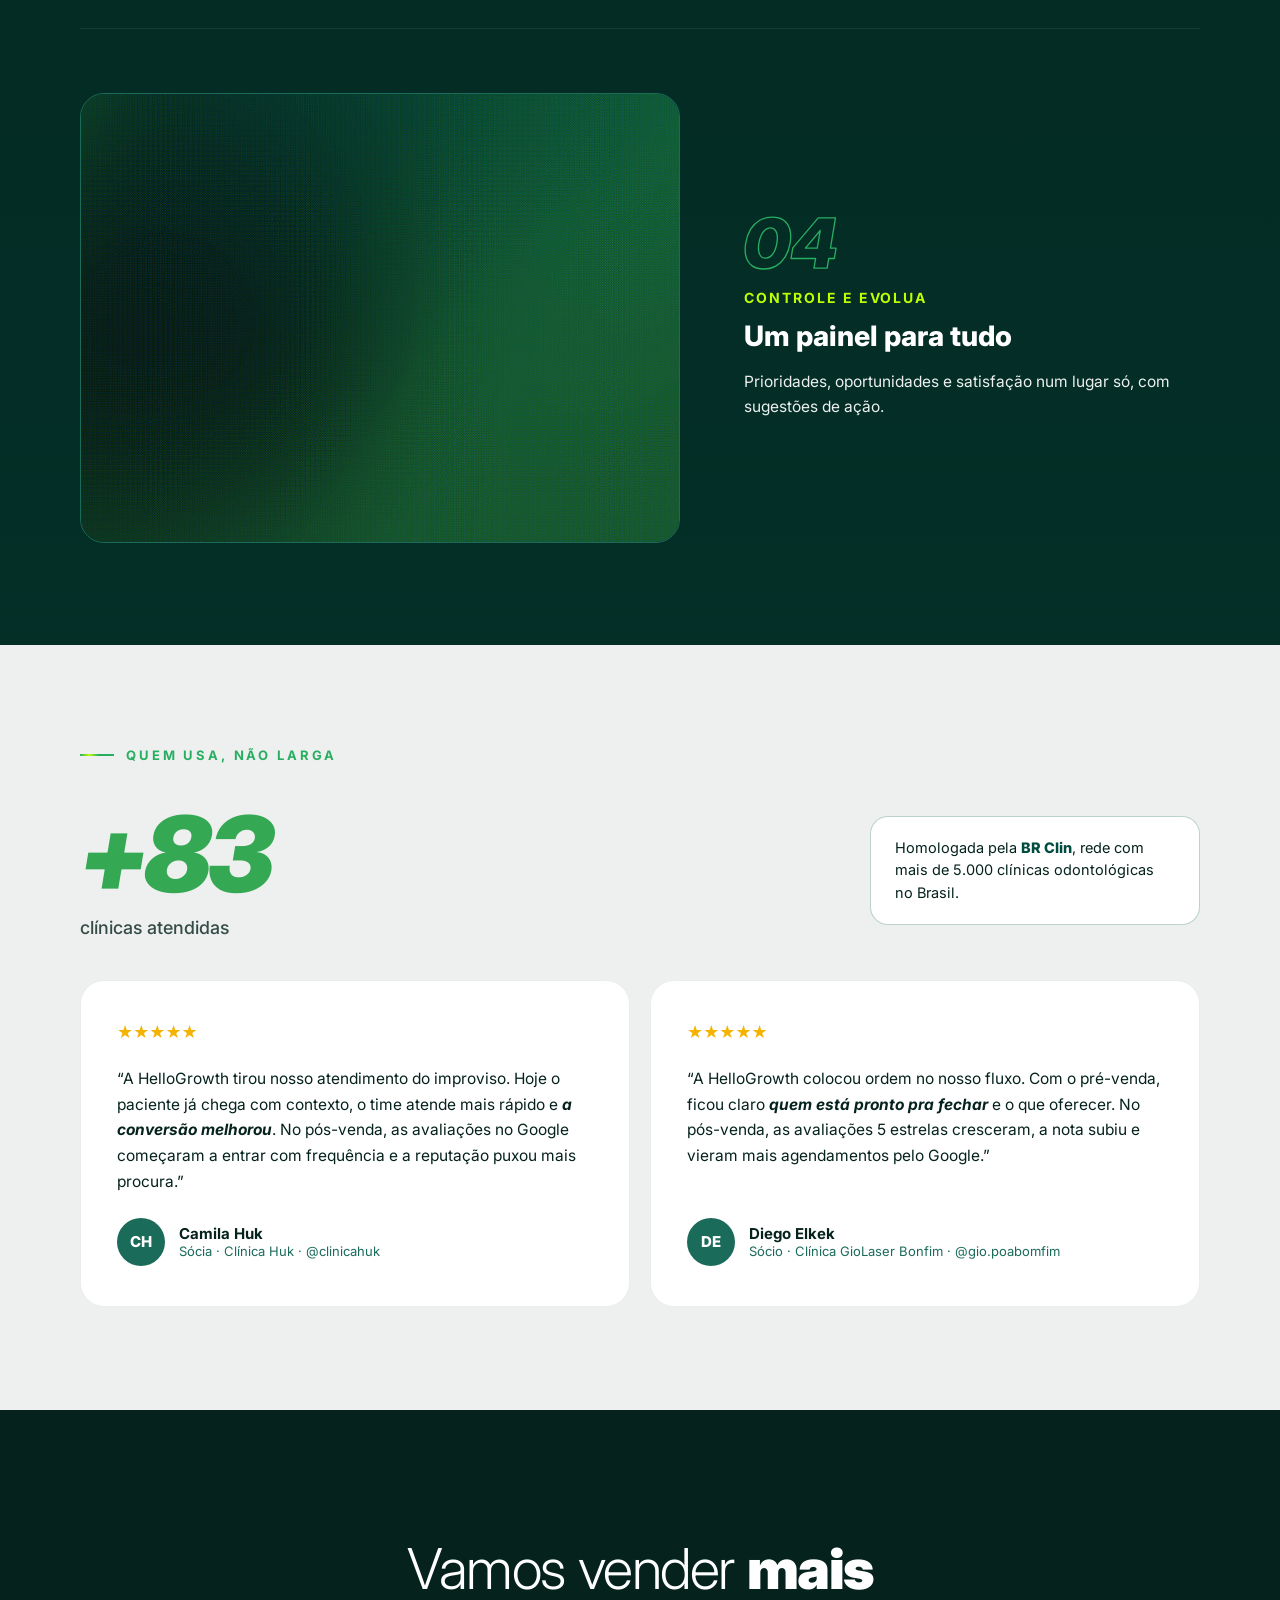
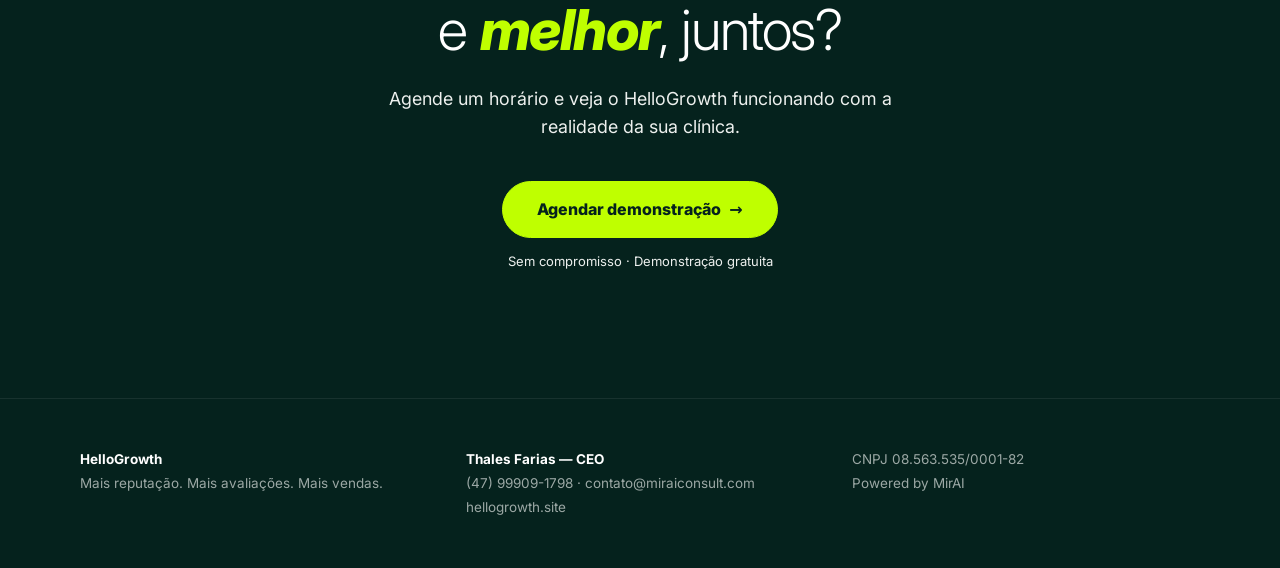
==== commit 0927dddc: "Arruma o celular: enquadramento, pílulas, ícones e uma versão portátil Quatro problemas reportados a" ====
--- a/apresentacao.html
+++ b/apresentacao.html
@@ -523,16 +523,20 @@
 /* trilha de pílulas */
 .pill-flow {
   display: flex;
-  flex-wrap: wrap;
+  /* Nunca quebram linha: as três descrevem uma sequência, e duas em cima com
+     uma embaixo desmancha essa leitura. Encolhem juntas em vez de quebrar. */
+  flex-wrap: nowrap;
   align-items: stretch;
-  gap: 18px;
+  gap: clamp(8px, 1.2vw, 18px);
   margin-top: clamp(28px, 3vw, 40px);
 }
 
 .pill {
-  /* largura fixa como no design: as pílulas não esticam para preencher
-     a coluna, só encolhem quando a tela aperta */
-  flex: 0 1 153px;
+  /* Repartem a linha em partes iguais, com teto nos 153px do design — em
+     telas largas o teto vale e o resultado é idêntico ao Figma. */
+  flex: 1 1 0;
+  min-width: 0;
+  max-width: 153px;
   position: relative;
   display: flex;
   flex-direction: column;
@@ -542,12 +546,22 @@
   border: 1px solid var(--paper);
   border-radius: 35px;
   color: #fff;
-  padding: 16px 18px;
-  font-size: var(--fs-sm);
+  padding: clamp(12px, 1.4vw, 16px) clamp(6px, 1.3vw, 18px);
+  font-size: clamp(0.72rem, 1.15vw, 0.9688rem);
   font-weight: 800;
   line-height: 1.25;
-}
-.pill__icon { display: block; color: var(--lime); margin-bottom: 2px; }
+  hyphens: auto;
+}
+/* Desenho vetorial em vez de caractere: o iOS renderiza ✔ e ✦ como emoji, com
+   cor própria, ignorando o color daqui — era por isso que o tique da primeira
+   pílula aparecia escuro e ilegível sobre o verde. */
+.pill__icon {
+  display: block;
+  margin: 0 auto 4px;
+  color: var(--lime);
+  height: 16px;
+  width: auto;
+}
 
 /* Percurso luminoso: acende a 1ª pílula, depois o traço, a 2ª, o traço, a 3ª,
    e recomeça. Todos partilham o mesmo ciclo de 5s e se diferenciam só pelo
@@ -1014,6 +1028,34 @@
     pointer-events: none;
   }
   .hero-media img { width: 100%; }
+}
+
+/* =============================================================== celular
+   O design só existe em 1440px. Abaixo de 960 algumas escolhas feitas para o
+   desktop passam a atrapalhar, e é aqui que elas são desfeitas.
+   -------------------------------------------------------------------- */
+@media (max-width: 959px) {
+  /* O notebook foi exportado descentralizado de propósito: a área vazia à
+     esquerda é o que, no desktop, deixa a imagem invadir a coluna de texto.
+     Sem essa coluna a sobra vira espaço morto e o notebook encolhe num canto.
+     A tinta ocupa x 25,33%→97,17% da imagem (medido no canal alfa), ou seja
+     71,84% da largura: alargar a caixa em 1/0,7184 e puxá-la para a esquerda
+     faz o notebook preencher a largura toda. Os cards são posicionados em
+     porcentagem da mesma caixa, então acompanham sem ajuste. O corte da parte
+     vazia fica por conta do overflow:hidden do .hero. */
+  .hero-stage {
+    width: 139.2%;
+    margin-left: -35.3%;
+    margin-bottom: -6%;   /* apara a faixa vazia sob a sombra */
+  }
+
+  /* Empilhados, os dois CTAs no tamanho do desktop dominavam a tela inteira.
+     Continuam bem acima dos 44px de alvo de toque. */
+  .btn     { padding: 15px 24px; font-size: 0.9375rem; }
+  .btn-row { gap: 12px; }
+
+  /* sem a coluna do celular ao lado, o raio do design fica desproporcional */
+  .pill { border-radius: 22px; }
 }
 
 /* ============================================================== animação
@@ -1322,9 +1364,9 @@
         <p class="ai-flag">Vira o agente de IA próprio da SUA CLÍNICA</p>
 
         <ul class="pill-flow">
-          <li class="pill"><span class="pill__icon" aria-hidden="true">✔</span>Confirmação<br>de consulta</li>
-          <li class="pill"><span class="pill__icon" aria-hidden="true">✦</span>Anamnese na<br>sequência</li>
-          <li class="pill"><span class="pill__icon" aria-hidden="true">★</span>NPS com filtro<br>inteligente</li>
+          <li class="pill"><svg class="pill__icon" viewBox="0 0 22 16" width="22" height="16" aria-hidden="true"><path d="M2 8.6 6.9 13.5 20 2.2" fill="none" stroke="currentColor" stroke-width="2.6" stroke-linecap="round" stroke-linejoin="round"/></svg>Confirmação<br>de consulta</li>
+          <li class="pill"><svg class="pill__icon" viewBox="0 0 34 16" width="34" height="16" aria-hidden="true"><path d="M4.00 6.80Q4.00 10.00 7.20 10.00Q4.00 10.00 4.00 13.20Q4.00 10.00 0.80 10.00Q4.00 10.00 4.00 6.80ZM15.00 3.40Q15.00 8.00 19.60 8.00Q15.00 8.00 15.00 12.60Q15.00 8.00 10.40 8.00Q15.00 8.00 15.00 3.40ZM28.00 0.50Q28.00 6.50 34.00 6.50Q28.00 6.50 28.00 12.50Q28.00 6.50 22.00 6.50Q28.00 6.50 28.00 0.50Z" fill="currentColor"/></svg>Anamnese na<br>sequência</li>
+          <li class="pill"><svg class="pill__icon" viewBox="0 0 18 16" width="18" height="16" aria-hidden="true"><path d="M9.00 1.20L10.82 6.09L16.04 6.31L11.95 9.56L13.35 14.59L9.00 11.70L4.65 14.59L6.05 9.56L1.96 6.31L7.18 6.09Z" fill="currentColor"/></svg>NPS com filtro<br>inteligente</li>
         </ul>
       </div>
 
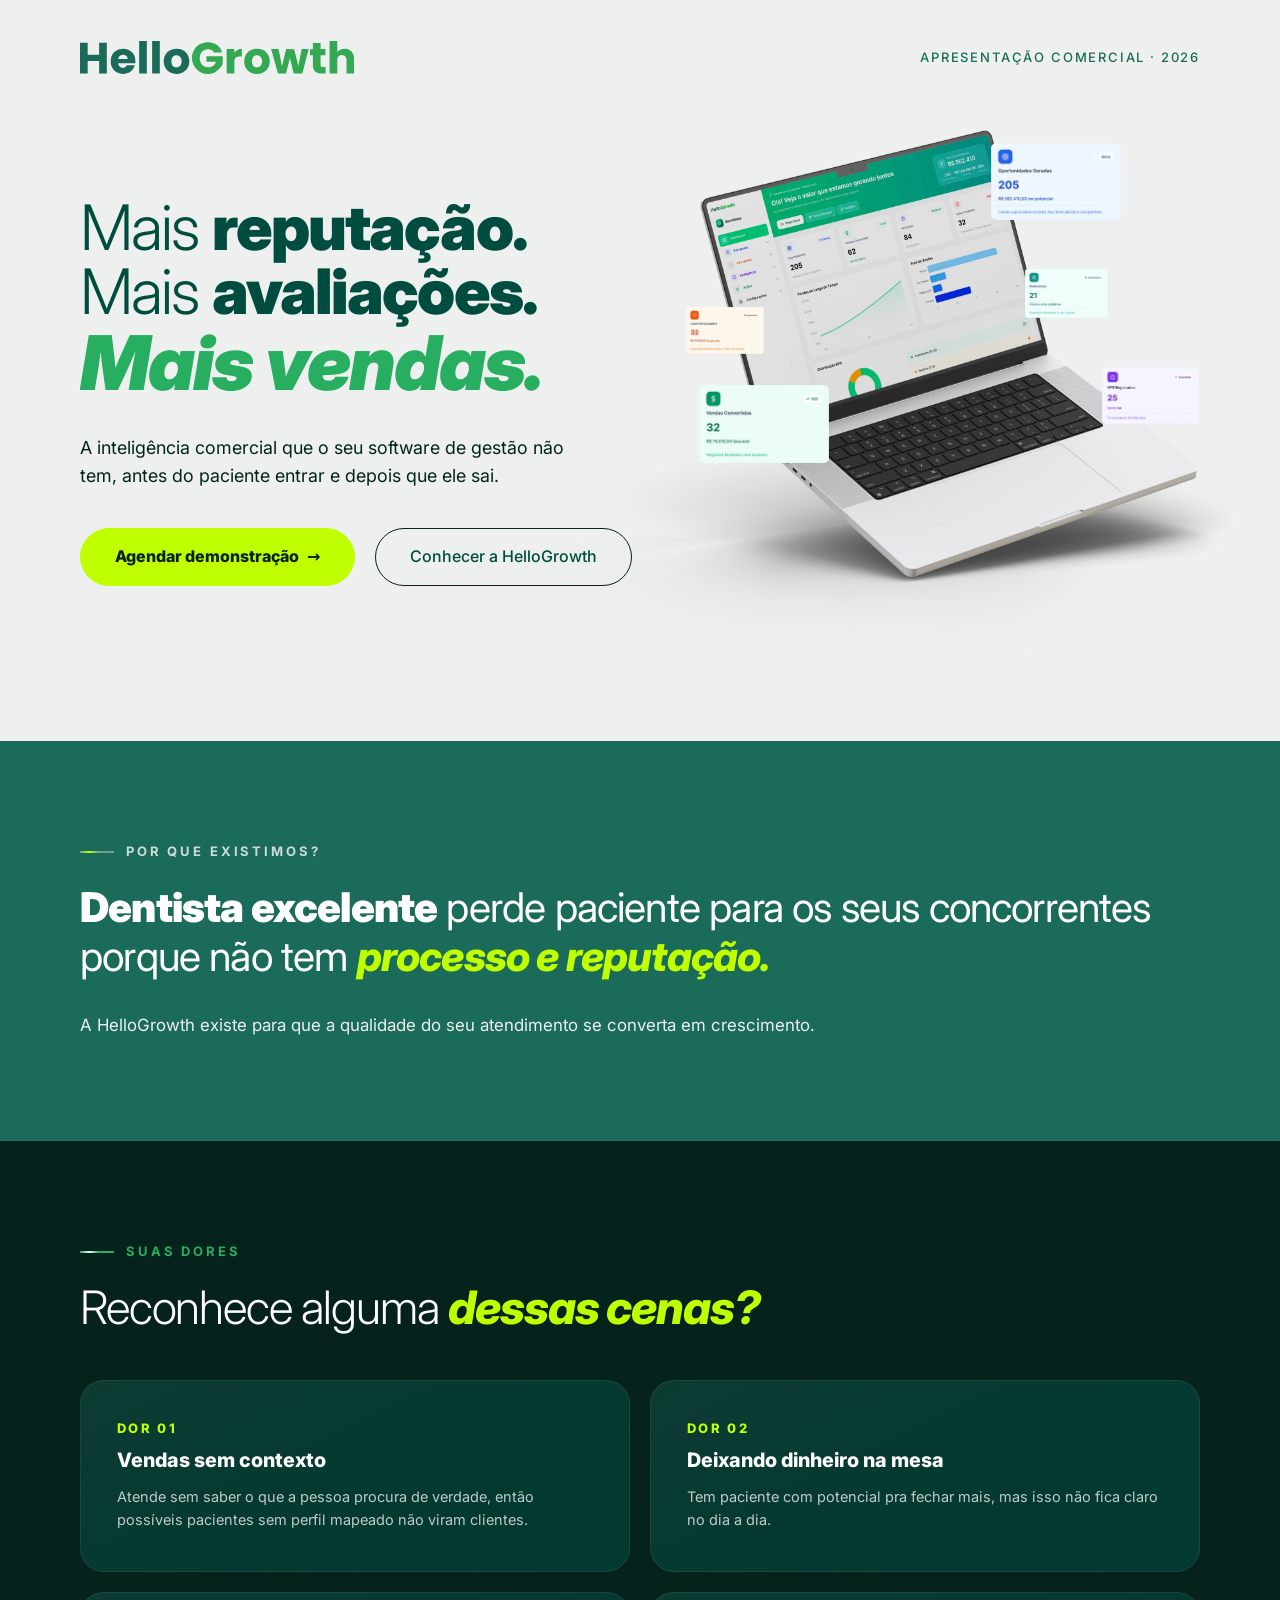
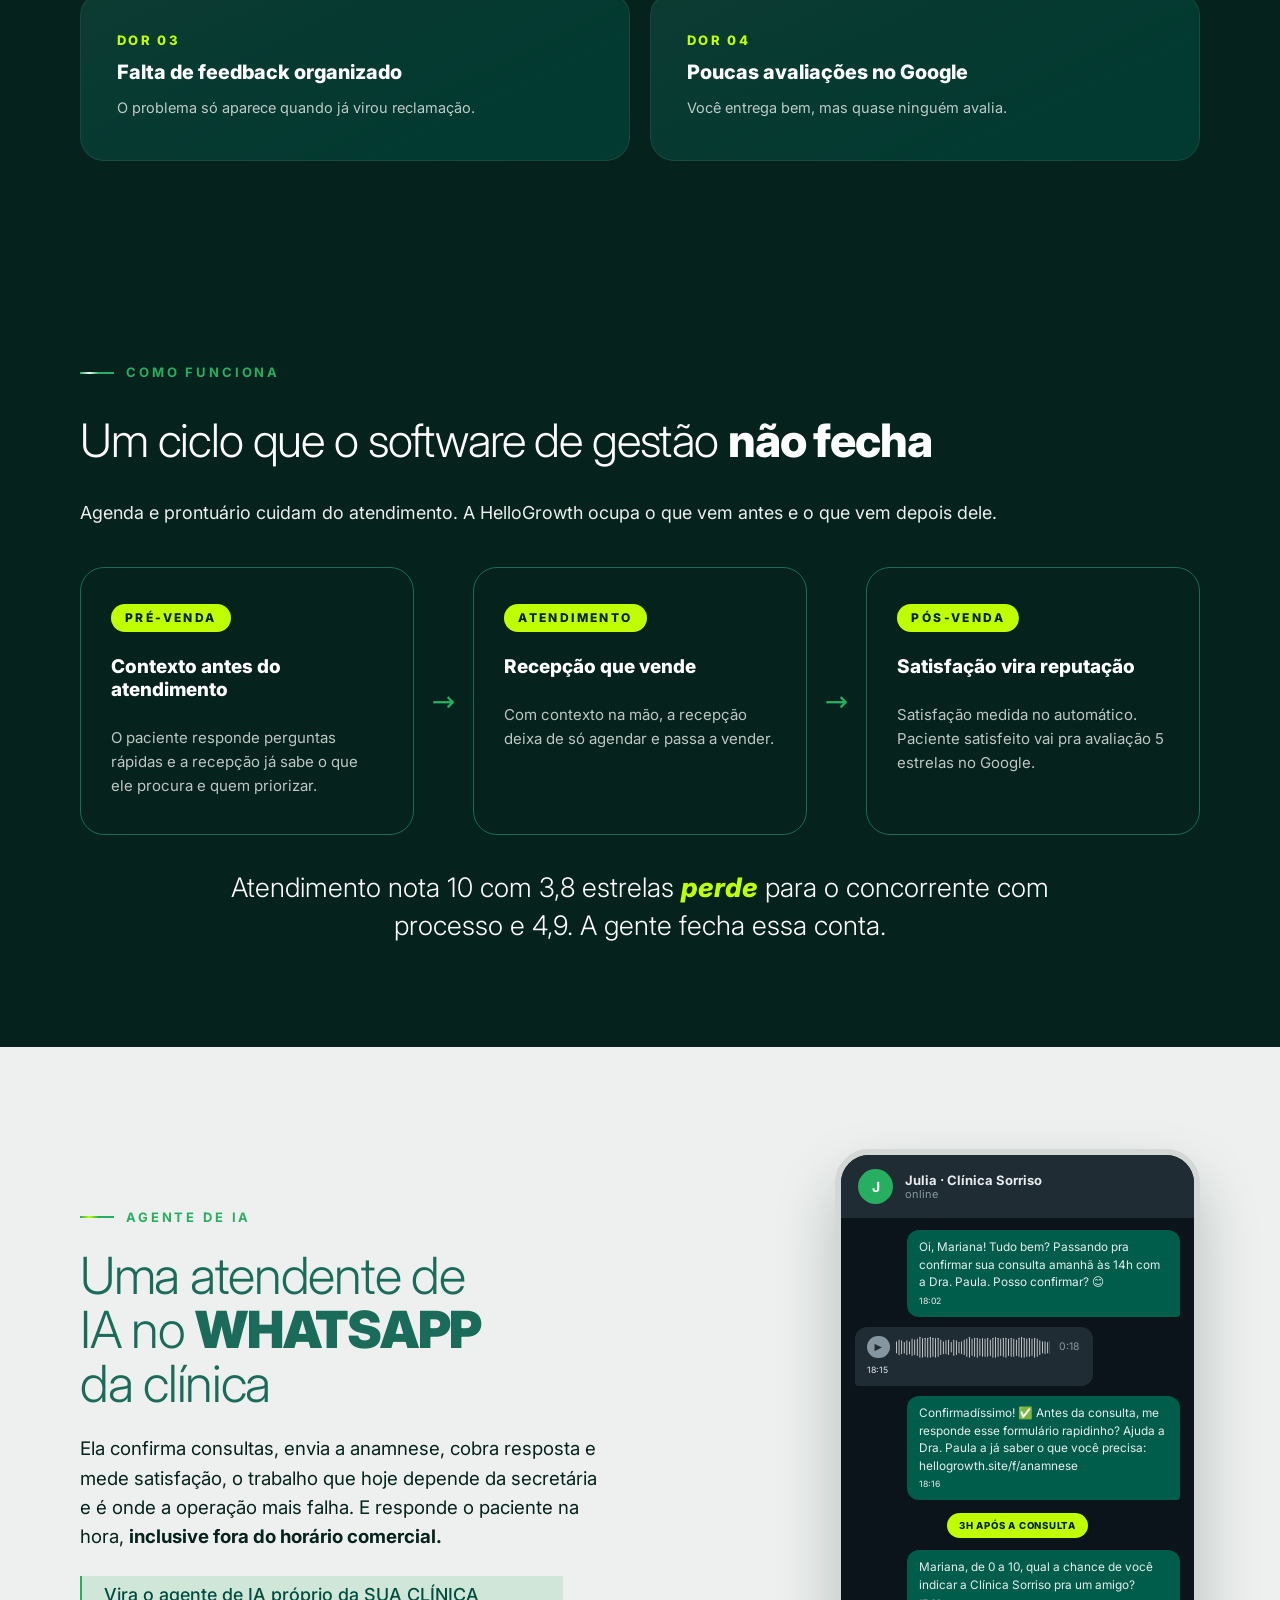
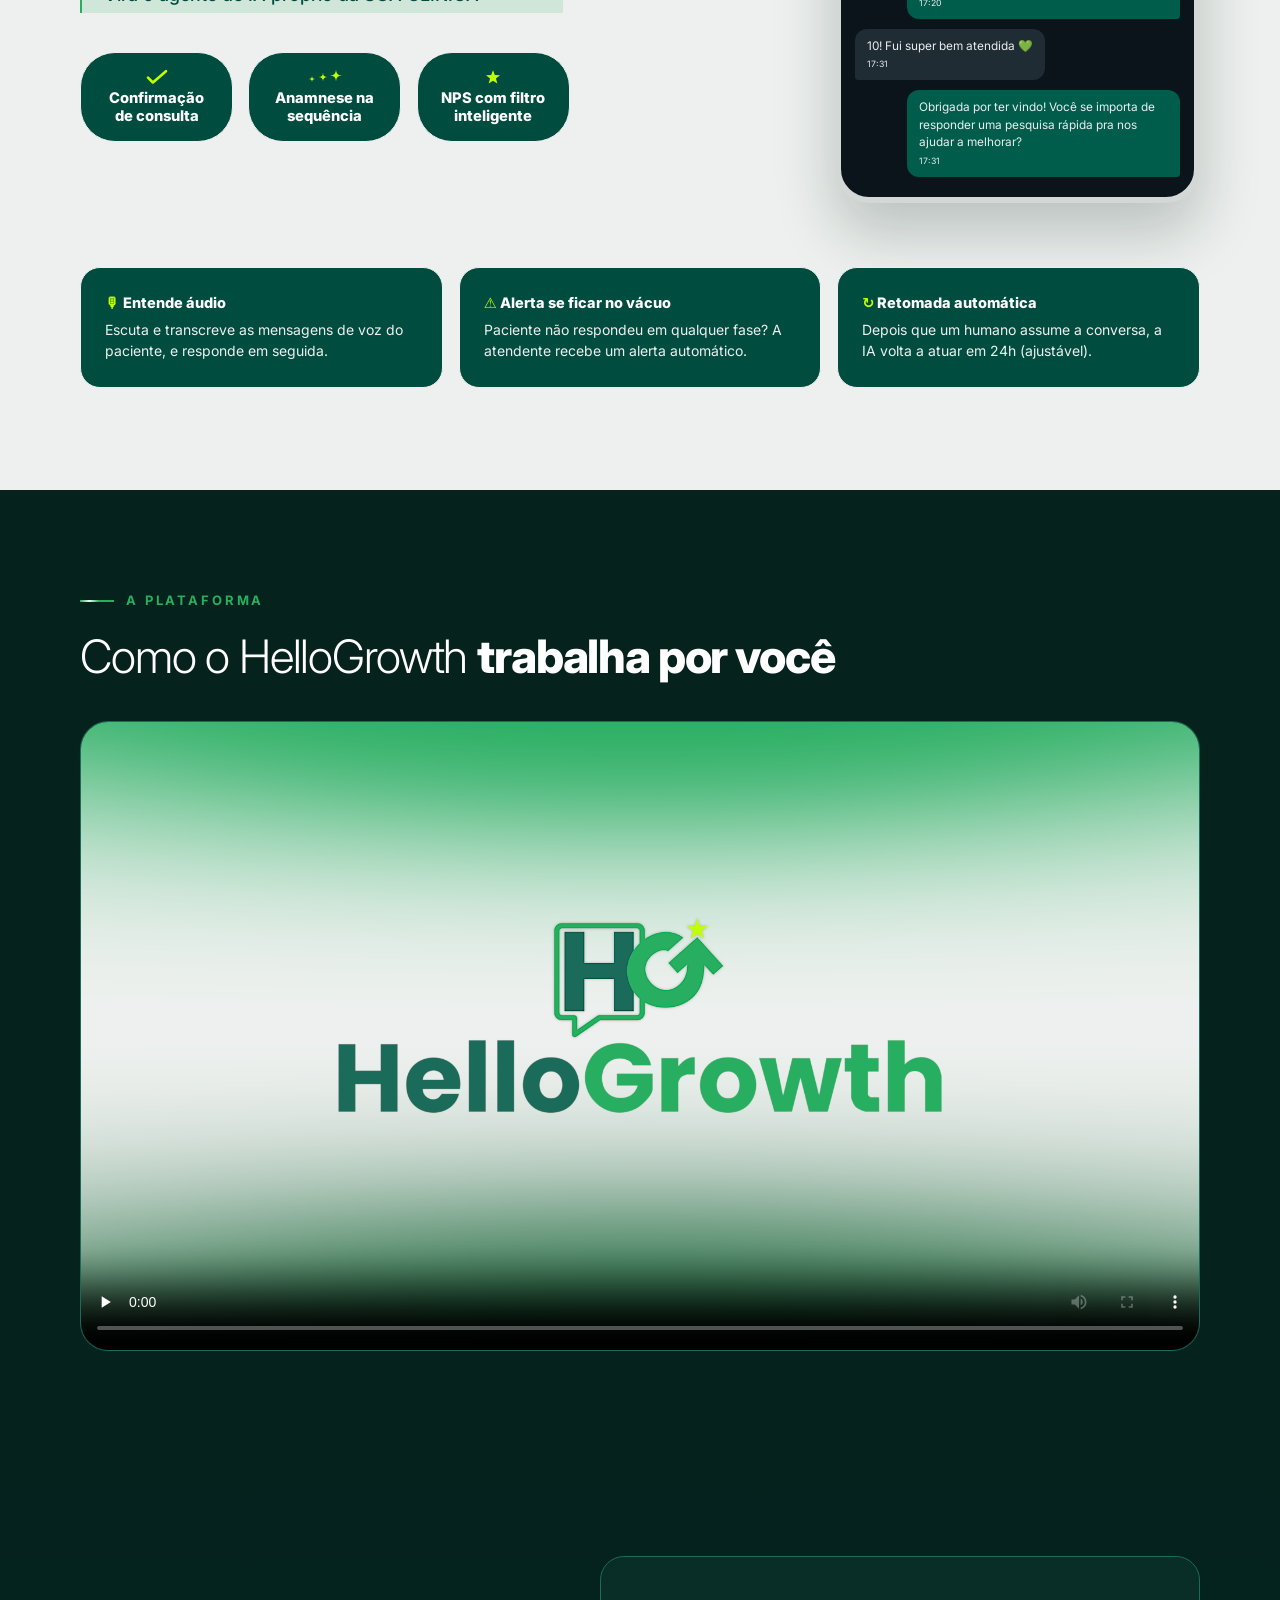
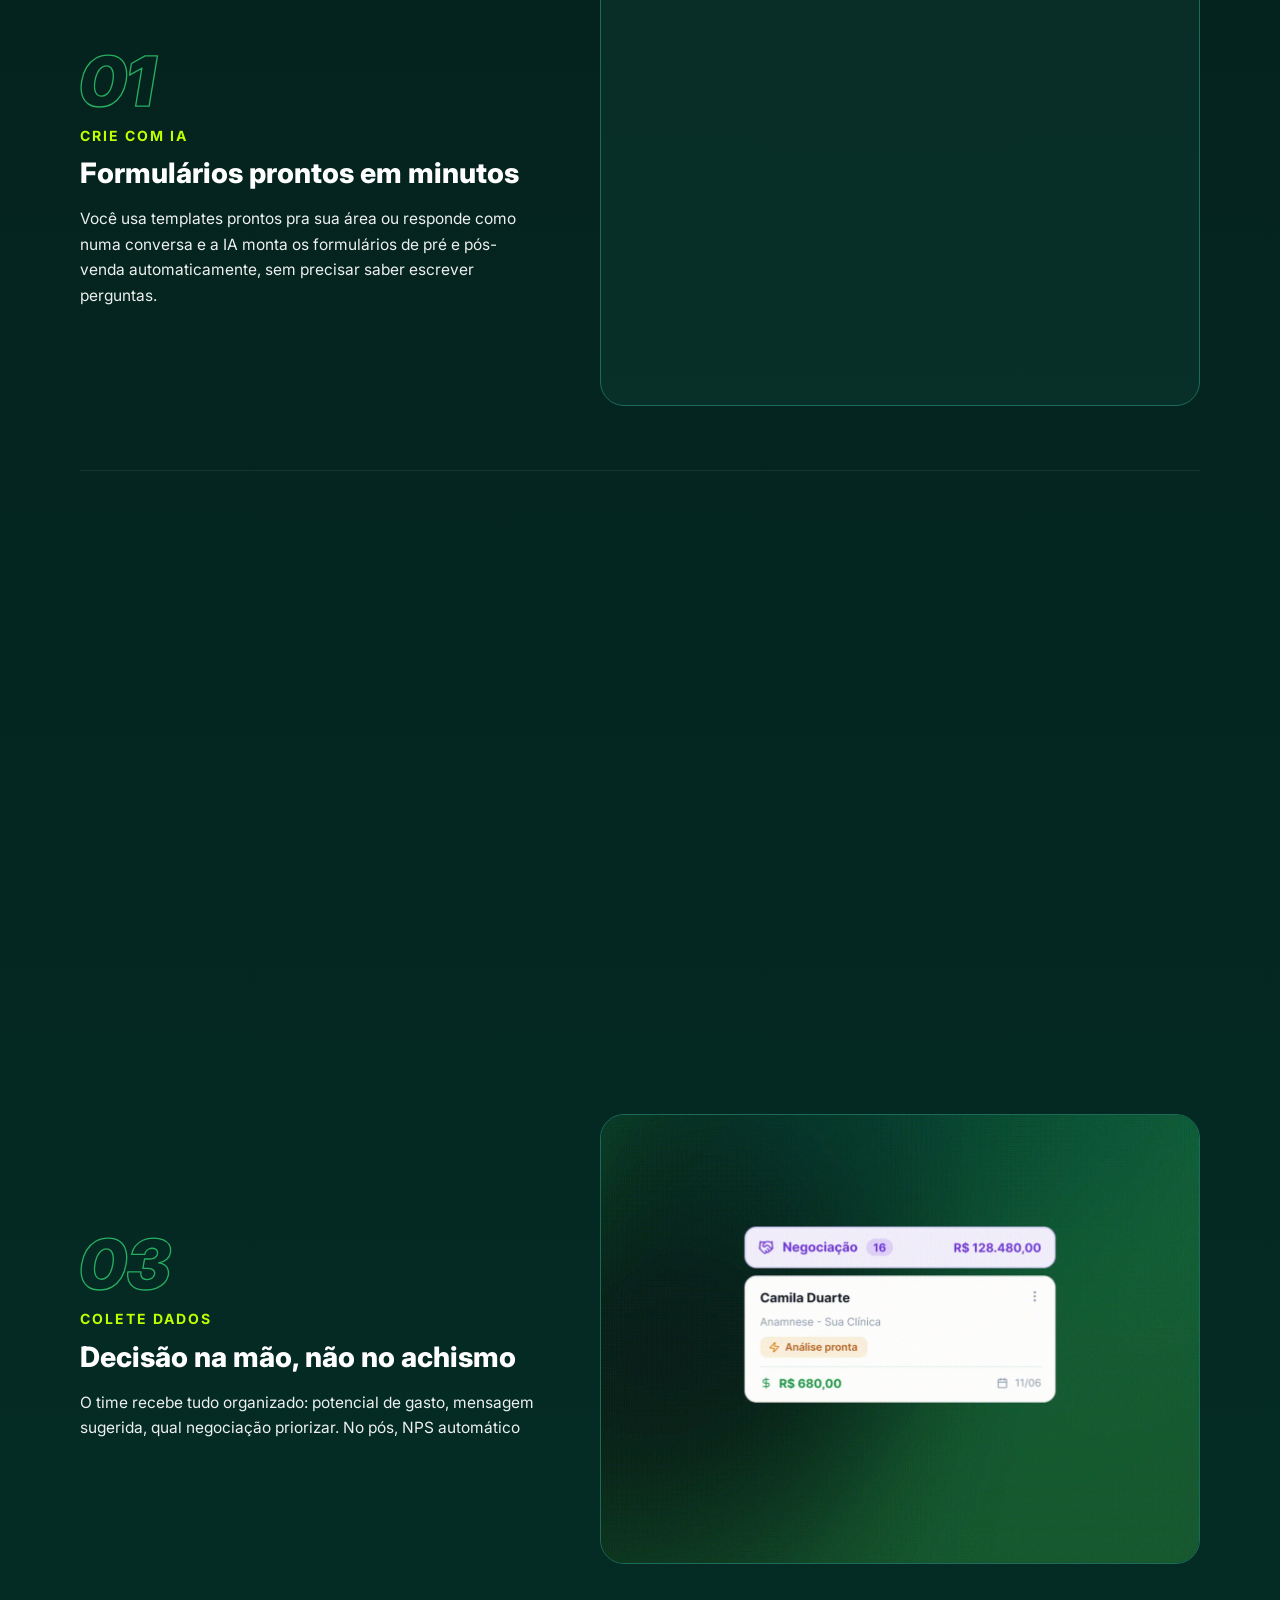
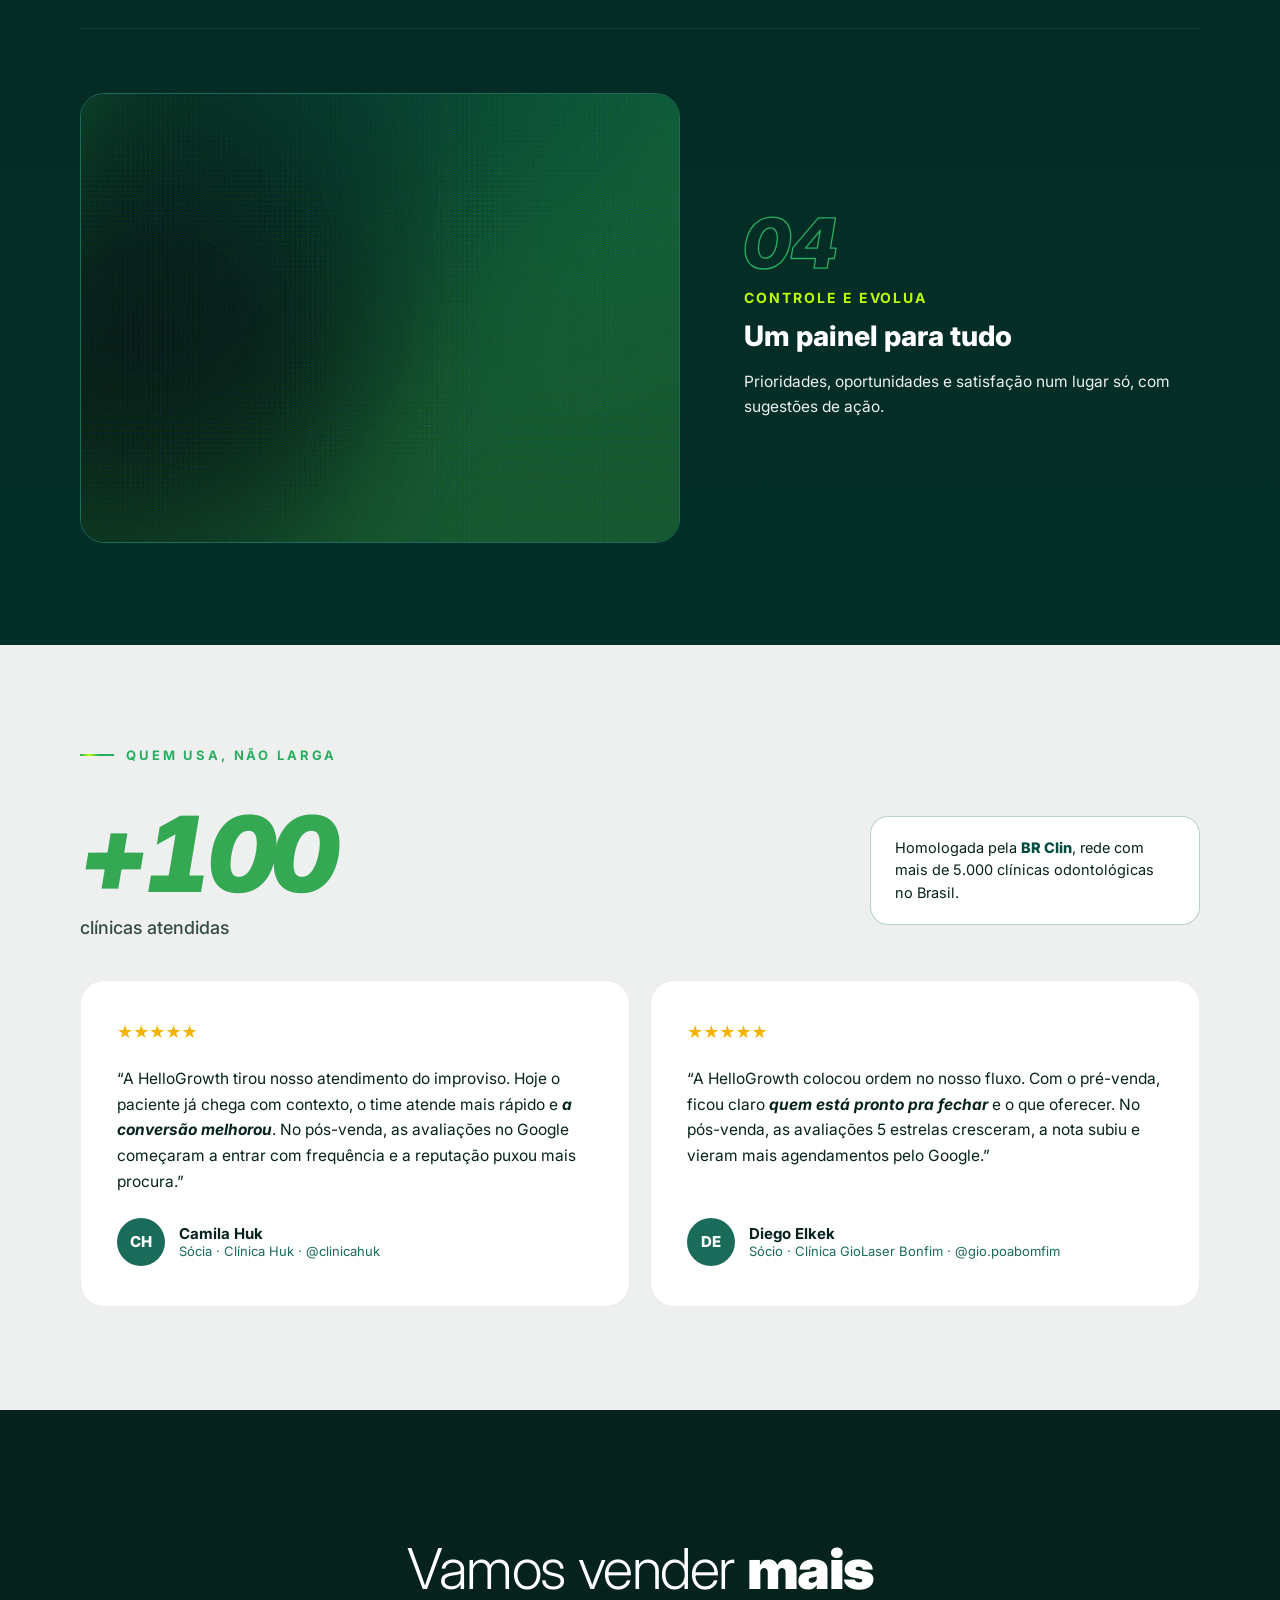
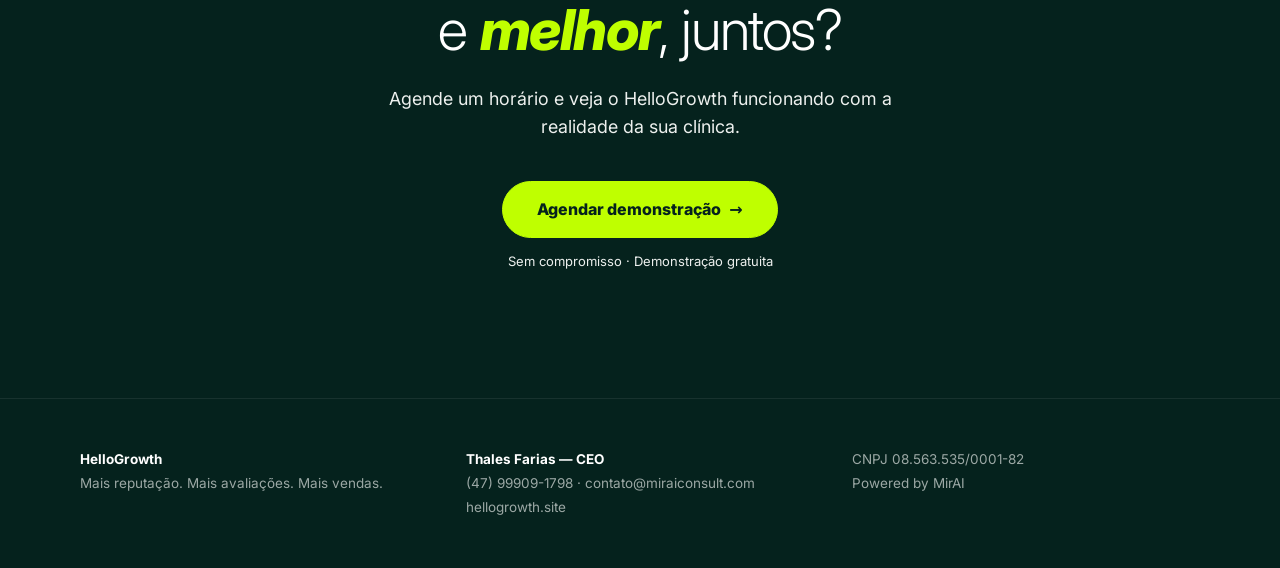
==== commit 5c298556: "Tira o brilho das pílulas e os vídeos da dependência de JavaScript A pista veio do relato: no iPhone" ====
--- a/apresentacao.html
+++ b/apresentacao.html
@@ -579,11 +579,17 @@
          box-shadow: 0 0 0 0 rgba(191, 255, 0, 0);   border-color: var(--paper); }
 }
 
-/* O atraso inicial deixa a animação de entrada terminar antes: as duas mexem
-   em `transform`, e sem isso o brilho atropelaria a entrada da pílula. */
-.pill.is-in              { animation: hg-pill-glow 4s ease-in-out 1.4s infinite; }
-.pill.is-in:nth-child(2) { animation-delay: 2.3s; }
-.pill.is-in:nth-child(3) { animation-delay: 3.2s; }
+/* O brilho não espera nada: roda desde que a página carrega, como o feixe de
+   luz dos rótulos. Antes ele dependia da classe .is-in, posta por JavaScript,
+   e por isso não acontecia onde o script não roda — a pré-visualização do iOS,
+   por exemplo. Isto aqui é CSS puro e vale em qualquer lugar.
+
+   A entrada da pílula agora é só opacidade (variante 'fade' na tabela de
+   animação): era ela que disputava o `transform` com o brilho e obrigava o
+   antigo atraso inicial. */
+.pill              { animation: hg-pill-glow 4s ease-in-out infinite; }
+.pill:nth-child(2) { animation-delay: 0.9s; }
+.pill:nth-child(3) { animation-delay: 1.8s; }
 
 /* O traço de ligação entre as pílulas saiu do design: ele ficava por cima da
    pílula quando ela crescia no brilho. A sequência agora é contada só pelo
@@ -1068,6 +1074,11 @@
 }
 .js .reveal        { opacity: 0; transform: translateY(18px); }
 .js .reveal.is-in  { opacity: 1; transform: none; }
+
+/* Entrada só por opacidade, para quem já usa `transform` em outra animação —
+   as pílulas do agente de IA, que brilham em laço desde o carregamento. */
+.js .reveal--fade       { transform: none; }
+.js .reveal--fade.is-in { transform: none; }
 
 /* a imagem do hero cresce até o lugar em vez de deslizar: um translate
    empurraria parte dela para fora do overflow:hidden do .hero e ela apareceria
@@ -1665,6 +1676,20 @@
       });
     }, { threshold: 0.25 });
     Array.prototype.forEach.call(loops, function (v) { loopIO.observe(v); });
+
+    // Destrava por toque. Alguns navegadores — sobretudo dentro de aplicativos
+    // e em pré-visualizações — recusam qualquer play() que não venha de um
+    // gesto, mesmo com o vídeo mudo. O primeiro toque na página serve de gesto
+    // e solta os que ficaram parados. Roda uma vez só.
+    var destravar = function () {
+      Array.prototype.forEach.call(loops, function (v) {
+        var r = v.getBoundingClientRect();
+        if (v.paused && r.bottom > 0 && r.top < innerHeight) tocar(v);
+      });
+    };
+    ['touchend', 'click', 'scroll'].forEach(function (ev) {
+      document.addEventListener(ev, destravar, { once: true, passive: true });
+    });
   }
 
   // Sem suporte a IntersectionObserver ou com movimento reduzido, a página
@@ -1690,7 +1715,7 @@
     ['.stage',               '.stage__tag',                            0, 320, 'pop'],
     ['#como-funciona .wrap', '.pullquote',                             0,   0],
     ['.ai-copy',             '.eyebrow, .h2--ai, .ai-text, .ai-flag',  90,   0],
-    ['.pill-flow',           '.pill',                                110, 120],
+    ['.pill-flow',           '.pill',                                110, 120, 'fade'],
     ['.phone',               ':self',                                  0, 100],
     ['.phone__chat',         ':scope > *',                           330, 500],
     ['.feat-grid',           '.feat',                                 90,   0],
